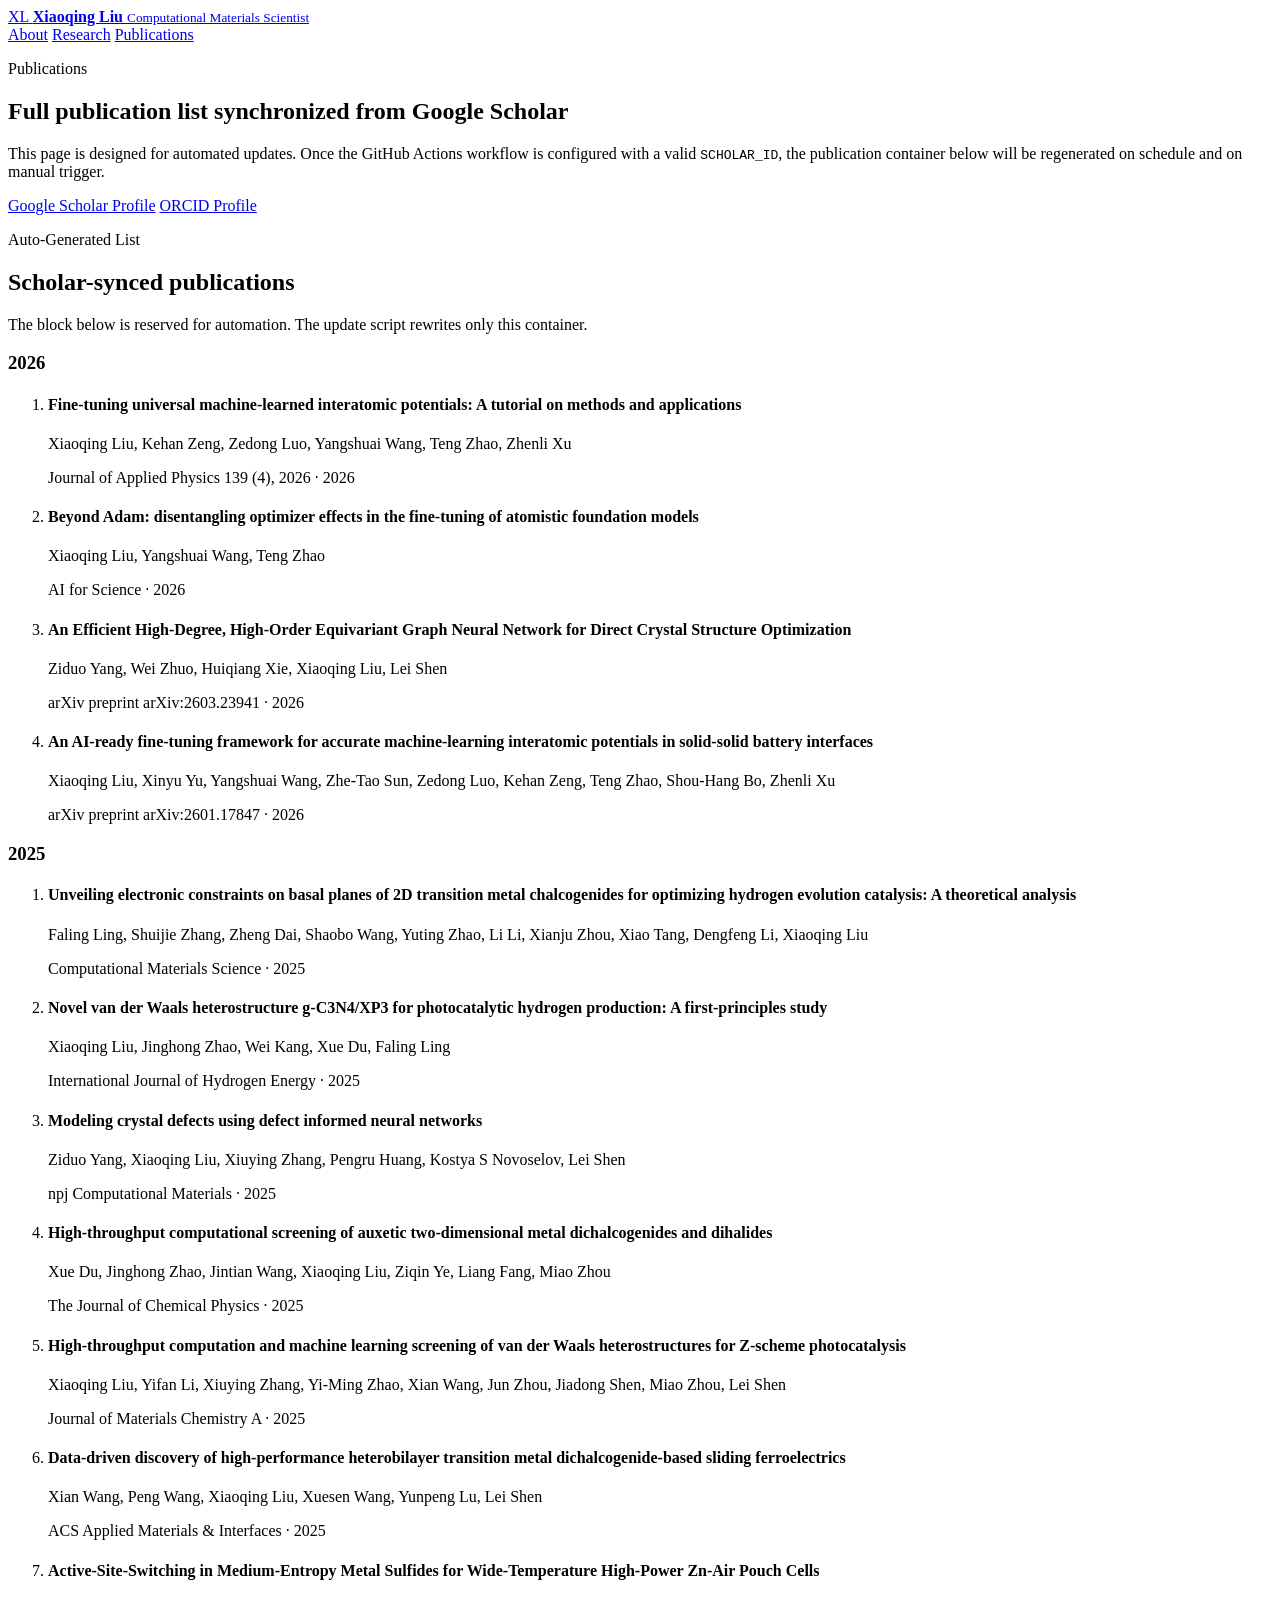
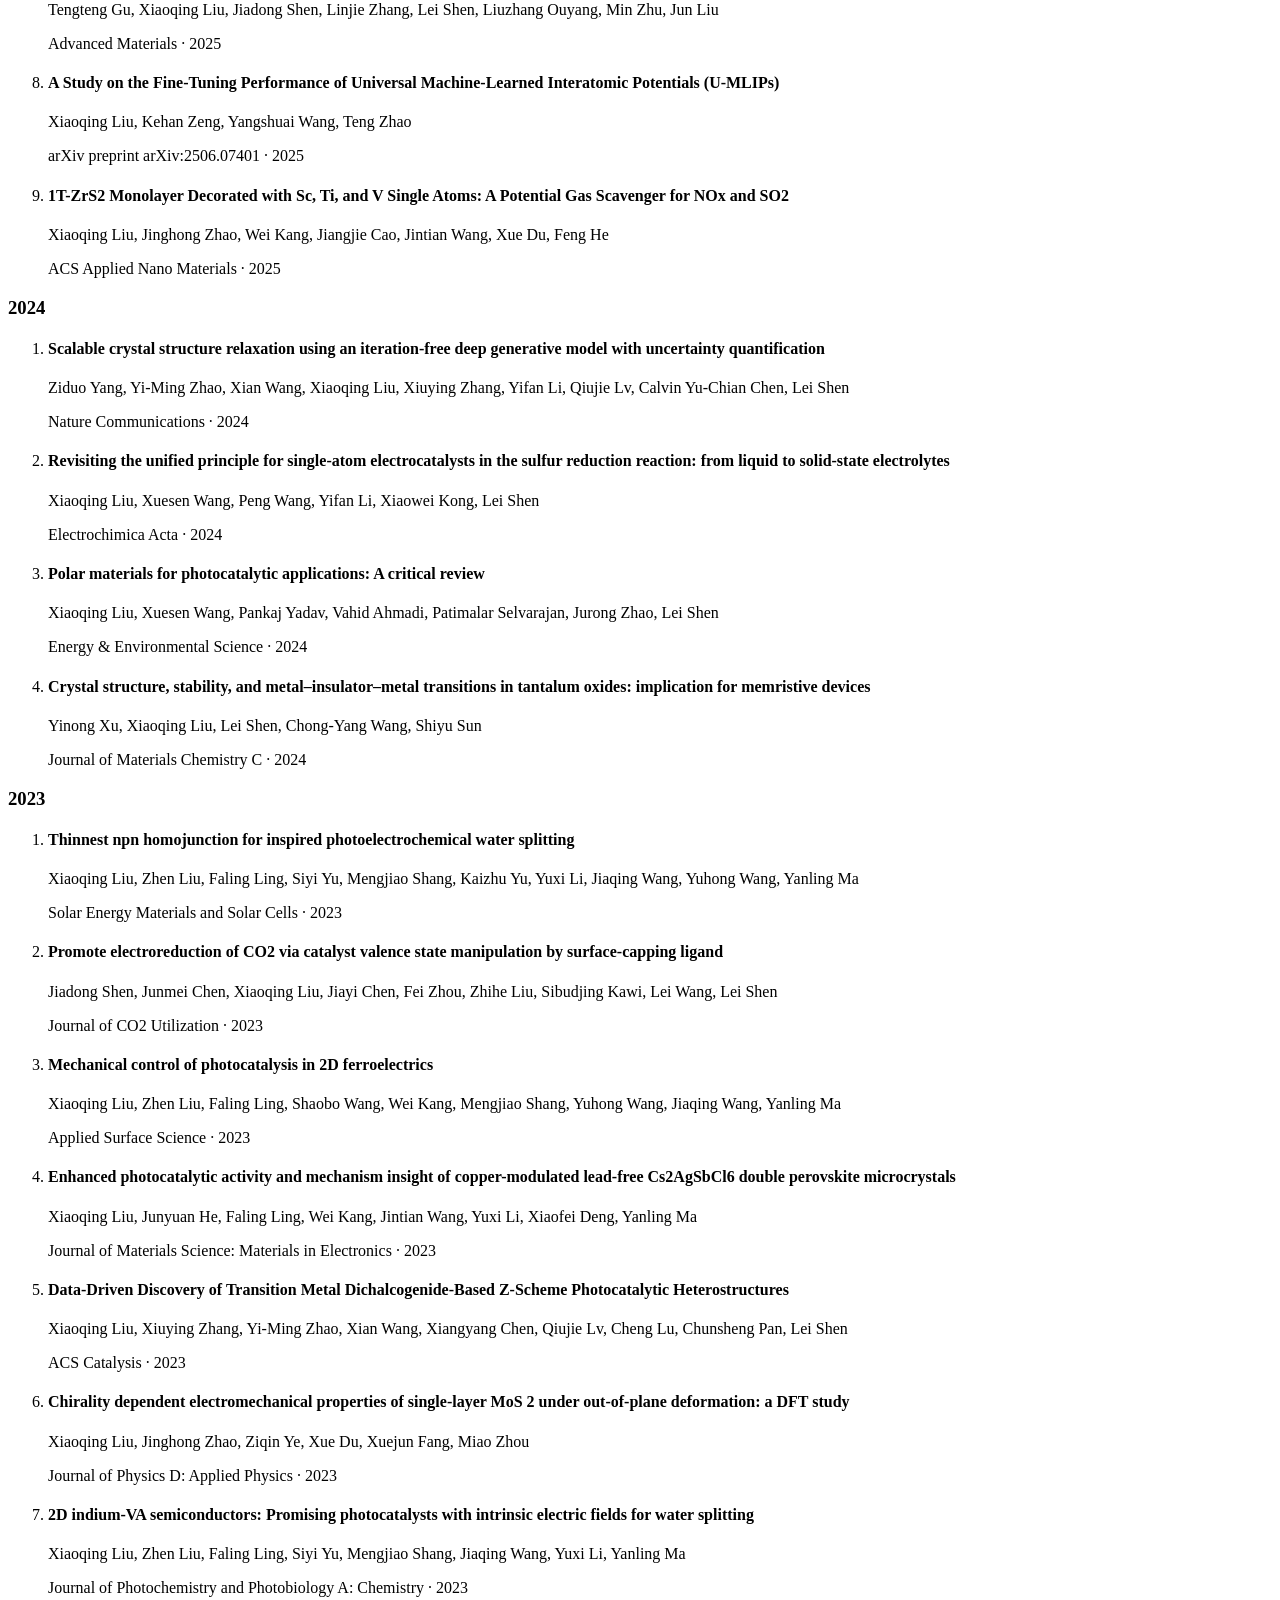
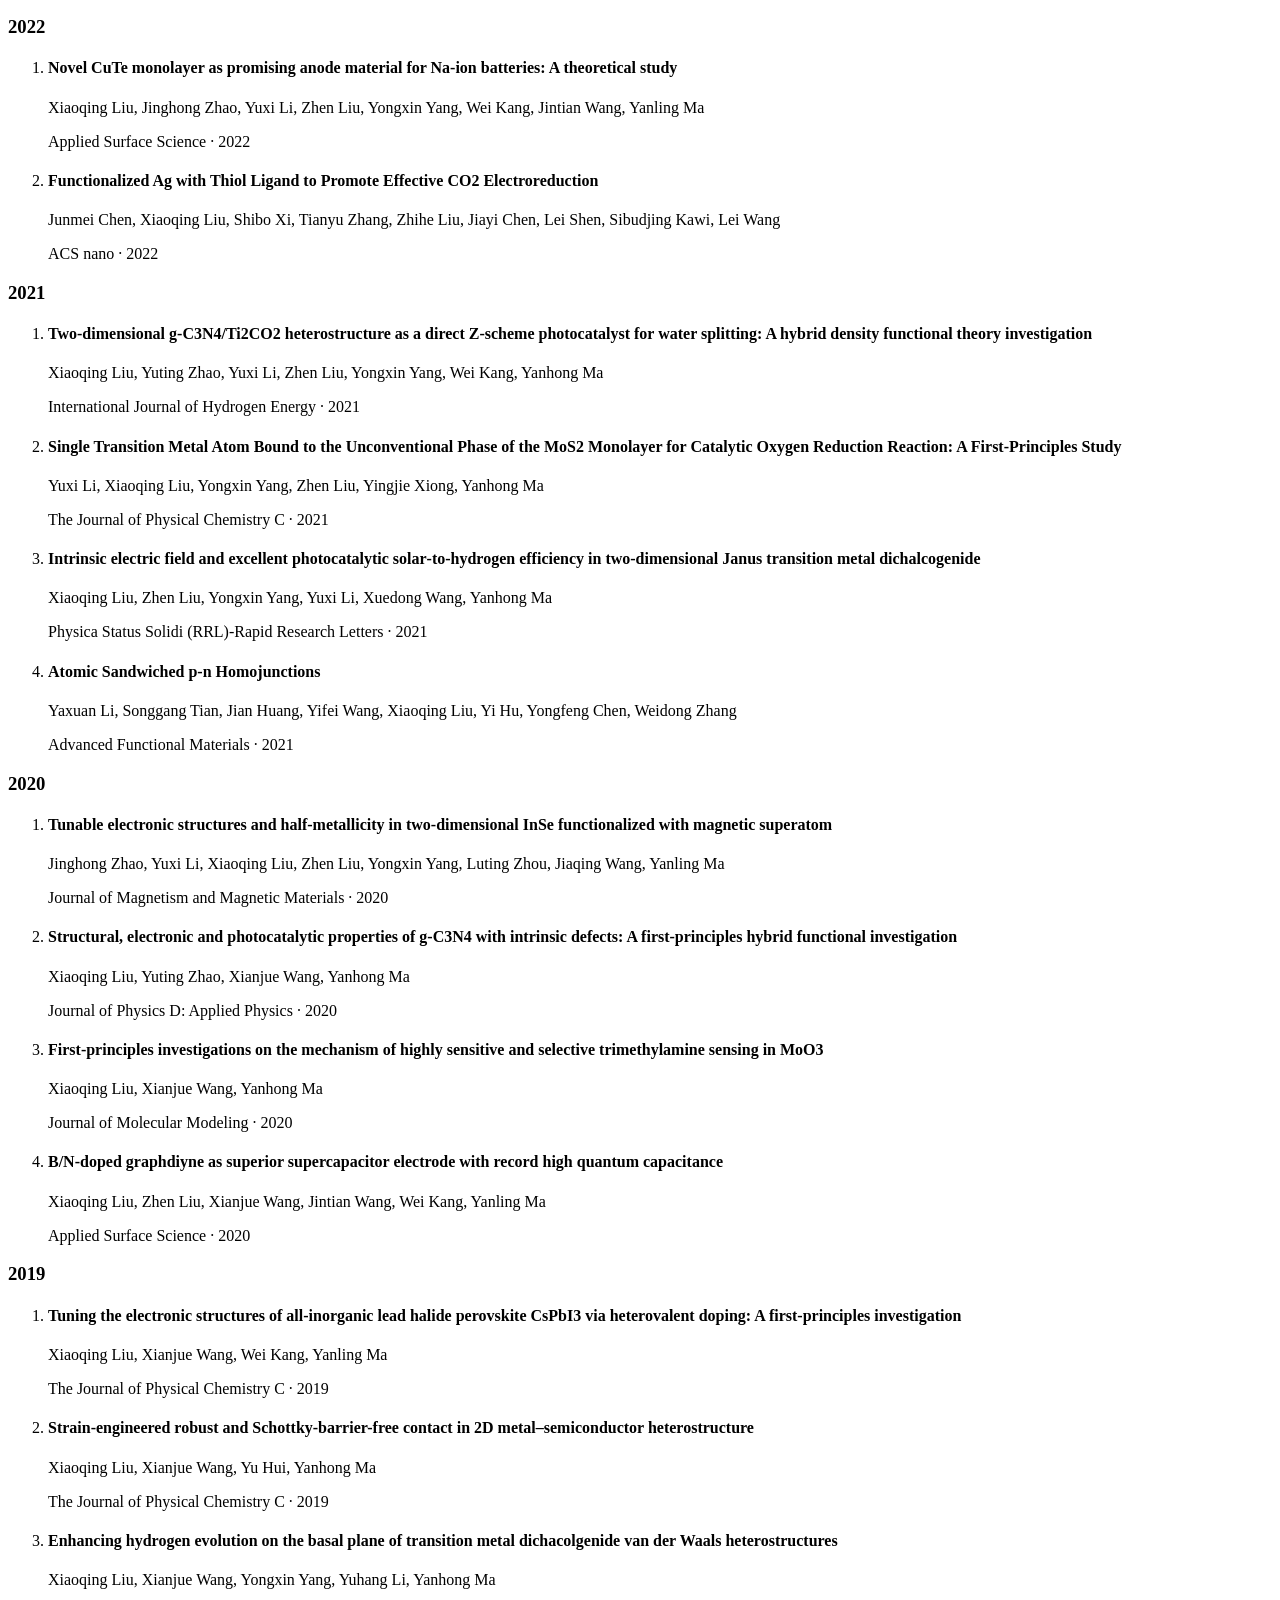
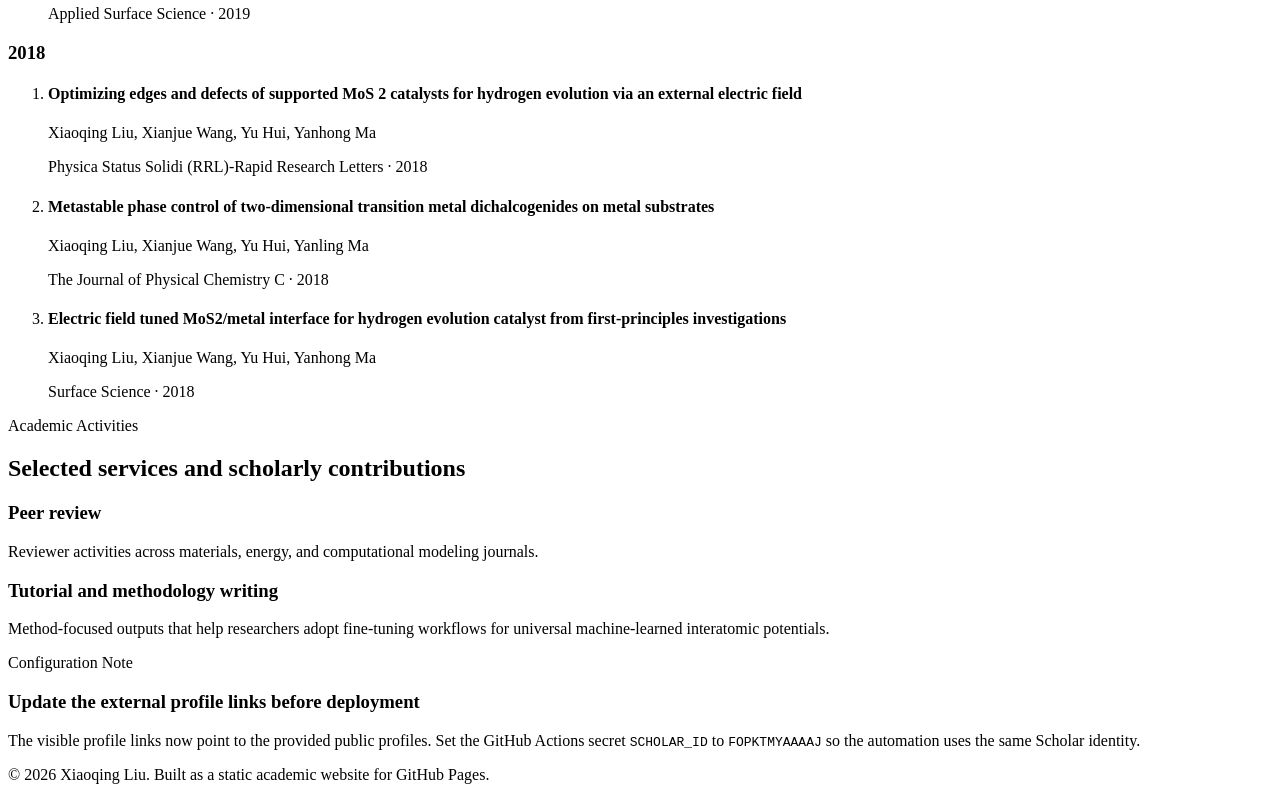
==== publications.html @ 7ea547cd "Add scholar-synced publications page" ====
<!DOCTYPE html>
<html lang="en">
<head>
    <meta charset="UTF-8">
    <meta name="viewport" content="width=device-width, initial-scale=1.0">
    <meta name="description" content="Publications and academic activities of Xiaoqing Liu, synchronized from Google Scholar through GitHub Actions.">
    <title>Publications | Xiaoqing Liu</title>
    <link rel="preconnect" href="https://fonts.googleapis.com">
    <link rel="preconnect" href="https://fonts.gstatic.com" crossorigin>
    <link href="https://fonts.googleapis.com/css2?family=Manrope:wght@400;500;600;700;800&family=Newsreader:opsz,wght@6..72,500;6..72,700&display=swap" rel="stylesheet">
    <link rel="stylesheet" href="style.css">
</head>
<body>
    <div class="site-shell">
        <header class="page-header">
            <a class="brand" href="index.html">
                <span class="brand-mark">XL</span>
                <span class="brand-copy">
                    <strong>Xiaoqing Liu</strong>
                    <small>Computational Materials Scientist</small>
                </span>
            </a>
            <nav class="site-nav" aria-label="Primary">
                <a href="index.html">About</a>
                <a href="research.html">Research</a>
                <a aria-current="page" href="publications.html">Publications</a>
            </nav>
        </header>

        <main>
            <section class="page-intro">
                <p class="eyebrow">Publications</p>
                <h1>Full publication list synchronized from Google Scholar</h1>
                <p>This page is designed for automated updates. Once the GitHub Actions workflow is configured with a valid <code>SCHOLAR_ID</code>, the publication container below will be regenerated on schedule and on manual trigger.</p>
            </section>

            <section class="link-panel">
                <a class="button button-secondary" href="https://scholar.google.com/citations?user=FOPKTMYAAAAJ&hl=zh-CN&inst=3212728378801010220" target="_blank" rel="noopener noreferrer">Google Scholar Profile</a>
                <a class="button button-secondary" href="https://orcid.org/0009-0009-7844-7869" target="_blank" rel="noopener noreferrer">ORCID Profile</a>
            </section>

            <section class="section-block">
                <div class="section-heading">
                    <p class="eyebrow">Auto-Generated List</p>
                    <h2>Scholar-synced publications</h2>
                    <p class="inline-note">The block below is reserved for automation. The update script rewrites only this container.</p>
                </div>

                <div id="latest-pubs" class="publication-groups">
                    <!-- AUTO-GENERATED:START -->
                    <section class="publication-year-group">
                        <h3 class="publication-year">2026</h3>
                        <ol class="publication-list">
                            <li class="publication-item">
                                <h4 class="publication-title">Fine-tuning universal machine-learned interatomic potentials: A tutorial on methods and applications</h4>
                                <p class="publication-authors">Xiaoqing Liu, Kehan Zeng, Zedong Luo, Yangshuai Wang, Teng Zhao, Zhenli Xu</p>
                                <p class="publication-meta">Journal of Applied Physics 139 (4), 2026 · 2026</p>
                            </li>
                            <li class="publication-item">
                                <h4 class="publication-title">Beyond Adam: disentangling optimizer effects in the fine-tuning of atomistic foundation models</h4>
                                <p class="publication-authors">Xiaoqing Liu, Yangshuai Wang, Teng Zhao</p>
                                <p class="publication-meta">AI for Science · 2026</p>
                            </li>
                            <li class="publication-item">
                                <h4 class="publication-title">An Efficient High-Degree, High-Order Equivariant Graph Neural Network for Direct Crystal Structure Optimization</h4>
                                <p class="publication-authors">Ziduo Yang, Wei Zhuo, Huiqiang Xie, Xiaoqing Liu, Lei Shen</p>
                                <p class="publication-meta">arXiv preprint arXiv:2603.23941 · 2026</p>
                            </li>
                            <li class="publication-item">
                                <h4 class="publication-title">An AI-ready fine-tuning framework for accurate machine-learning interatomic potentials in solid-solid battery interfaces</h4>
                                <p class="publication-authors">Xiaoqing Liu, Xinyu Yu, Yangshuai Wang, Zhe-Tao Sun, Zedong Luo, Kehan Zeng, Teng Zhao, Shou-Hang Bo, Zhenli Xu</p>
                                <p class="publication-meta">arXiv preprint arXiv:2601.17847 · 2026</p>
                            </li>
                        </ol>
                    </section>
                    <section class="publication-year-group">
                        <h3 class="publication-year">2025</h3>
                        <ol class="publication-list">
                            <li class="publication-item">
                                <h4 class="publication-title">Unveiling electronic constraints on basal planes of 2D transition metal chalcogenides for optimizing hydrogen evolution catalysis: A theoretical analysis</h4>
                                <p class="publication-authors">Faling Ling, Shuijie Zhang, Zheng Dai, Shaobo Wang, Yuting Zhao, Li Li, Xianju Zhou, Xiao Tang, Dengfeng Li, Xiaoqing Liu</p>
                                <p class="publication-meta">Computational Materials Science · 2025</p>
                            </li>
                            <li class="publication-item">
                                <h4 class="publication-title">Novel van der Waals heterostructure g-C3N4/XP3 for photocatalytic hydrogen production: A first-principles study</h4>
                                <p class="publication-authors">Xiaoqing Liu, Jinghong Zhao, Wei Kang, Xue Du, Faling Ling</p>
                                <p class="publication-meta">International Journal of Hydrogen Energy · 2025</p>
                            </li>
                            <li class="publication-item">
                                <h4 class="publication-title">Modeling crystal defects using defect informed neural networks</h4>
                                <p class="publication-authors">Ziduo Yang, Xiaoqing Liu, Xiuying Zhang, Pengru Huang, Kostya S Novoselov, Lei Shen</p>
                                <p class="publication-meta">npj Computational Materials · 2025</p>
                            </li>
                            <li class="publication-item">
                                <h4 class="publication-title">High-throughput computational screening of auxetic two-dimensional metal dichalcogenides and dihalides</h4>
                                <p class="publication-authors">Xue Du, Jinghong Zhao, Jintian Wang, Xiaoqing Liu, Ziqin Ye, Liang Fang, Miao Zhou</p>
                                <p class="publication-meta">The Journal of Chemical Physics · 2025</p>
                            </li>
                            <li class="publication-item">
                                <h4 class="publication-title">High-throughput computation and machine learning screening of van der Waals heterostructures for Z-scheme photocatalysis</h4>
                                <p class="publication-authors">Xiaoqing Liu, Yifan Li, Xiuying Zhang, Yi-Ming Zhao, Xian Wang, Jun Zhou, Jiadong Shen, Miao Zhou, Lei Shen</p>
                                <p class="publication-meta">Journal of Materials Chemistry A · 2025</p>
                            </li>
                            <li class="publication-item">
                                <h4 class="publication-title">Data-driven discovery of high-performance heterobilayer transition metal dichalcogenide-based sliding ferroelectrics</h4>
                                <p class="publication-authors">Xian Wang, Peng Wang, Xiaoqing Liu, Xuesen Wang, Yunpeng Lu, Lei Shen</p>
                                <p class="publication-meta">ACS Applied Materials &amp; Interfaces · 2025</p>
                            </li>
                            <li class="publication-item">
                                <h4 class="publication-title">Active‐Site‐Switching in Medium‐Entropy Metal Sulfides for Wide‐Temperature High‐Power Zn‐Air Pouch Cells</h4>
                                <p class="publication-authors">Tengteng Gu, Xiaoqing Liu, Jiadong Shen, Linjie Zhang, Lei Shen, Liuzhang Ouyang, Min Zhu, Jun Liu</p>
                                <p class="publication-meta">Advanced Materials · 2025</p>
                            </li>
                            <li class="publication-item">
                                <h4 class="publication-title">A Study on the Fine-Tuning Performance of Universal Machine-Learned Interatomic Potentials (U-MLIPs)</h4>
                                <p class="publication-authors">Xiaoqing Liu, Kehan Zeng, Yangshuai Wang, Teng Zhao</p>
                                <p class="publication-meta">arXiv preprint arXiv:2506.07401 · 2025</p>
                            </li>
                            <li class="publication-item">
                                <h4 class="publication-title">1T-ZrS2 Monolayer Decorated with Sc, Ti, and V Single Atoms: A Potential Gas Scavenger for NOx and SO2</h4>
                                <p class="publication-authors">Xiaoqing Liu, Jinghong Zhao, Wei Kang, Jiangjie Cao, Jintian Wang, Xue Du, Feng He</p>
                                <p class="publication-meta">ACS Applied Nano Materials · 2025</p>
                            </li>
                        </ol>
                    </section>
                    <section class="publication-year-group">
                        <h3 class="publication-year">2024</h3>
                        <ol class="publication-list">
                            <li class="publication-item">
                                <h4 class="publication-title">Scalable crystal structure relaxation using an iteration-free deep generative model with uncertainty quantification</h4>
                                <p class="publication-authors">Ziduo Yang, Yi-Ming Zhao, Xian Wang, Xiaoqing Liu, Xiuying Zhang, Yifan Li, Qiujie Lv, Calvin Yu-Chian Chen, Lei Shen</p>
                                <p class="publication-meta">Nature Communications · 2024</p>
                            </li>
                            <li class="publication-item">
                                <h4 class="publication-title">Revisiting the unified principle for single-atom electrocatalysts in the sulfur reduction reaction: from liquid to solid-state electrolytes</h4>
                                <p class="publication-authors">Xiaoqing Liu, Xuesen Wang, Peng Wang, Yifan Li, Xiaowei Kong, Lei Shen</p>
                                <p class="publication-meta">Electrochimica Acta · 2024</p>
                            </li>
                            <li class="publication-item">
                                <h4 class="publication-title">Polar materials for photocatalytic applications: A critical review</h4>
                                <p class="publication-authors">Xiaoqing Liu, Xuesen Wang, Pankaj Yadav, Vahid Ahmadi, Patimalar Selvarajan, Jurong Zhao, Lei Shen</p>
                                <p class="publication-meta">Energy &amp; Environmental Science · 2024</p>
                            </li>
                            <li class="publication-item">
                                <h4 class="publication-title">Crystal structure, stability, and metal–insulator–metal transitions in tantalum oxides: implication for memristive devices</h4>
                                <p class="publication-authors">Yinong Xu, Xiaoqing Liu, Lei Shen, Chong-Yang Wang, Shiyu Sun</p>
                                <p class="publication-meta">Journal of Materials Chemistry C · 2024</p>
                            </li>
                        </ol>
                    </section>
                    <section class="publication-year-group">
                        <h3 class="publication-year">2023</h3>
                        <ol class="publication-list">
                            <li class="publication-item">
                                <h4 class="publication-title">Thinnest npn homojunction for inspired photoelectrochemical water splitting</h4>
                                <p class="publication-authors">Xiaoqing Liu, Zhen Liu, Faling Ling, Siyi Yu, Mengjiao Shang, Kaizhu Yu, Yuxi Li, Jiaqing Wang, Yuhong Wang, Yanling Ma</p>
                                <p class="publication-meta">Solar Energy Materials and Solar Cells · 2023</p>
                            </li>
                            <li class="publication-item">
                                <h4 class="publication-title">Promote electroreduction of CO2 via catalyst valence state manipulation by surface-capping ligand</h4>
                                <p class="publication-authors">Jiadong Shen, Junmei Chen, Xiaoqing Liu, Jiayi Chen, Fei Zhou, Zhihe Liu, Sibudjing Kawi, Lei Wang, Lei Shen</p>
                                <p class="publication-meta">Journal of CO2 Utilization · 2023</p>
                            </li>
                            <li class="publication-item">
                                <h4 class="publication-title">Mechanical control of photocatalysis in 2D ferroelectrics</h4>
                                <p class="publication-authors">Xiaoqing Liu, Zhen Liu, Faling Ling, Shaobo Wang, Wei Kang, Mengjiao Shang, Yuhong Wang, Jiaqing Wang, Yanling Ma</p>
                                <p class="publication-meta">Applied Surface Science · 2023</p>
                            </li>
                            <li class="publication-item">
                                <h4 class="publication-title">Enhanced photocatalytic activity and mechanism insight of copper-modulated lead-free Cs2AgSbCl6 double perovskite microcrystals</h4>
                                <p class="publication-authors">Xiaoqing Liu, Junyuan He, Faling Ling, Wei Kang, Jintian Wang, Yuxi Li, Xiaofei Deng, Yanling Ma</p>
                                <p class="publication-meta">Journal of Materials Science: Materials in Electronics · 2023</p>
                            </li>
                            <li class="publication-item">
                                <h4 class="publication-title">Data-Driven Discovery of Transition Metal Dichalcogenide-Based Z-Scheme Photocatalytic Heterostructures</h4>
                                <p class="publication-authors">Xiaoqing Liu, Xiuying Zhang, Yi-Ming Zhao, Xian Wang, Xiangyang Chen, Qiujie Lv, Cheng Lu, Chunsheng Pan, Lei Shen</p>
                                <p class="publication-meta">ACS Catalysis · 2023</p>
                            </li>
                            <li class="publication-item">
                                <h4 class="publication-title">Chirality dependent electromechanical properties of single-layer MoS 2 under out-of-plane deformation: a DFT study</h4>
                                <p class="publication-authors">Xiaoqing Liu, Jinghong Zhao, Ziqin Ye, Xue Du, Xuejun Fang, Miao Zhou</p>
                                <p class="publication-meta">Journal of Physics D: Applied Physics · 2023</p>
                            </li>
                            <li class="publication-item">
                                <h4 class="publication-title">2D indium-VA semiconductors: Promising photocatalysts with intrinsic electric fields for water splitting</h4>
                                <p class="publication-authors">Xiaoqing Liu, Zhen Liu, Faling Ling, Siyi Yu, Mengjiao Shang, Jiaqing Wang, Yuxi Li, Yanling Ma</p>
                                <p class="publication-meta">Journal of Photochemistry and Photobiology A: Chemistry · 2023</p>
                            </li>
                        </ol>
                    </section>
                    <section class="publication-year-group">
                        <h3 class="publication-year">2022</h3>
                        <ol class="publication-list">
                            <li class="publication-item">
                                <h4 class="publication-title">Novel CuTe monolayer as promising anode material for Na-ion batteries: A theoretical study</h4>
                                <p class="publication-authors">Xiaoqing Liu, Jinghong Zhao, Yuxi Li, Zhen Liu, Yongxin Yang, Wei Kang, Jintian Wang, Yanling Ma</p>
                                <p class="publication-meta">Applied Surface Science · 2022</p>
                            </li>
                            <li class="publication-item">
                                <h4 class="publication-title">Functionalized Ag with Thiol Ligand to Promote Effective CO2 Electroreduction</h4>
                                <p class="publication-authors">Junmei Chen, Xiaoqing Liu, Shibo Xi, Tianyu Zhang, Zhihe Liu, Jiayi Chen, Lei Shen, Sibudjing Kawi, Lei Wang</p>
                                <p class="publication-meta">ACS nano · 2022</p>
                            </li>
                        </ol>
                    </section>
                    <section class="publication-year-group">
                        <h3 class="publication-year">2021</h3>
                        <ol class="publication-list">
                            <li class="publication-item">
                                <h4 class="publication-title">Two-dimensional g-C3N4/Ti2CO2 heterostructure as a direct Z-scheme photocatalyst for water splitting: A hybrid density functional theory investigation</h4>
                                <p class="publication-authors">Xiaoqing Liu, Yuting Zhao, Yuxi Li, Zhen Liu, Yongxin Yang, Wei Kang, Yanhong Ma</p>
                                <p class="publication-meta">International Journal of Hydrogen Energy · 2021</p>
                            </li>
                            <li class="publication-item">
                                <h4 class="publication-title">Single Transition Metal Atom Bound to the Unconventional Phase of the MoS2 Monolayer for Catalytic Oxygen Reduction Reaction: A First-Principles Study</h4>
                                <p class="publication-authors">Yuxi Li, Xiaoqing Liu, Yongxin Yang, Zhen Liu, Yingjie Xiong, Yanhong Ma</p>
                                <p class="publication-meta">The Journal of Physical Chemistry C · 2021</p>
                            </li>
                            <li class="publication-item">
                                <h4 class="publication-title">Intrinsic electric field and excellent photocatalytic solar‐to‐hydrogen efficiency in two‐dimensional Janus transition metal dichalcogenide</h4>
                                <p class="publication-authors">Xiaoqing Liu, Zhen Liu, Yongxin Yang, Yuxi Li, Xuedong Wang, Yanhong Ma</p>
                                <p class="publication-meta">Physica Status Solidi (RRL)-Rapid Research Letters · 2021</p>
                            </li>
                            <li class="publication-item">
                                <h4 class="publication-title">Atomic Sandwiched p‐n Homojunctions</h4>
                                <p class="publication-authors">Yaxuan Li, Songgang Tian, Jian Huang, Yifei Wang, Xiaoqing Liu, Yi Hu, Yongfeng Chen, Weidong Zhang</p>
                                <p class="publication-meta">Advanced Functional Materials · 2021</p>
                            </li>
                        </ol>
                    </section>
                    <section class="publication-year-group">
                        <h3 class="publication-year">2020</h3>
                        <ol class="publication-list">
                            <li class="publication-item">
                                <h4 class="publication-title">Tunable electronic structures and half-metallicity in two-dimensional InSe functionalized with magnetic superatom</h4>
                                <p class="publication-authors">Jinghong Zhao, Yuxi Li, Xiaoqing Liu, Zhen Liu, Yongxin Yang, Luting Zhou, Jiaqing Wang, Yanling Ma</p>
                                <p class="publication-meta">Journal of Magnetism and Magnetic Materials · 2020</p>
                            </li>
                            <li class="publication-item">
                                <h4 class="publication-title">Structural, electronic and photocatalytic properties of g-C3N4 with intrinsic defects: A first-principles hybrid functional investigation</h4>
                                <p class="publication-authors">Xiaoqing Liu, Yuting Zhao, Xianjue Wang, Yanhong Ma</p>
                                <p class="publication-meta">Journal of Physics D: Applied Physics · 2020</p>
                            </li>
                            <li class="publication-item">
                                <h4 class="publication-title">First-principles investigations on the mechanism of highly sensitive and selective trimethylamine sensing in MoO3</h4>
                                <p class="publication-authors">Xiaoqing Liu, Xianjue Wang, Yanhong Ma</p>
                                <p class="publication-meta">Journal of Molecular Modeling · 2020</p>
                            </li>
                            <li class="publication-item">
                                <h4 class="publication-title">B/N-doped graphdiyne as superior supercapacitor electrode with record high quantum capacitance</h4>
                                <p class="publication-authors">Xiaoqing Liu, Zhen Liu, Xianjue Wang, Jintian Wang, Wei Kang, Yanling Ma</p>
                                <p class="publication-meta">Applied Surface Science · 2020</p>
                            </li>
                        </ol>
                    </section>
                    <section class="publication-year-group">
                        <h3 class="publication-year">2019</h3>
                        <ol class="publication-list">
                            <li class="publication-item">
                                <h4 class="publication-title">Tuning the electronic structures of all-inorganic lead halide perovskite CsPbI3 via heterovalent doping: A first-principles investigation</h4>
                                <p class="publication-authors">Xiaoqing Liu, Xianjue Wang, Wei Kang, Yanling Ma</p>
                                <p class="publication-meta">The Journal of Physical Chemistry C · 2019</p>
                            </li>
                            <li class="publication-item">
                                <h4 class="publication-title">Strain-engineered robust and Schottky-barrier-free contact in 2D metal–semiconductor heterostructure</h4>
                                <p class="publication-authors">Xiaoqing Liu, Xianjue Wang, Yu Hui, Yanhong Ma</p>
                                <p class="publication-meta">The Journal of Physical Chemistry C · 2019</p>
                            </li>
                            <li class="publication-item">
                                <h4 class="publication-title">Enhancing hydrogen evolution on the basal plane of transition metal dichacolgenide van der Waals heterostructures</h4>
                                <p class="publication-authors">Xiaoqing Liu, Xianjue Wang, Yongxin Yang, Yuhang Li, Yanhong Ma</p>
                                <p class="publication-meta">Applied Surface Science · 2019</p>
                            </li>
                        </ol>
                    </section>
                    <section class="publication-year-group">
                        <h3 class="publication-year">2018</h3>
                        <ol class="publication-list">
                            <li class="publication-item">
                                <h4 class="publication-title">Optimizing edges and defects of supported MoS 2 catalysts for hydrogen evolution via an external electric field</h4>
                                <p class="publication-authors">Xiaoqing Liu, Xianjue Wang, Yu Hui, Yanhong Ma</p>
                                <p class="publication-meta">Physica Status Solidi (RRL)-Rapid Research Letters · 2018</p>
                            </li>
                            <li class="publication-item">
                                <h4 class="publication-title">Metastable phase control of two-dimensional transition metal dichalcogenides on metal substrates</h4>
                                <p class="publication-authors">Xiaoqing Liu, Xianjue Wang, Yu Hui, Yanling Ma</p>
                                <p class="publication-meta">The Journal of Physical Chemistry C · 2018</p>
                            </li>
                            <li class="publication-item">
                                <h4 class="publication-title">Electric field tuned MoS2/metal interface for hydrogen evolution catalyst from first-principles investigations</h4>
                                <p class="publication-authors">Xiaoqing Liu, Xianjue Wang, Yu Hui, Yanhong Ma</p>
                                <p class="publication-meta">Surface Science · 2018</p>
                            </li>
                        </ol>
                    </section>
                    <!-- AUTO-GENERATED:END -->
                </div>
            </section>

            <section class="section-block section-split">
                <div>
                    <p class="eyebrow">Academic Activities</p>
                    <h2>Selected services and scholarly contributions</h2>
                    <div class="service-list">
                        <article class="service-item">
                            <h3>Peer review</h3>
                            <p>Reviewer activities across materials, energy, and computational modeling journals.</p>
                        </article>
                        <article class="service-item">
                            <h3>Tutorial and methodology writing</h3>
                            <p>Method-focused outputs that help researchers adopt fine-tuning workflows for universal machine-learned interatomic potentials.</p>
                        </article>
                    </div>
                </div>
                <div class="spotlight-card">
                    <p class="eyebrow">Configuration Note</p>
                    <h3>Update the external profile links before deployment</h3>
                    <p>The visible profile links now point to the provided public profiles. Set the GitHub Actions secret <code>SCHOLAR_ID</code> to <code>FOPKTMYAAAAJ</code> so the automation uses the same Scholar identity.</p>
                </div>
            </section>
        </main>

        <footer class="page-footer">
            <p>&copy; 2026 Xiaoqing Liu. Built as a static academic website for GitHub Pages.</p>
        </footer>
    </div>
</body>
</html>
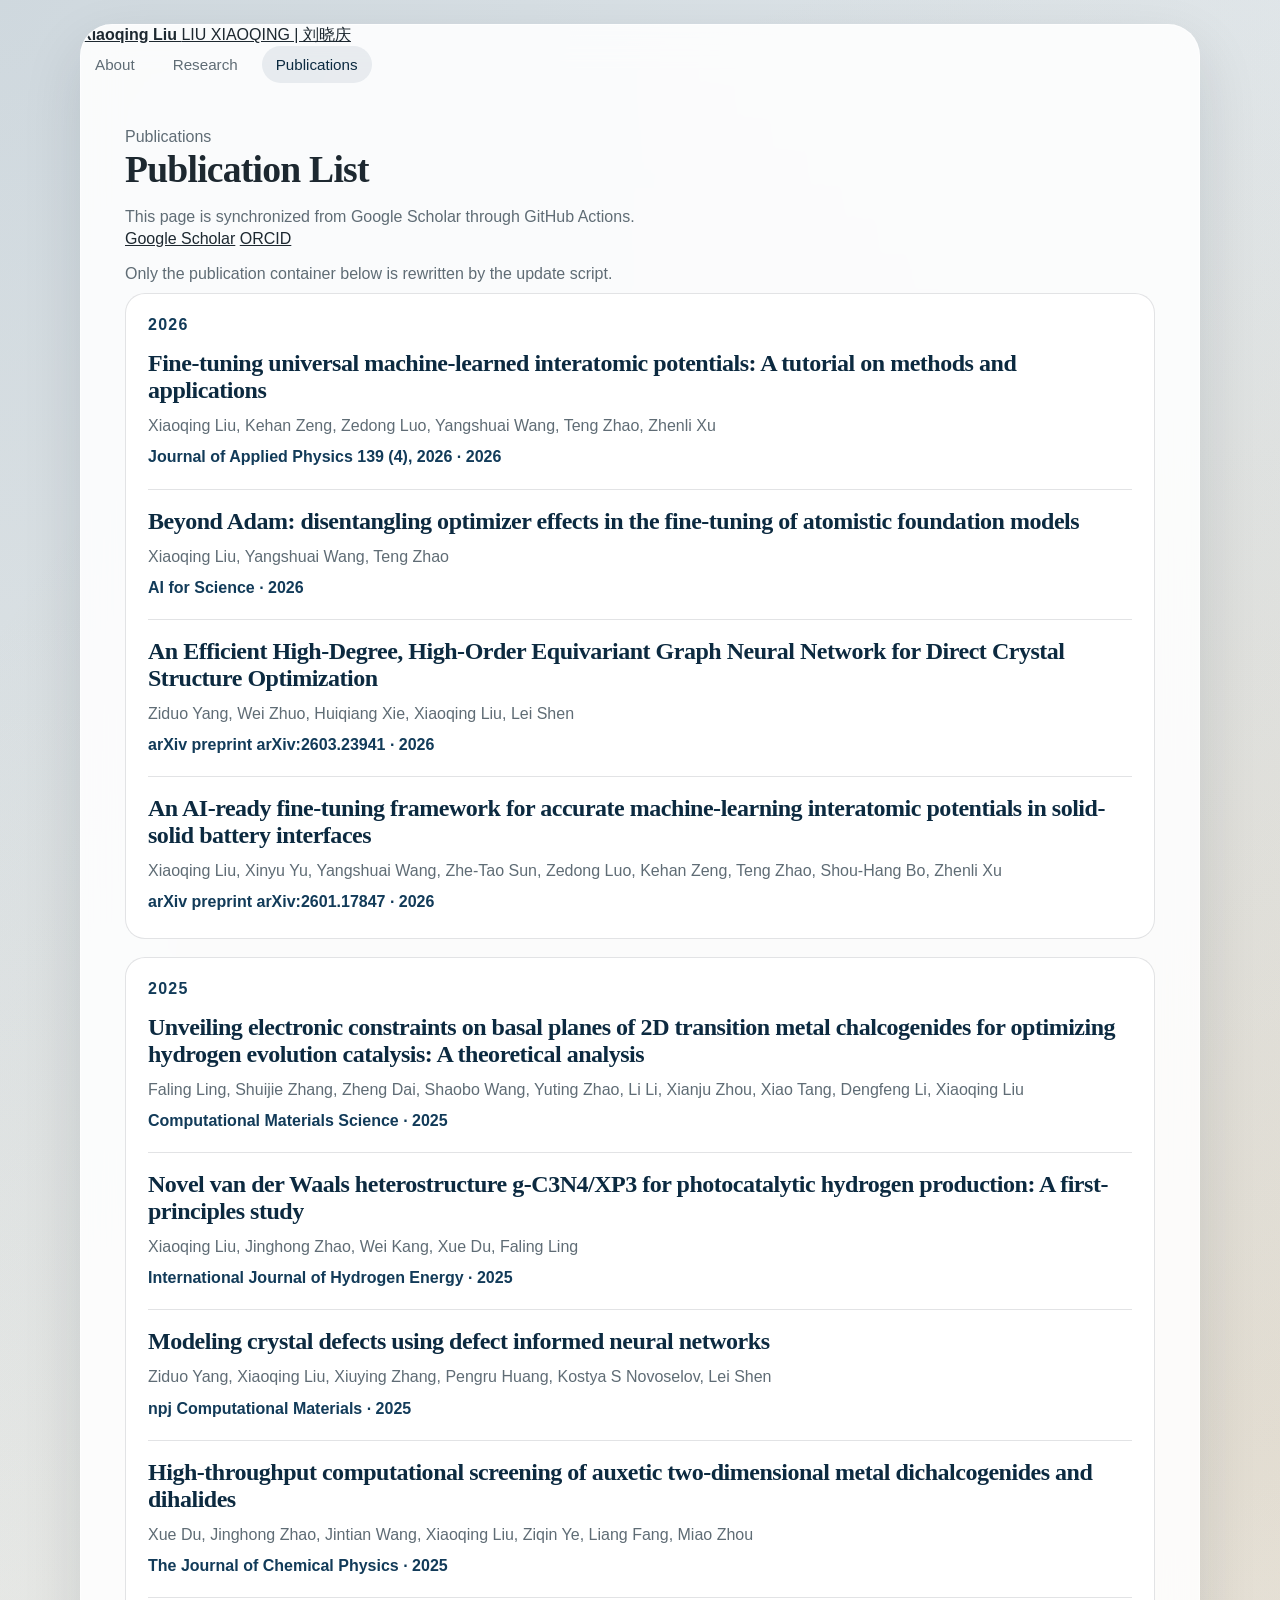
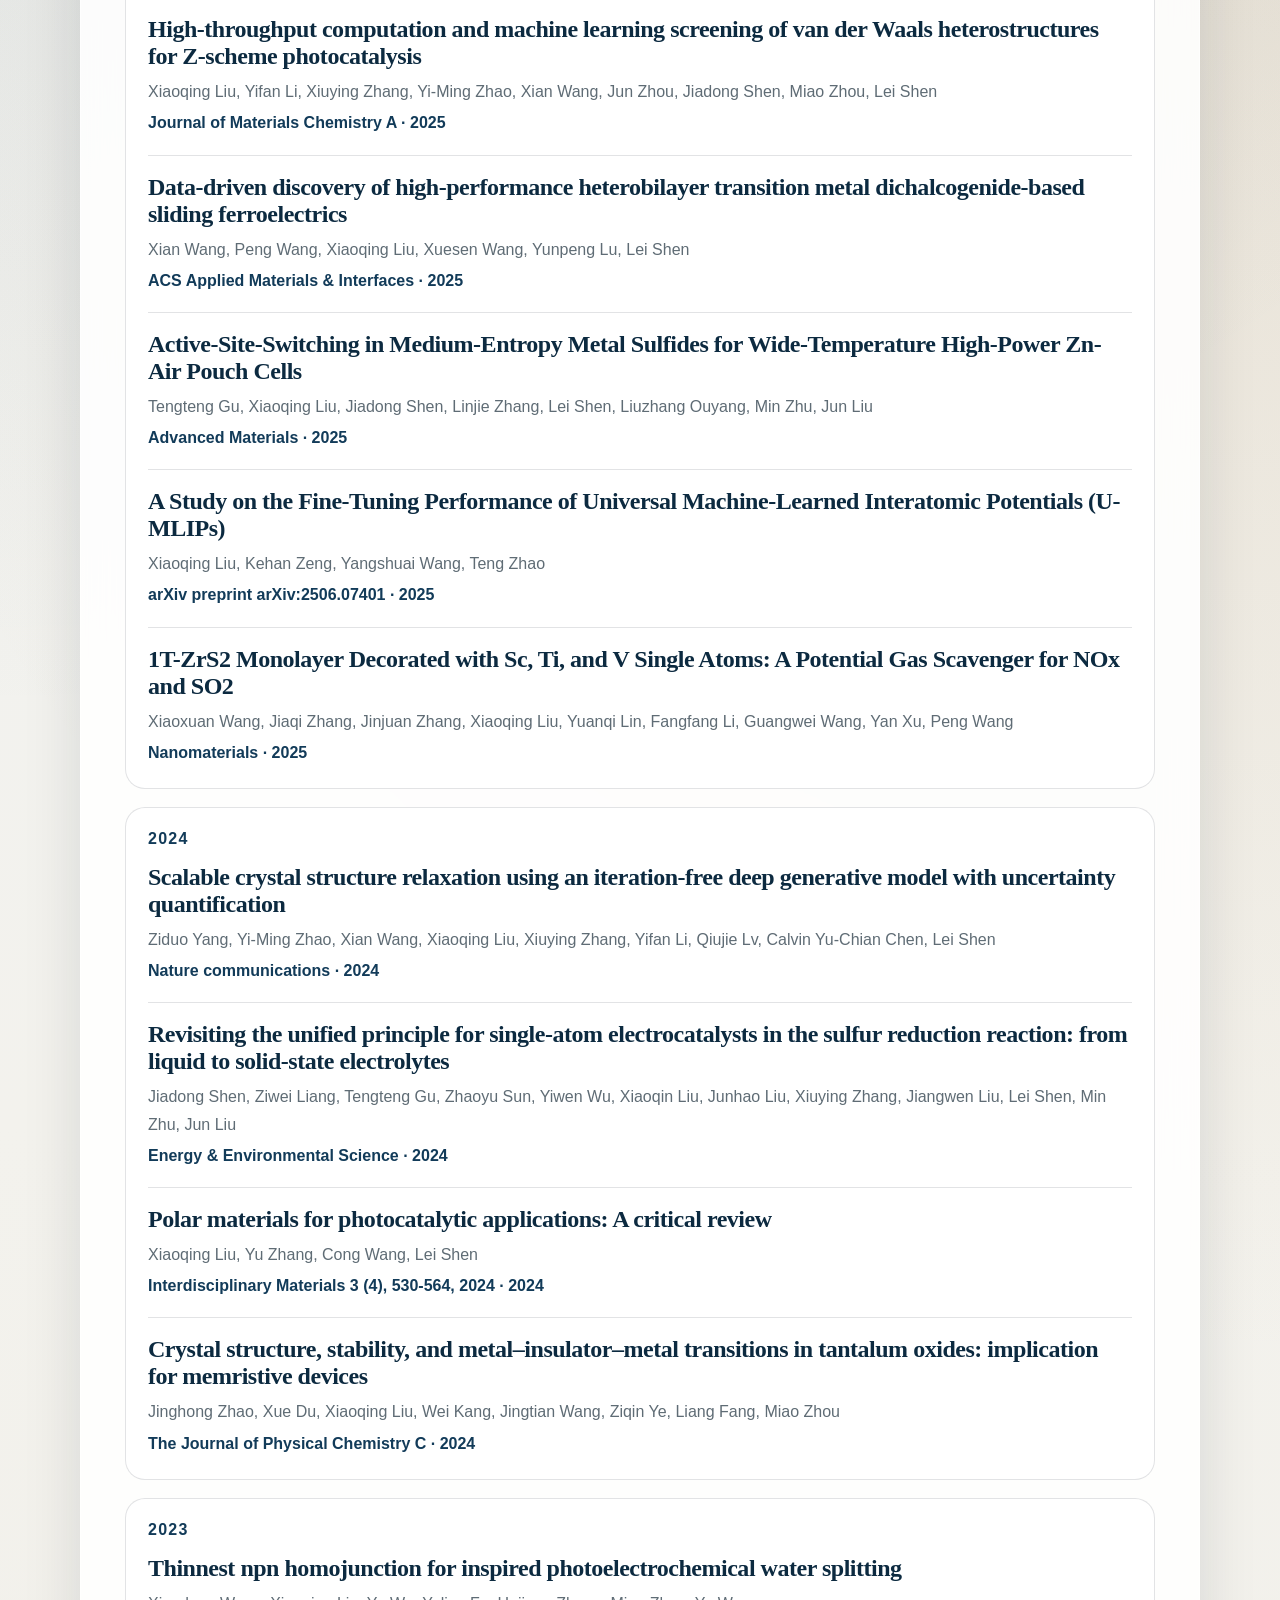
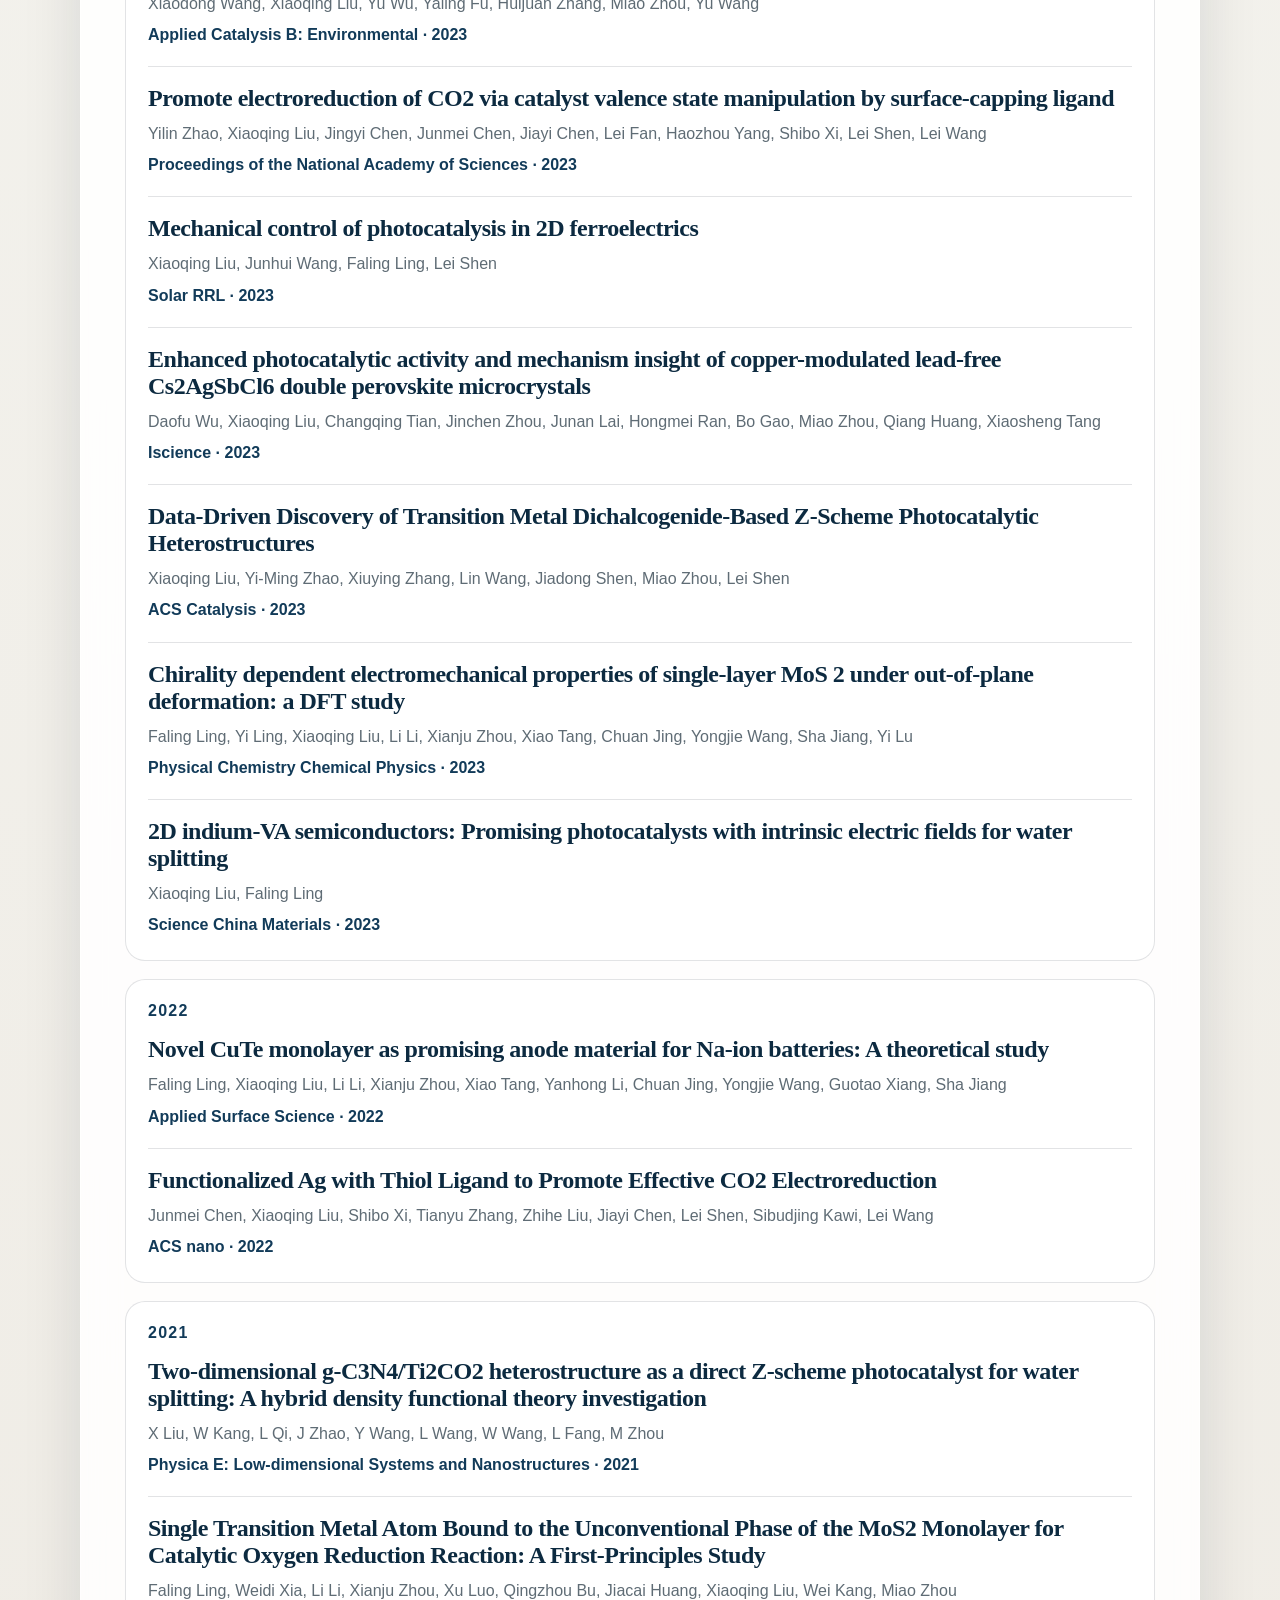
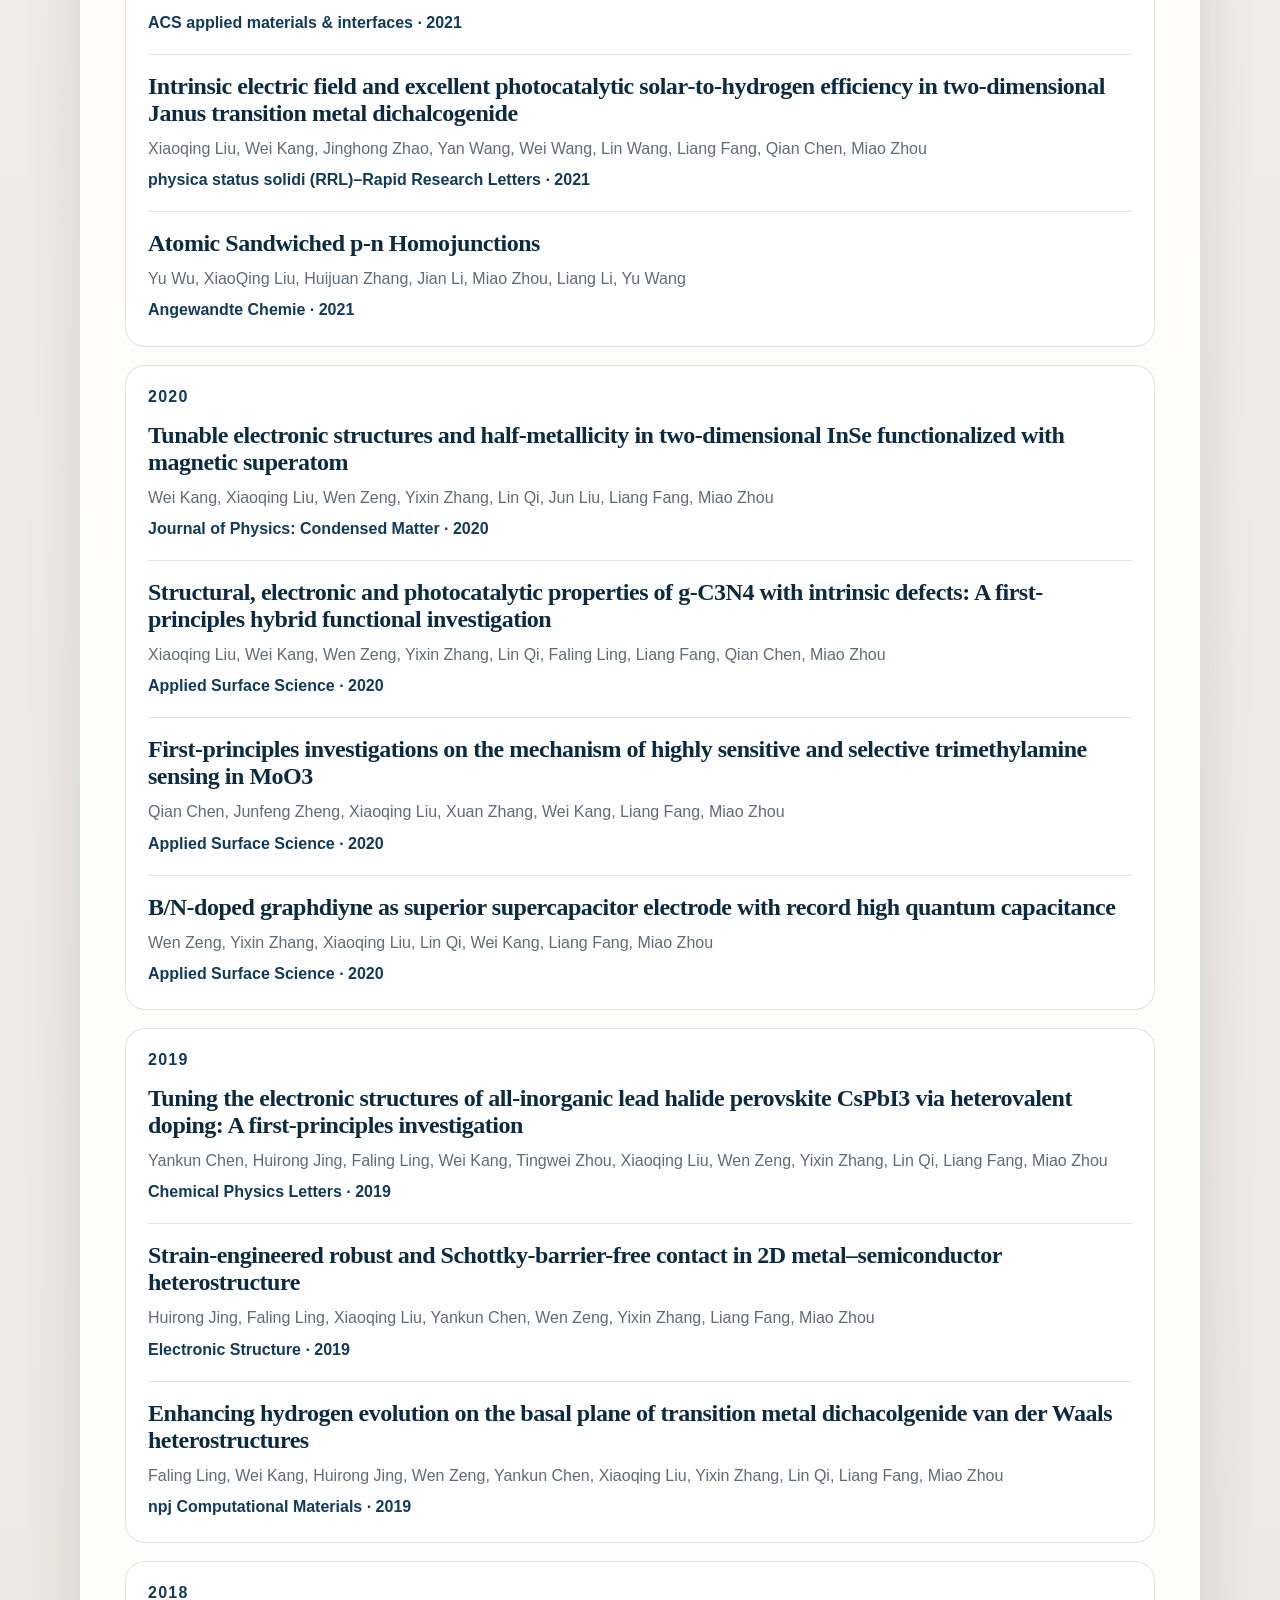
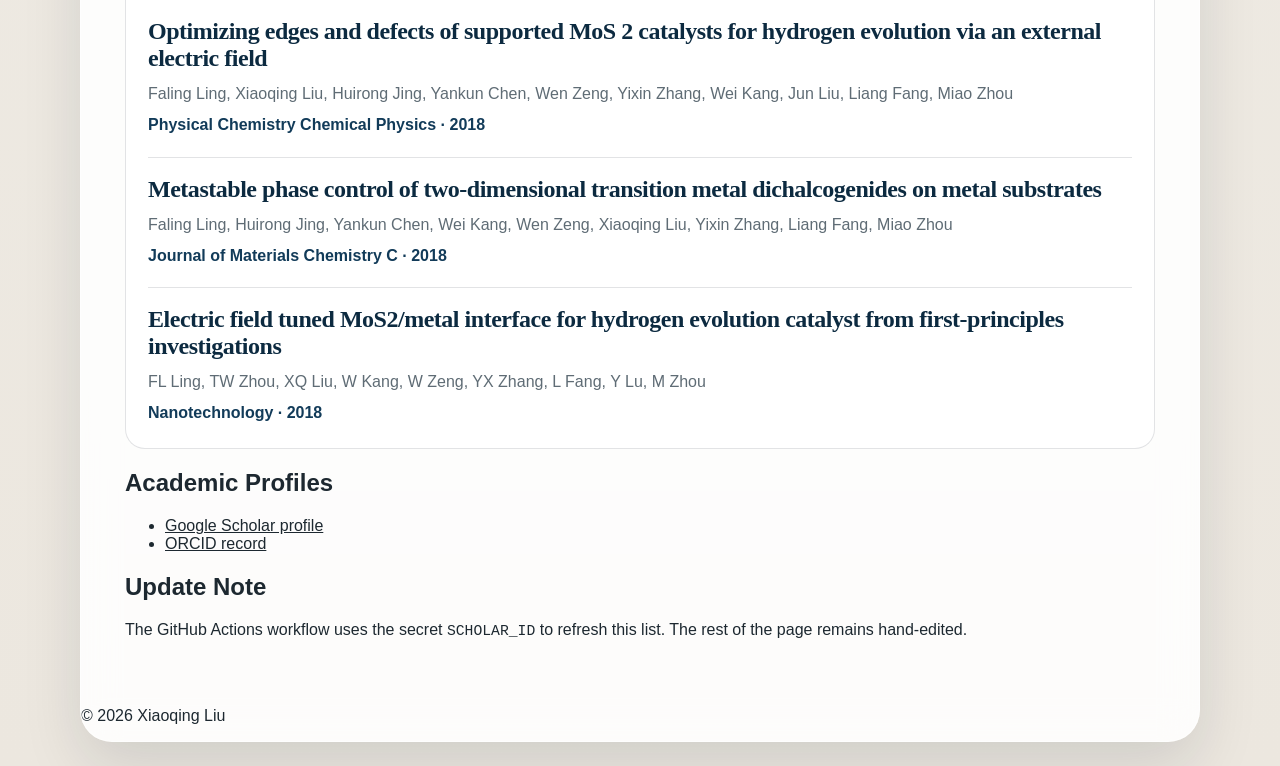
==== commit 70f7c733: "Refine publications page to a cleaner academic design" ====
--- a/publications.html
+++ b/publications.html
@@ -3,49 +3,42 @@
 <head>
     <meta charset="UTF-8">
     <meta name="viewport" content="width=device-width, initial-scale=1.0">
-    <meta name="description" content="Publications and academic activities of Xiaoqing Liu, synchronized from Google Scholar through GitHub Actions.">
+    <meta name="description" content="Publications and academic profile of Xiaoqing Liu, synchronized from Google Scholar.">
     <title>Publications | Xiaoqing Liu</title>
     <link rel="preconnect" href="https://fonts.googleapis.com">
     <link rel="preconnect" href="https://fonts.gstatic.com" crossorigin>
-    <link href="https://fonts.googleapis.com/css2?family=Manrope:wght@400;500;600;700;800&family=Newsreader:opsz,wght@6..72,500;6..72,700&display=swap" rel="stylesheet">
+    <link href="https://fonts.googleapis.com/css2?family=Source+Sans+3:wght@400;500;600;700&family=Source+Serif+4:opsz,wght@8..60,400;8..60,600;8..60,700&display=swap" rel="stylesheet">
     <link rel="stylesheet" href="style.css">
 </head>
 <body>
     <div class="site-shell">
-        <header class="page-header">
-            <a class="brand" href="index.html">
-                <span class="brand-mark">XL</span>
-                <span class="brand-copy">
+        <header class="site-header">
+            <div class="site-header-inner">
+                <a class="site-title" href="index.html">
                     <strong>Xiaoqing Liu</strong>
-                    <small>Computational Materials Scientist</small>
-                </span>
-            </a>
-            <nav class="site-nav" aria-label="Primary">
-                <a href="index.html">About</a>
-                <a href="research.html">Research</a>
-                <a aria-current="page" href="publications.html">Publications</a>
-            </nav>
+                    <span>LIU XIAOQING | 刘晓庆</span>
+                </a>
+                <nav class="site-nav" aria-label="Primary">
+                    <a href="index.html">About</a>
+                    <a href="research.html">Research</a>
+                    <a aria-current="page" href="publications.html">Publications</a>
+                </nav>
+            </div>
         </header>
 
-        <main>
+        <main class="site-main">
             <section class="page-intro">
-                <p class="eyebrow">Publications</p>
-                <h1>Full publication list synchronized from Google Scholar</h1>
-                <p>This page is designed for automated updates. Once the GitHub Actions workflow is configured with a valid <code>SCHOLAR_ID</code>, the publication container below will be regenerated on schedule and on manual trigger.</p>
+                <p class="page-kicker">Publications</p>
+                <h1>Publication List</h1>
+                <p class="page-subtitle">This page is synchronized from Google Scholar through GitHub Actions.</p>
+                <div class="link-row">
+                    <a class="button-link" href="https://scholar.google.com/citations?user=FOPKTMYAAAAJ&hl=zh-CN&inst=3212728378801010220" target="_blank" rel="noopener noreferrer">Google Scholar</a>
+                    <a class="button-link" href="https://orcid.org/0009-0009-7844-7869" target="_blank" rel="noopener noreferrer">ORCID</a>
+                </div>
+                <p class="note">Only the publication container below is rewritten by the update script.</p>
             </section>
 
-            <section class="link-panel">
-                <a class="button button-secondary" href="https://scholar.google.com/citations?user=FOPKTMYAAAAJ&hl=zh-CN&inst=3212728378801010220" target="_blank" rel="noopener noreferrer">Google Scholar Profile</a>
-                <a class="button button-secondary" href="https://orcid.org/0009-0009-7844-7869" target="_blank" rel="noopener noreferrer">ORCID Profile</a>
-            </section>
-
-            <section class="section-block">
-                <div class="section-heading">
-                    <p class="eyebrow">Auto-Generated List</p>
-                    <h2>Scholar-synced publications</h2>
-                    <p class="inline-note">The block below is reserved for automation. The update script rewrites only this container.</p>
-                </div>
-
+            <section class="content-section">
                 <div id="latest-pubs" class="publication-groups">
                     <!-- AUTO-GENERATED:START -->
                     <section class="publication-year-group">
@@ -118,8 +111,8 @@
                             </li>
                             <li class="publication-item">
                                 <h4 class="publication-title">1T-ZrS2 Monolayer Decorated with Sc, Ti, and V Single Atoms: A Potential Gas Scavenger for NOx and SO2</h4>
-                                <p class="publication-authors">Xiaoqing Liu, Jinghong Zhao, Wei Kang, Jiangjie Cao, Jintian Wang, Xue Du, Feng He</p>
-                                <p class="publication-meta">ACS Applied Nano Materials · 2025</p>
+                                <p class="publication-authors">Xiaoxuan Wang, Jiaqi Zhang, Jinjuan Zhang, Xiaoqing Liu, Yuanqi Lin, Fangfang Li, Guangwei Wang, Yan Xu, Peng Wang</p>
+                                <p class="publication-meta">Nanomaterials · 2025</p>
                             </li>
                         </ol>
                     </section>
@@ -129,22 +122,22 @@
                             <li class="publication-item">
                                 <h4 class="publication-title">Scalable crystal structure relaxation using an iteration-free deep generative model with uncertainty quantification</h4>
                                 <p class="publication-authors">Ziduo Yang, Yi-Ming Zhao, Xian Wang, Xiaoqing Liu, Xiuying Zhang, Yifan Li, Qiujie Lv, Calvin Yu-Chian Chen, Lei Shen</p>
-                                <p class="publication-meta">Nature Communications · 2024</p>
+                                <p class="publication-meta">Nature communications · 2024</p>
                             </li>
                             <li class="publication-item">
                                 <h4 class="publication-title">Revisiting the unified principle for single-atom electrocatalysts in the sulfur reduction reaction: from liquid to solid-state electrolytes</h4>
-                                <p class="publication-authors">Xiaoqing Liu, Xuesen Wang, Peng Wang, Yifan Li, Xiaowei Kong, Lei Shen</p>
-                                <p class="publication-meta">Electrochimica Acta · 2024</p>
+                                <p class="publication-authors">Jiadong Shen, Ziwei Liang, Tengteng Gu, Zhaoyu Sun, Yiwen Wu, Xiaoqin Liu, Junhao Liu, Xiuying Zhang, Jiangwen Liu, Lei Shen, Min Zhu, Jun Liu</p>
+                                <p class="publication-meta">Energy &amp; Environmental Science · 2024</p>
                             </li>
                             <li class="publication-item">
                                 <h4 class="publication-title">Polar materials for photocatalytic applications: A critical review</h4>
-                                <p class="publication-authors">Xiaoqing Liu, Xuesen Wang, Pankaj Yadav, Vahid Ahmadi, Patimalar Selvarajan, Jurong Zhao, Lei Shen</p>
-                                <p class="publication-meta">Energy &amp; Environmental Science · 2024</p>
+                                <p class="publication-authors">Xiaoqing Liu, Yu Zhang, Cong Wang, Lei Shen</p>
+                                <p class="publication-meta">Interdisciplinary Materials 3 (4), 530-564, 2024 · 2024</p>
                             </li>
                             <li class="publication-item">
                                 <h4 class="publication-title">Crystal structure, stability, and metal–insulator–metal transitions in tantalum oxides: implication for memristive devices</h4>
-                                <p class="publication-authors">Yinong Xu, Xiaoqing Liu, Lei Shen, Chong-Yang Wang, Shiyu Sun</p>
-                                <p class="publication-meta">Journal of Materials Chemistry C · 2024</p>
+                                <p class="publication-authors">Jinghong Zhao, Xue Du, Xiaoqing Liu, Wei Kang, Jingtian Wang, Ziqin Ye, Liang Fang, Miao Zhou</p>
+                                <p class="publication-meta">The Journal of Physical Chemistry C · 2024</p>
                             </li>
                         </ol>
                     </section>
@@ -153,38 +146,38 @@
                         <ol class="publication-list">
                             <li class="publication-item">
                                 <h4 class="publication-title">Thinnest npn homojunction for inspired photoelectrochemical water splitting</h4>
-                                <p class="publication-authors">Xiaoqing Liu, Zhen Liu, Faling Ling, Siyi Yu, Mengjiao Shang, Kaizhu Yu, Yuxi Li, Jiaqing Wang, Yuhong Wang, Yanling Ma</p>
-                                <p class="publication-meta">Solar Energy Materials and Solar Cells · 2023</p>
+                                <p class="publication-authors">Xiaodong Wang, Xiaoqing Liu, Yu Wu, Yaling Fu, Huijuan Zhang, Miao Zhou, Yu Wang</p>
+                                <p class="publication-meta">Applied Catalysis B: Environmental · 2023</p>
                             </li>
                             <li class="publication-item">
                                 <h4 class="publication-title">Promote electroreduction of CO2 via catalyst valence state manipulation by surface-capping ligand</h4>
-                                <p class="publication-authors">Jiadong Shen, Junmei Chen, Xiaoqing Liu, Jiayi Chen, Fei Zhou, Zhihe Liu, Sibudjing Kawi, Lei Wang, Lei Shen</p>
-                                <p class="publication-meta">Journal of CO2 Utilization · 2023</p>
+                                <p class="publication-authors">Yilin Zhao, Xiaoqing Liu, Jingyi Chen, Junmei Chen, Jiayi Chen, Lei Fan, Haozhou Yang, Shibo Xi, Lei Shen, Lei Wang</p>
+                                <p class="publication-meta">Proceedings of the National Academy of Sciences · 2023</p>
                             </li>
                             <li class="publication-item">
                                 <h4 class="publication-title">Mechanical control of photocatalysis in 2D ferroelectrics</h4>
-                                <p class="publication-authors">Xiaoqing Liu, Zhen Liu, Faling Ling, Shaobo Wang, Wei Kang, Mengjiao Shang, Yuhong Wang, Jiaqing Wang, Yanling Ma</p>
-                                <p class="publication-meta">Applied Surface Science · 2023</p>
+                                <p class="publication-authors">Xiaoqing Liu, Junhui Wang, Faling Ling, Lei Shen</p>
+                                <p class="publication-meta">Solar RRL · 2023</p>
                             </li>
                             <li class="publication-item">
                                 <h4 class="publication-title">Enhanced photocatalytic activity and mechanism insight of copper-modulated lead-free Cs2AgSbCl6 double perovskite microcrystals</h4>
-                                <p class="publication-authors">Xiaoqing Liu, Junyuan He, Faling Ling, Wei Kang, Jintian Wang, Yuxi Li, Xiaofei Deng, Yanling Ma</p>
-                                <p class="publication-meta">Journal of Materials Science: Materials in Electronics · 2023</p>
+                                <p class="publication-authors">Daofu Wu, Xiaoqing Liu, Changqing Tian, Jinchen Zhou, Junan Lai, Hongmei Ran, Bo Gao, Miao Zhou, Qiang Huang, Xiaosheng Tang</p>
+                                <p class="publication-meta">Iscience · 2023</p>
                             </li>
                             <li class="publication-item">
                                 <h4 class="publication-title">Data-Driven Discovery of Transition Metal Dichalcogenide-Based Z-Scheme Photocatalytic Heterostructures</h4>
-                                <p class="publication-authors">Xiaoqing Liu, Xiuying Zhang, Yi-Ming Zhao, Xian Wang, Xiangyang Chen, Qiujie Lv, Cheng Lu, Chunsheng Pan, Lei Shen</p>
+                                <p class="publication-authors">Xiaoqing Liu, Yi-Ming Zhao, Xiuying Zhang, Lin Wang, Jiadong Shen, Miao Zhou, Lei Shen</p>
                                 <p class="publication-meta">ACS Catalysis · 2023</p>
                             </li>
                             <li class="publication-item">
                                 <h4 class="publication-title">Chirality dependent electromechanical properties of single-layer MoS 2 under out-of-plane deformation: a DFT study</h4>
-                                <p class="publication-authors">Xiaoqing Liu, Jinghong Zhao, Ziqin Ye, Xue Du, Xuejun Fang, Miao Zhou</p>
-                                <p class="publication-meta">Journal of Physics D: Applied Physics · 2023</p>
+                                <p class="publication-authors">Faling Ling, Yi Ling, Xiaoqing Liu, Li Li, Xianju Zhou, Xiao Tang, Chuan Jing, Yongjie Wang, Sha Jiang, Yi Lu</p>
+                                <p class="publication-meta">Physical Chemistry Chemical Physics · 2023</p>
                             </li>
                             <li class="publication-item">
                                 <h4 class="publication-title">2D indium-VA semiconductors: Promising photocatalysts with intrinsic electric fields for water splitting</h4>
-                                <p class="publication-authors">Xiaoqing Liu, Zhen Liu, Faling Ling, Siyi Yu, Mengjiao Shang, Jiaqing Wang, Yuxi Li, Yanling Ma</p>
-                                <p class="publication-meta">Journal of Photochemistry and Photobiology A: Chemistry · 2023</p>
+                                <p class="publication-authors">Xiaoqing Liu, Faling Ling</p>
+                                <p class="publication-meta">Science China Materials · 2023</p>
                             </li>
                         </ol>
                     </section>
@@ -193,7 +186,7 @@
                         <ol class="publication-list">
                             <li class="publication-item">
                                 <h4 class="publication-title">Novel CuTe monolayer as promising anode material for Na-ion batteries: A theoretical study</h4>
-                                <p class="publication-authors">Xiaoqing Liu, Jinghong Zhao, Yuxi Li, Zhen Liu, Yongxin Yang, Wei Kang, Jintian Wang, Yanling Ma</p>
+                                <p class="publication-authors">Faling Ling, Xiaoqing Liu, Li Li, Xianju Zhou, Xiao Tang, Yanhong Li, Chuan Jing, Yongjie Wang, Guotao Xiang, Sha Jiang</p>
                                 <p class="publication-meta">Applied Surface Science · 2022</p>
                             </li>
                             <li class="publication-item">
@@ -208,23 +201,23 @@
                         <ol class="publication-list">
                             <li class="publication-item">
                                 <h4 class="publication-title">Two-dimensional g-C3N4/Ti2CO2 heterostructure as a direct Z-scheme photocatalyst for water splitting: A hybrid density functional theory investigation</h4>
-                                <p class="publication-authors">Xiaoqing Liu, Yuting Zhao, Yuxi Li, Zhen Liu, Yongxin Yang, Wei Kang, Yanhong Ma</p>
-                                <p class="publication-meta">International Journal of Hydrogen Energy · 2021</p>
+                                <p class="publication-authors">X Liu, W Kang, L Qi, J Zhao, Y Wang, L Wang, W Wang, L Fang, M Zhou</p>
+                                <p class="publication-meta">Physica E: Low-dimensional Systems and Nanostructures · 2021</p>
                             </li>
                             <li class="publication-item">
                                 <h4 class="publication-title">Single Transition Metal Atom Bound to the Unconventional Phase of the MoS2 Monolayer for Catalytic Oxygen Reduction Reaction: A First-Principles Study</h4>
-                                <p class="publication-authors">Yuxi Li, Xiaoqing Liu, Yongxin Yang, Zhen Liu, Yingjie Xiong, Yanhong Ma</p>
-                                <p class="publication-meta">The Journal of Physical Chemistry C · 2021</p>
+                                <p class="publication-authors">Faling Ling, Weidi Xia, Li Li, Xianju Zhou, Xu Luo, Qingzhou Bu, Jiacai Huang, Xiaoqing Liu, Wei Kang, Miao Zhou</p>
+                                <p class="publication-meta">ACS applied materials &amp; interfaces · 2021</p>
                             </li>
                             <li class="publication-item">
                                 <h4 class="publication-title">Intrinsic electric field and excellent photocatalytic solar‐to‐hydrogen efficiency in two‐dimensional Janus transition metal dichalcogenide</h4>
-                                <p class="publication-authors">Xiaoqing Liu, Zhen Liu, Yongxin Yang, Yuxi Li, Xuedong Wang, Yanhong Ma</p>
-                                <p class="publication-meta">Physica Status Solidi (RRL)-Rapid Research Letters · 2021</p>
+                                <p class="publication-authors">Xiaoqing Liu, Wei Kang, Jinghong Zhao, Yan Wang, Wei Wang, Lin Wang, Liang Fang, Qian Chen, Miao Zhou</p>
+                                <p class="publication-meta">physica status solidi (RRL)–Rapid Research Letters · 2021</p>
                             </li>
                             <li class="publication-item">
                                 <h4 class="publication-title">Atomic Sandwiched p‐n Homojunctions</h4>
-                                <p class="publication-authors">Yaxuan Li, Songgang Tian, Jian Huang, Yifei Wang, Xiaoqing Liu, Yi Hu, Yongfeng Chen, Weidong Zhang</p>
-                                <p class="publication-meta">Advanced Functional Materials · 2021</p>
+                                <p class="publication-authors">Yu Wu, XiaoQing Liu, Huijuan Zhang, Jian Li, Miao Zhou, Liang Li, Yu Wang</p>
+                                <p class="publication-meta">Angewandte Chemie · 2021</p>
                             </li>
                         </ol>
                     </section>
@@ -233,22 +226,22 @@
                         <ol class="publication-list">
                             <li class="publication-item">
                                 <h4 class="publication-title">Tunable electronic structures and half-metallicity in two-dimensional InSe functionalized with magnetic superatom</h4>
-                                <p class="publication-authors">Jinghong Zhao, Yuxi Li, Xiaoqing Liu, Zhen Liu, Yongxin Yang, Luting Zhou, Jiaqing Wang, Yanling Ma</p>
-                                <p class="publication-meta">Journal of Magnetism and Magnetic Materials · 2020</p>
+                                <p class="publication-authors">Wei Kang, Xiaoqing Liu, Wen Zeng, Yixin Zhang, Lin Qi, Jun Liu, Liang Fang, Miao Zhou</p>
+                                <p class="publication-meta">Journal of Physics: Condensed Matter · 2020</p>
                             </li>
                             <li class="publication-item">
                                 <h4 class="publication-title">Structural, electronic and photocatalytic properties of g-C3N4 with intrinsic defects: A first-principles hybrid functional investigation</h4>
-                                <p class="publication-authors">Xiaoqing Liu, Yuting Zhao, Xianjue Wang, Yanhong Ma</p>
-                                <p class="publication-meta">Journal of Physics D: Applied Physics · 2020</p>
+                                <p class="publication-authors">Xiaoqing Liu, Wei Kang, Wen Zeng, Yixin Zhang, Lin Qi, Faling Ling, Liang Fang, Qian Chen, Miao Zhou</p>
+                                <p class="publication-meta">Applied Surface Science · 2020</p>
                             </li>
                             <li class="publication-item">
                                 <h4 class="publication-title">First-principles investigations on the mechanism of highly sensitive and selective trimethylamine sensing in MoO3</h4>
-                                <p class="publication-authors">Xiaoqing Liu, Xianjue Wang, Yanhong Ma</p>
-                                <p class="publication-meta">Journal of Molecular Modeling · 2020</p>
+                                <p class="publication-authors">Qian Chen, Junfeng Zheng, Xiaoqing Liu, Xuan Zhang, Wei Kang, Liang Fang, Miao Zhou</p>
+                                <p class="publication-meta">Applied Surface Science · 2020</p>
                             </li>
                             <li class="publication-item">
                                 <h4 class="publication-title">B/N-doped graphdiyne as superior supercapacitor electrode with record high quantum capacitance</h4>
-                                <p class="publication-authors">Xiaoqing Liu, Zhen Liu, Xianjue Wang, Jintian Wang, Wei Kang, Yanling Ma</p>
+                                <p class="publication-authors">Wen Zeng, Yixin Zhang, Xiaoqing Liu, Lin Qi, Wei Kang, Liang Fang, Miao Zhou</p>
                                 <p class="publication-meta">Applied Surface Science · 2020</p>
                             </li>
                         </ol>
@@ -258,18 +251,18 @@
                         <ol class="publication-list">
                             <li class="publication-item">
                                 <h4 class="publication-title">Tuning the electronic structures of all-inorganic lead halide perovskite CsPbI3 via heterovalent doping: A first-principles investigation</h4>
-                                <p class="publication-authors">Xiaoqing Liu, Xianjue Wang, Wei Kang, Yanling Ma</p>
-                                <p class="publication-meta">The Journal of Physical Chemistry C · 2019</p>
+                                <p class="publication-authors">Yankun Chen, Huirong Jing, Faling Ling, Wei Kang, Tingwei Zhou, Xiaoqing Liu, Wen Zeng, Yixin Zhang, Lin Qi, Liang Fang, Miao Zhou</p>
+                                <p class="publication-meta">Chemical Physics Letters · 2019</p>
                             </li>
                             <li class="publication-item">
                                 <h4 class="publication-title">Strain-engineered robust and Schottky-barrier-free contact in 2D metal–semiconductor heterostructure</h4>
-                                <p class="publication-authors">Xiaoqing Liu, Xianjue Wang, Yu Hui, Yanhong Ma</p>
-                                <p class="publication-meta">The Journal of Physical Chemistry C · 2019</p>
+                                <p class="publication-authors">Huirong Jing, Faling Ling, Xiaoqing Liu, Yankun Chen, Wen Zeng, Yixin Zhang, Liang Fang, Miao Zhou</p>
+                                <p class="publication-meta">Electronic Structure · 2019</p>
                             </li>
                             <li class="publication-item">
                                 <h4 class="publication-title">Enhancing hydrogen evolution on the basal plane of transition metal dichacolgenide van der Waals heterostructures</h4>
-                                <p class="publication-authors">Xiaoqing Liu, Xianjue Wang, Yongxin Yang, Yuhang Li, Yanhong Ma</p>
-                                <p class="publication-meta">Applied Surface Science · 2019</p>
+                                <p class="publication-authors">Faling Ling, Wei Kang, Huirong Jing, Wen Zeng, Yankun Chen, Xiaoqing Liu, Yixin Zhang, Lin Qi, Liang Fang, Miao Zhou</p>
+                                <p class="publication-meta">npj Computational Materials · 2019</p>
                             </li>
                         </ol>
                     </section>
@@ -278,18 +271,18 @@
                         <ol class="publication-list">
                             <li class="publication-item">
                                 <h4 class="publication-title">Optimizing edges and defects of supported MoS 2 catalysts for hydrogen evolution via an external electric field</h4>
-                                <p class="publication-authors">Xiaoqing Liu, Xianjue Wang, Yu Hui, Yanhong Ma</p>
-                                <p class="publication-meta">Physica Status Solidi (RRL)-Rapid Research Letters · 2018</p>
+                                <p class="publication-authors">Faling Ling, Xiaoqing Liu, Huirong Jing, Yankun Chen, Wen Zeng, Yixin Zhang, Wei Kang, Jun Liu, Liang Fang, Miao Zhou</p>
+                                <p class="publication-meta">Physical Chemistry Chemical Physics · 2018</p>
                             </li>
                             <li class="publication-item">
                                 <h4 class="publication-title">Metastable phase control of two-dimensional transition metal dichalcogenides on metal substrates</h4>
-                                <p class="publication-authors">Xiaoqing Liu, Xianjue Wang, Yu Hui, Yanling Ma</p>
-                                <p class="publication-meta">The Journal of Physical Chemistry C · 2018</p>
+                                <p class="publication-authors">Faling Ling, Huirong Jing, Yankun Chen, Wei Kang, Wen Zeng, Xiaoqing Liu, Yixin Zhang, Liang Fang, Miao Zhou</p>
+                                <p class="publication-meta">Journal of Materials Chemistry C · 2018</p>
                             </li>
                             <li class="publication-item">
                                 <h4 class="publication-title">Electric field tuned MoS2/metal interface for hydrogen evolution catalyst from first-principles investigations</h4>
-                                <p class="publication-authors">Xiaoqing Liu, Xianjue Wang, Yu Hui, Yanhong Ma</p>
-                                <p class="publication-meta">Surface Science · 2018</p>
+                                <p class="publication-authors">FL Ling, TW Zhou, XQ Liu, W Kang, W Zeng, YX Zhang, L Fang, Y Lu, M Zhou</p>
+                                <p class="publication-meta">Nanotechnology · 2018</p>
                             </li>
                         </ol>
                     </section>
@@ -297,31 +290,23 @@
                 </div>
             </section>
 
-            <section class="section-block section-split">
+            <section class="content-section two-column">
                 <div>
-                    <p class="eyebrow">Academic Activities</p>
-                    <h2>Selected services and scholarly contributions</h2>
-                    <div class="service-list">
-                        <article class="service-item">
-                            <h3>Peer review</h3>
-                            <p>Reviewer activities across materials, energy, and computational modeling journals.</p>
-                        </article>
-                        <article class="service-item">
-                            <h3>Tutorial and methodology writing</h3>
-                            <p>Method-focused outputs that help researchers adopt fine-tuning workflows for universal machine-learned interatomic potentials.</p>
-                        </article>
-                    </div>
+                    <h2>Academic Profiles</h2>
+                    <ul class="plain-list">
+                        <li><a href="https://scholar.google.com/citations?user=FOPKTMYAAAAJ&hl=zh-CN&inst=3212728378801010220" target="_blank" rel="noopener noreferrer">Google Scholar profile</a></li>
+                        <li><a href="https://orcid.org/0009-0009-7844-7869" target="_blank" rel="noopener noreferrer">ORCID record</a></li>
+                    </ul>
                 </div>
-                <div class="spotlight-card">
-                    <p class="eyebrow">Configuration Note</p>
-                    <h3>Update the external profile links before deployment</h3>
-                    <p>The visible profile links now point to the provided public profiles. Set the GitHub Actions secret <code>SCHOLAR_ID</code> to <code>FOPKTMYAAAAJ</code> so the automation uses the same Scholar identity.</p>
+                <div>
+                    <h2>Update Note</h2>
+                    <p class="note">The GitHub Actions workflow uses the secret <code>SCHOLAR_ID</code> to refresh this list. The rest of the page remains hand-edited.</p>
                 </div>
             </section>
         </main>
 
-        <footer class="page-footer">
-            <p>&copy; 2026 Xiaoqing Liu. Built as a static academic website for GitHub Pages.</p>
+        <footer class="site-footer">
+            <p>&copy; 2026 Xiaoqing Liu</p>
         </footer>
     </div>
 </body>
--- a/style.css
+++ b/style.css
@@ -0,0 +1,517 @@
+:root {
+    --bg: #f3f2ed;
+    --surface: rgba(255, 255, 255, 0.88);
+    --surface-strong: #ffffff;
+    --ink: #1d2830;
+    --muted: #5f6c75;
+    --line: rgba(18, 31, 40, 0.12);
+    --brand: #123b59;
+    --brand-deep: #0c2a40;
+    --accent: #b78643;
+    --accent-soft: rgba(183, 134, 67, 0.12);
+    --shadow: 0 24px 60px rgba(12, 26, 38, 0.12);
+    --radius-xl: 28px;
+    --radius-lg: 20px;
+    --radius-md: 14px;
+    --content-width: 1120px;
+}
+
+* {
+    box-sizing: border-box;
+}
+
+html {
+    scroll-behavior: smooth;
+}
+
+body {
+    margin: 0;
+    min-height: 100vh;
+    font-family: "Manrope", "Segoe UI", sans-serif;
+    color: var(--ink);
+    background:
+        radial-gradient(circle at top left, rgba(18, 59, 89, 0.14), transparent 32%),
+        radial-gradient(circle at right 20%, rgba(183, 134, 67, 0.16), transparent 26%),
+        linear-gradient(180deg, #eef2f4 0%, var(--bg) 38%, #ece7df 100%);
+}
+
+a {
+    color: inherit;
+}
+
+code {
+    font-family: "Cascadia Code", "Consolas", monospace;
+    font-size: 0.92em;
+}
+
+.site-shell {
+    width: min(calc(100% - 32px), var(--content-width));
+    margin: 24px auto;
+    border: 1px solid rgba(255, 255, 255, 0.58);
+    border-radius: 32px;
+    background: var(--surface);
+    backdrop-filter: blur(18px);
+    box-shadow: var(--shadow);
+    overflow: hidden;
+}
+
+.page-header,
+.page-footer,
+main {
+    padding-left: clamp(22px, 4vw, 44px);
+    padding-right: clamp(22px, 4vw, 44px);
+}
+
+.page-header {
+    display: flex;
+    align-items: center;
+    justify-content: space-between;
+    gap: 20px;
+    padding-top: 24px;
+    padding-bottom: 18px;
+}
+
+.brand {
+    display: inline-flex;
+    align-items: center;
+    gap: 14px;
+    text-decoration: none;
+}
+
+.brand-mark {
+    display: grid;
+    place-items: center;
+    width: 48px;
+    height: 48px;
+    border-radius: 16px;
+    background: linear-gradient(145deg, var(--brand), var(--brand-deep));
+    color: #ffffff;
+    font-weight: 800;
+    letter-spacing: 0.08em;
+}
+
+.brand-copy {
+    display: flex;
+    flex-direction: column;
+    gap: 2px;
+}
+
+.brand-copy strong {
+    font-size: 1rem;
+    font-weight: 800;
+}
+
+.brand-copy small {
+    color: var(--muted);
+    font-size: 0.85rem;
+}
+
+.site-nav {
+    display: flex;
+    flex-wrap: wrap;
+    gap: 10px;
+}
+
+.site-nav a {
+    padding: 10px 14px;
+    border-radius: 999px;
+    text-decoration: none;
+    font-size: 0.95rem;
+    color: var(--muted);
+    transition: background-color 160ms ease, color 160ms ease, transform 160ms ease;
+}
+
+.site-nav a:hover,
+.site-nav a[aria-current="page"] {
+    background: rgba(18, 59, 89, 0.08);
+    color: var(--brand-deep);
+}
+
+main {
+    padding-bottom: 36px;
+}
+
+.hero-grid,
+.section-split {
+    display: grid;
+    grid-template-columns: minmax(0, 1.45fr) minmax(280px, 0.95fr);
+    gap: 24px;
+}
+
+.hero-grid {
+    padding-top: 28px;
+    padding-bottom: 24px;
+}
+
+.hero-copy-panel,
+.meta-card,
+.info-card,
+.theme-card,
+.spotlight-card,
+.service-item,
+.publication-year-group,
+.link-panel {
+    border: 1px solid var(--line);
+    background: var(--surface-strong);
+    border-radius: var(--radius-lg);
+}
+
+.hero-copy-panel {
+    padding: clamp(28px, 5vw, 46px);
+    background:
+        linear-gradient(135deg, rgba(18, 59, 89, 0.97), rgba(16, 39, 56, 0.96)),
+        linear-gradient(180deg, rgba(255, 255, 255, 0.06), rgba(255, 255, 255, 0));
+    color: #f7fafc;
+}
+
+.hero-copy-panel .eyebrow,
+.hero-copy-panel .inline-note {
+    color: rgba(247, 250, 252, 0.78);
+}
+
+.eyebrow {
+    margin: 0 0 10px;
+    color: var(--accent);
+    letter-spacing: 0.14em;
+    text-transform: uppercase;
+    font-size: 0.78rem;
+    font-weight: 800;
+}
+
+.hero-title,
+.page-intro h1,
+.section-heading h2,
+.meta-card h2,
+.spotlight-card h3,
+.theme-card h2,
+.service-item h3,
+.publication-title {
+    margin: 0;
+    font-family: "Newsreader", Georgia, serif;
+    font-weight: 700;
+    letter-spacing: -0.02em;
+}
+
+.hero-title {
+    font-size: clamp(2.7rem, 5vw, 4.7rem);
+    line-height: 0.96;
+    margin-bottom: 18px;
+}
+
+.hero-title-cn {
+    display: inline-block;
+    margin-left: 8px;
+    color: rgba(247, 250, 252, 0.74);
+    font-size: 0.5em;
+    font-weight: 500;
+}
+
+.hero-lead {
+    margin: 0 0 14px;
+    font-size: 1.08rem;
+    font-weight: 700;
+}
+
+.hero-copy,
+.page-intro p,
+.section-heading p,
+.theme-card p,
+.info-card p,
+.spotlight-card p,
+.service-item p,
+.publication-authors,
+.publication-meta,
+.publication-empty p,
+.meta-list dd,
+.inline-note {
+    margin: 0;
+    color: var(--muted);
+    line-height: 1.7;
+}
+
+.hero-copy-panel .hero-copy,
+.hero-copy-panel .hero-lead {
+    color: #f7fafc;
+}
+
+.hero-copy {
+    max-width: 62ch;
+}
+
+.cta-row {
+    display: flex;
+    flex-wrap: wrap;
+    gap: 12px;
+    margin-top: 24px;
+    margin-bottom: 14px;
+}
+
+.button {
+    display: inline-flex;
+    align-items: center;
+    justify-content: center;
+    min-height: 44px;
+    padding: 10px 18px;
+    border-radius: 999px;
+    text-decoration: none;
+    font-weight: 700;
+    transition: transform 160ms ease, background-color 160ms ease, color 160ms ease, border-color 160ms ease;
+}
+
+.button:hover {
+    transform: translateY(-1px);
+}
+
+.button-primary {
+    background: #ffffff;
+    color: var(--brand-deep);
+}
+
+.button-secondary {
+    border: 1px solid rgba(18, 59, 89, 0.16);
+    background: rgba(18, 59, 89, 0.04);
+    color: var(--brand-deep);
+}
+
+.meta-card,
+.spotlight-card {
+    padding: 26px;
+}
+
+.meta-card h2,
+.section-heading h2,
+.page-intro h1,
+.spotlight-card h3 {
+    font-size: clamp(1.7rem, 3vw, 2.35rem);
+    line-height: 1.08;
+}
+
+.meta-list {
+    display: grid;
+    gap: 16px;
+    margin: 24px 0 0;
+}
+
+.meta-list div {
+    padding-top: 14px;
+    border-top: 1px solid var(--line);
+}
+
+.meta-list dt {
+    margin-bottom: 4px;
+    color: var(--brand);
+    font-size: 0.86rem;
+    font-weight: 800;
+    text-transform: uppercase;
+    letter-spacing: 0.08em;
+}
+
+.section-block,
+.page-intro {
+    padding-top: 28px;
+}
+
+.section-heading {
+    margin-bottom: 20px;
+}
+
+.section-heading p,
+.page-intro p {
+    max-width: 72ch;
+    margin-top: 12px;
+}
+
+.card-grid,
+.service-list {
+    display: grid;
+    gap: 18px;
+}
+
+.card-grid {
+    grid-template-columns: repeat(3, minmax(0, 1fr));
+}
+
+.info-card,
+.service-item {
+    padding: 22px;
+}
+
+.info-card h3,
+.service-item h3 {
+    margin: 0 0 10px;
+    font-size: 1.25rem;
+    color: var(--brand-deep);
+}
+
+.tag-list {
+    display: flex;
+    flex-wrap: wrap;
+    gap: 10px;
+    margin-top: 18px;
+}
+
+.tag {
+    padding: 9px 14px;
+    border: 1px solid rgba(18, 59, 89, 0.1);
+    border-radius: 999px;
+    background: rgba(18, 59, 89, 0.05);
+    font-size: 0.92rem;
+    color: var(--brand-deep);
+}
+
+.page-intro {
+    padding-bottom: 6px;
+}
+
+.theme-grid {
+    display: grid;
+    gap: 18px;
+    grid-template-columns: repeat(2, minmax(0, 1fr));
+}
+
+.theme-card {
+    padding: 26px;
+}
+
+.theme-number {
+    margin: 0 0 14px;
+    color: var(--accent);
+    font-size: 0.82rem;
+    font-weight: 800;
+    letter-spacing: 0.18em;
+}
+
+.theme-card h2 {
+    margin-bottom: 12px;
+    font-size: 2rem;
+    line-height: 1.1;
+}
+
+.theme-meta {
+    margin-top: 14px;
+    padding-top: 14px;
+    border-top: 1px solid var(--line);
+}
+
+.link-panel {
+    display: flex;
+    flex-wrap: wrap;
+    gap: 12px;
+    padding: 18px;
+}
+
+.publication-groups {
+    display: grid;
+    gap: 18px;
+}
+
+.publication-year-group {
+    padding: 22px;
+}
+
+.publication-year {
+    margin: 0 0 16px;
+    color: var(--brand);
+    font-size: 1rem;
+    font-weight: 800;
+    letter-spacing: 0.08em;
+    text-transform: uppercase;
+}
+
+.publication-list {
+    display: grid;
+    gap: 18px;
+    margin: 0;
+    padding: 0;
+    list-style: none;
+}
+
+.publication-item {
+    padding-top: 18px;
+    border-top: 1px solid var(--line);
+}
+
+.publication-item:first-child {
+    padding-top: 0;
+    border-top: 0;
+}
+
+.publication-title {
+    margin-bottom: 8px;
+    font-size: 1.5rem;
+    color: var(--brand-deep);
+}
+
+.publication-authors {
+    margin-bottom: 4px;
+}
+
+.publication-meta {
+    color: var(--brand);
+    font-weight: 700;
+}
+
+.publication-empty {
+    padding: 24px;
+    border: 1px dashed rgba(18, 59, 89, 0.18);
+    border-radius: var(--radius-md);
+    background: rgba(18, 59, 89, 0.03);
+}
+
+.service-list {
+    margin-top: 18px;
+}
+
+.page-footer {
+    padding-top: 10px;
+    padding-bottom: 28px;
+    border-top: 1px solid rgba(18, 31, 40, 0.08);
+    color: var(--muted);
+    font-size: 0.92rem;
+}
+
+@media (max-width: 980px) {
+    .hero-grid,
+    .section-split,
+    .card-grid,
+    .theme-grid {
+        grid-template-columns: 1fr;
+    }
+}
+
+@media (max-width: 720px) {
+    .site-shell {
+        width: min(calc(100% - 18px), var(--content-width));
+        margin: 10px auto;
+        border-radius: 24px;
+    }
+
+    .page-header {
+        align-items: flex-start;
+        flex-direction: column;
+    }
+
+    .site-nav {
+        width: 100%;
+    }
+
+    .site-nav a {
+        flex: 1 1 auto;
+        text-align: center;
+    }
+
+    .hero-copy-panel,
+    .meta-card,
+    .info-card,
+    .theme-card,
+    .spotlight-card,
+    .service-item,
+    .publication-year-group,
+    .link-panel {
+        padding: 20px;
+    }
+
+    .hero-title {
+        font-size: clamp(2.35rem, 10vw, 3.4rem);
+    }
+}
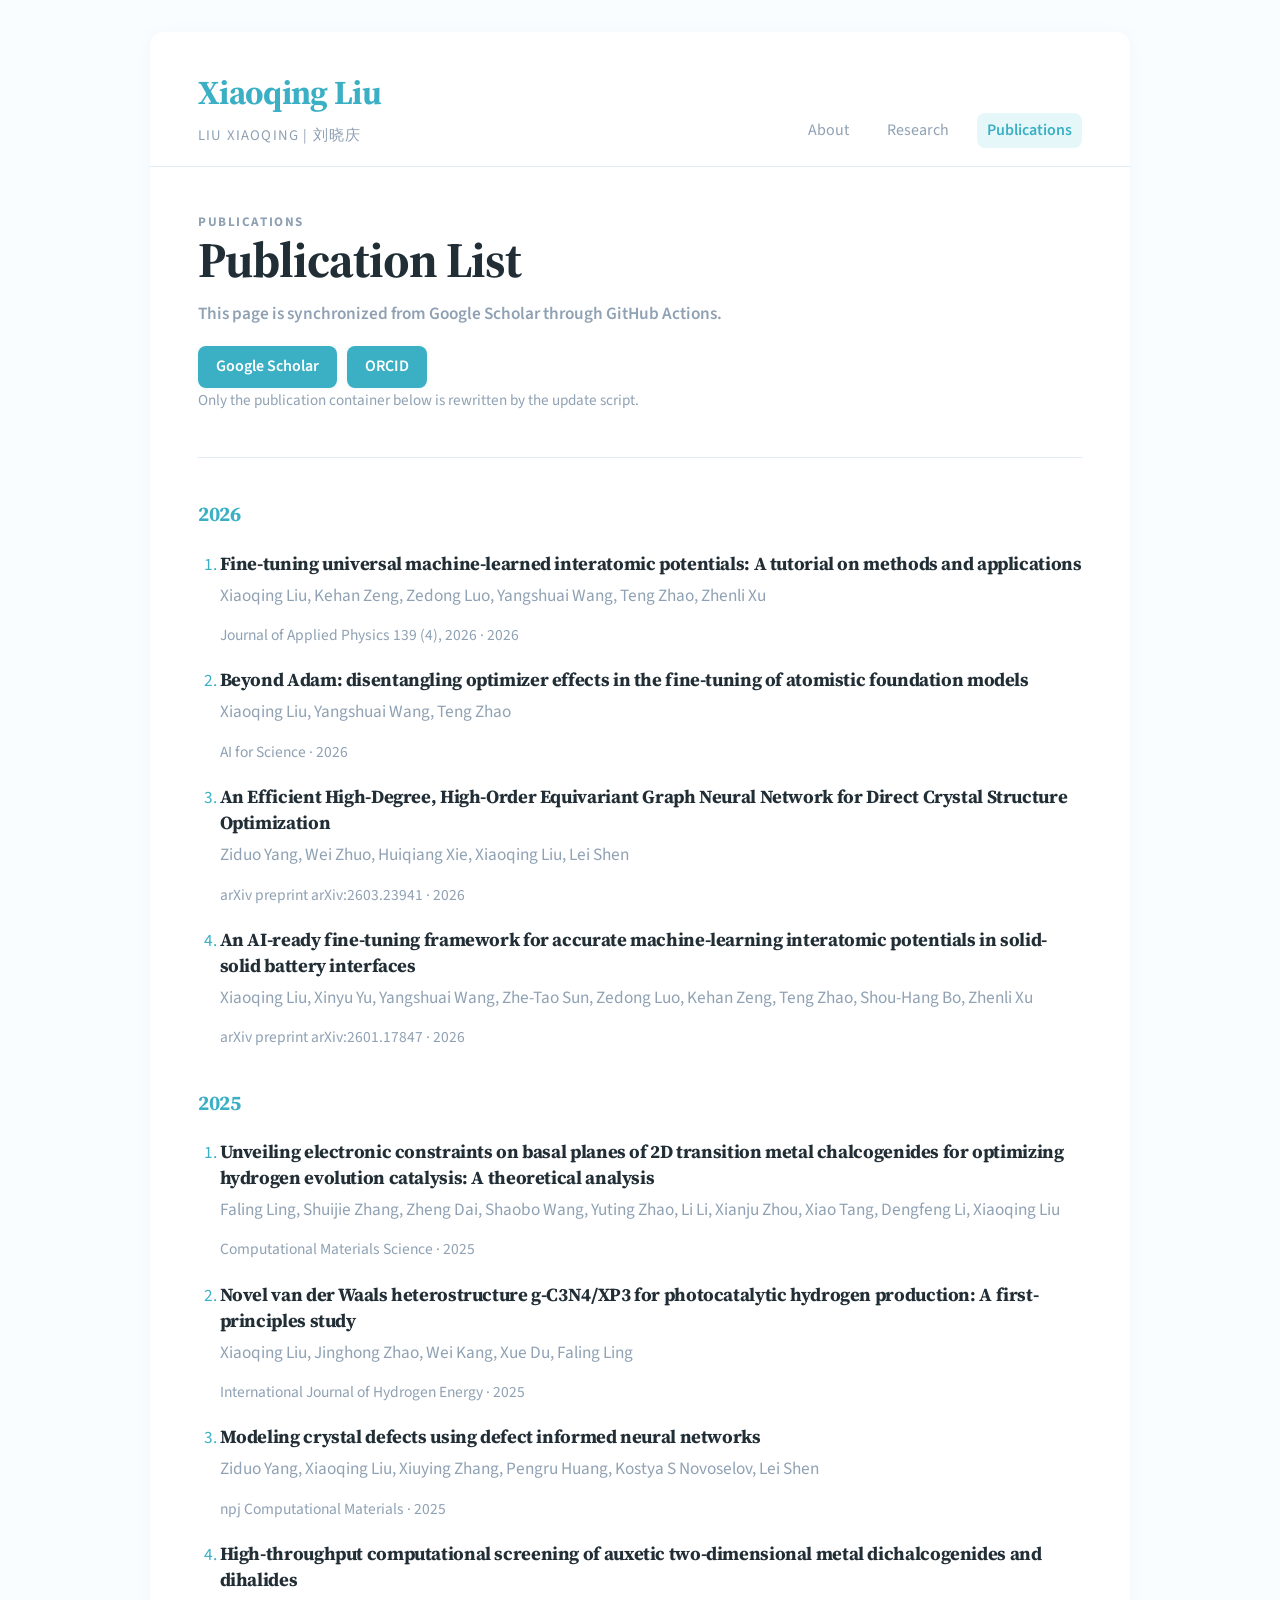
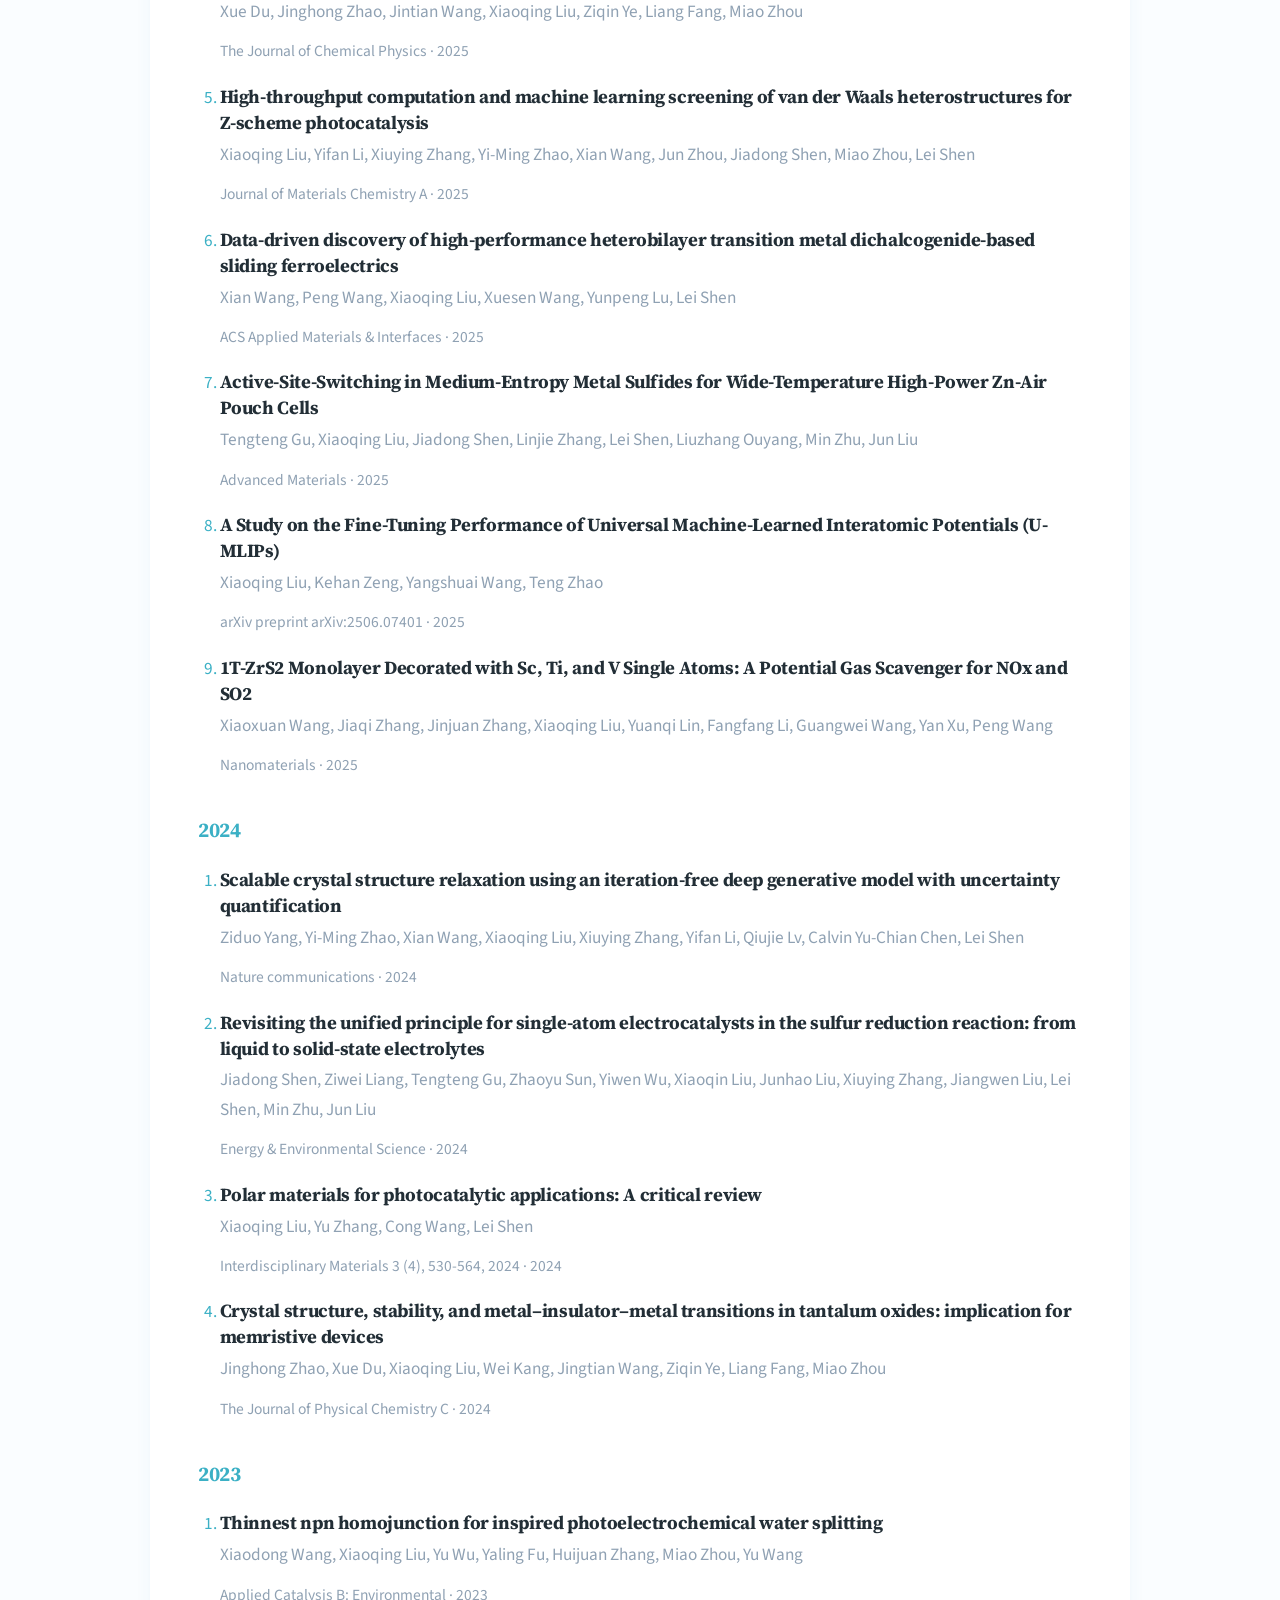
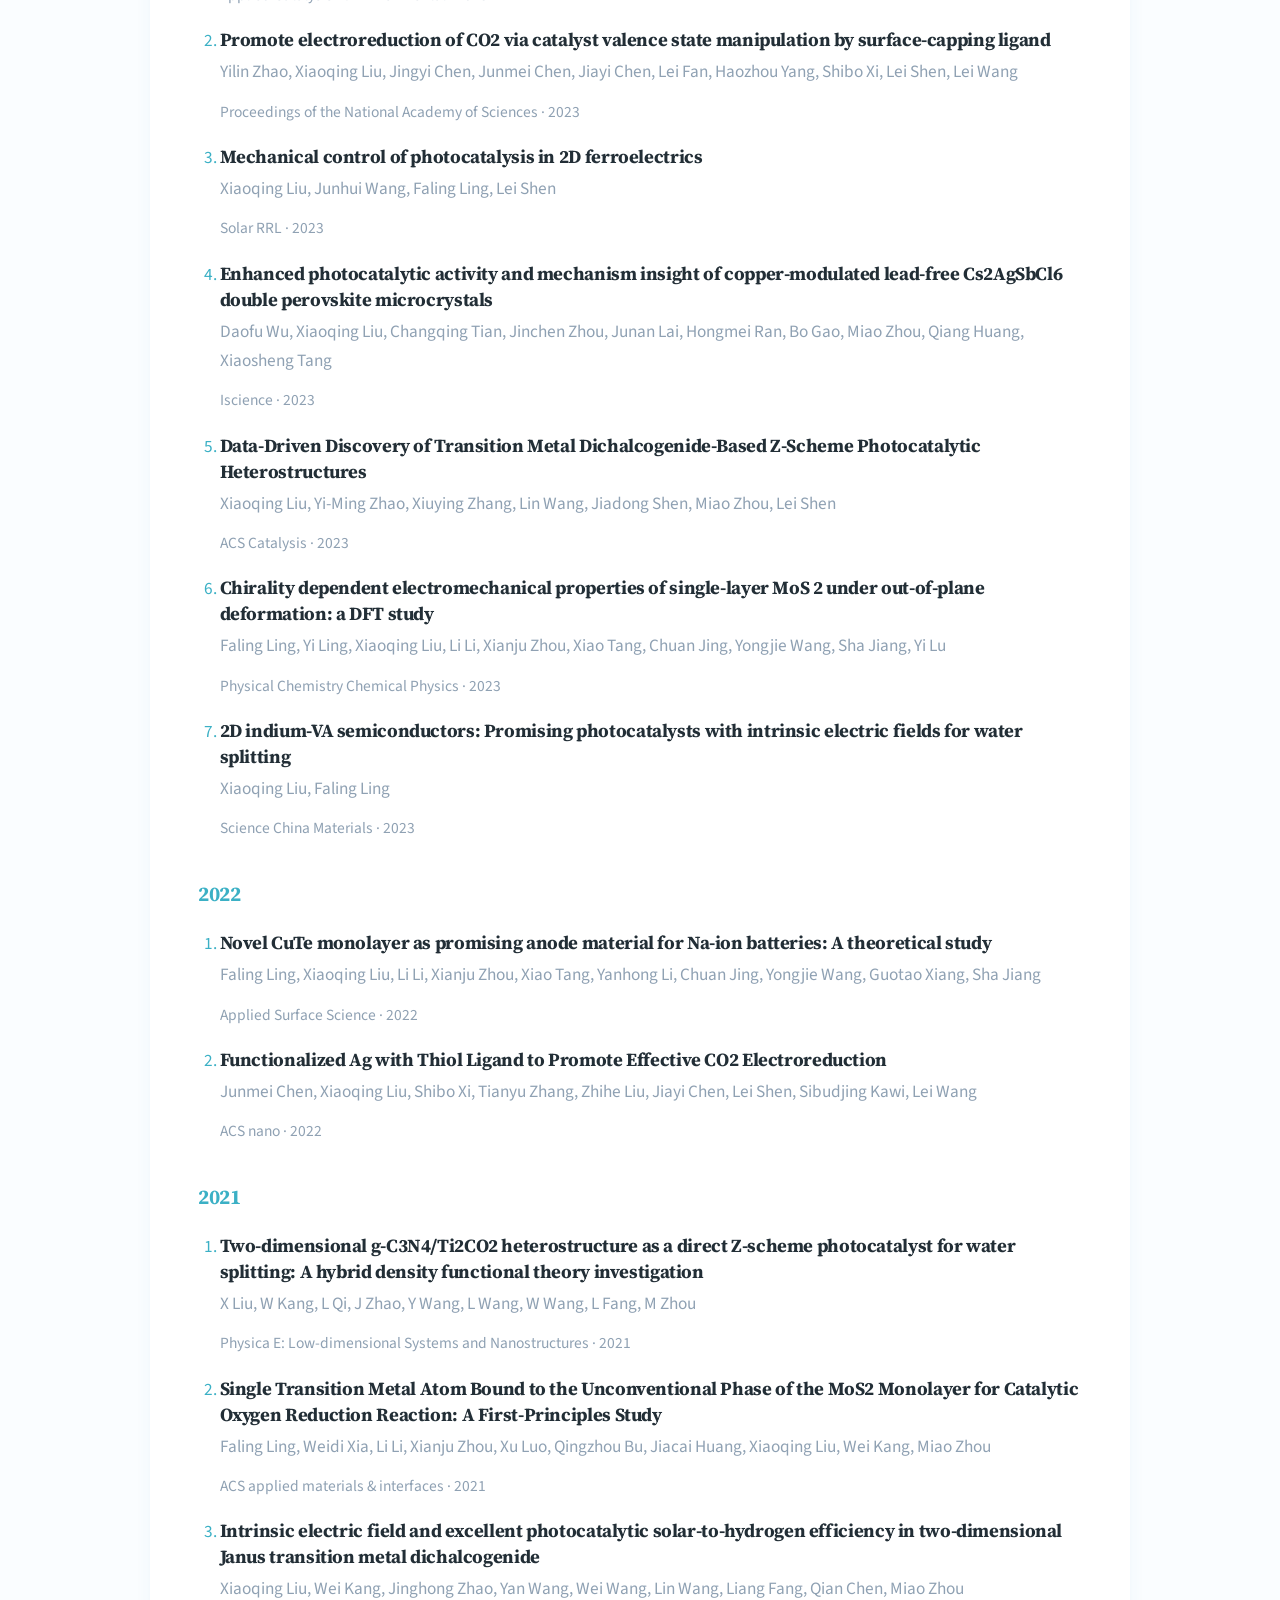
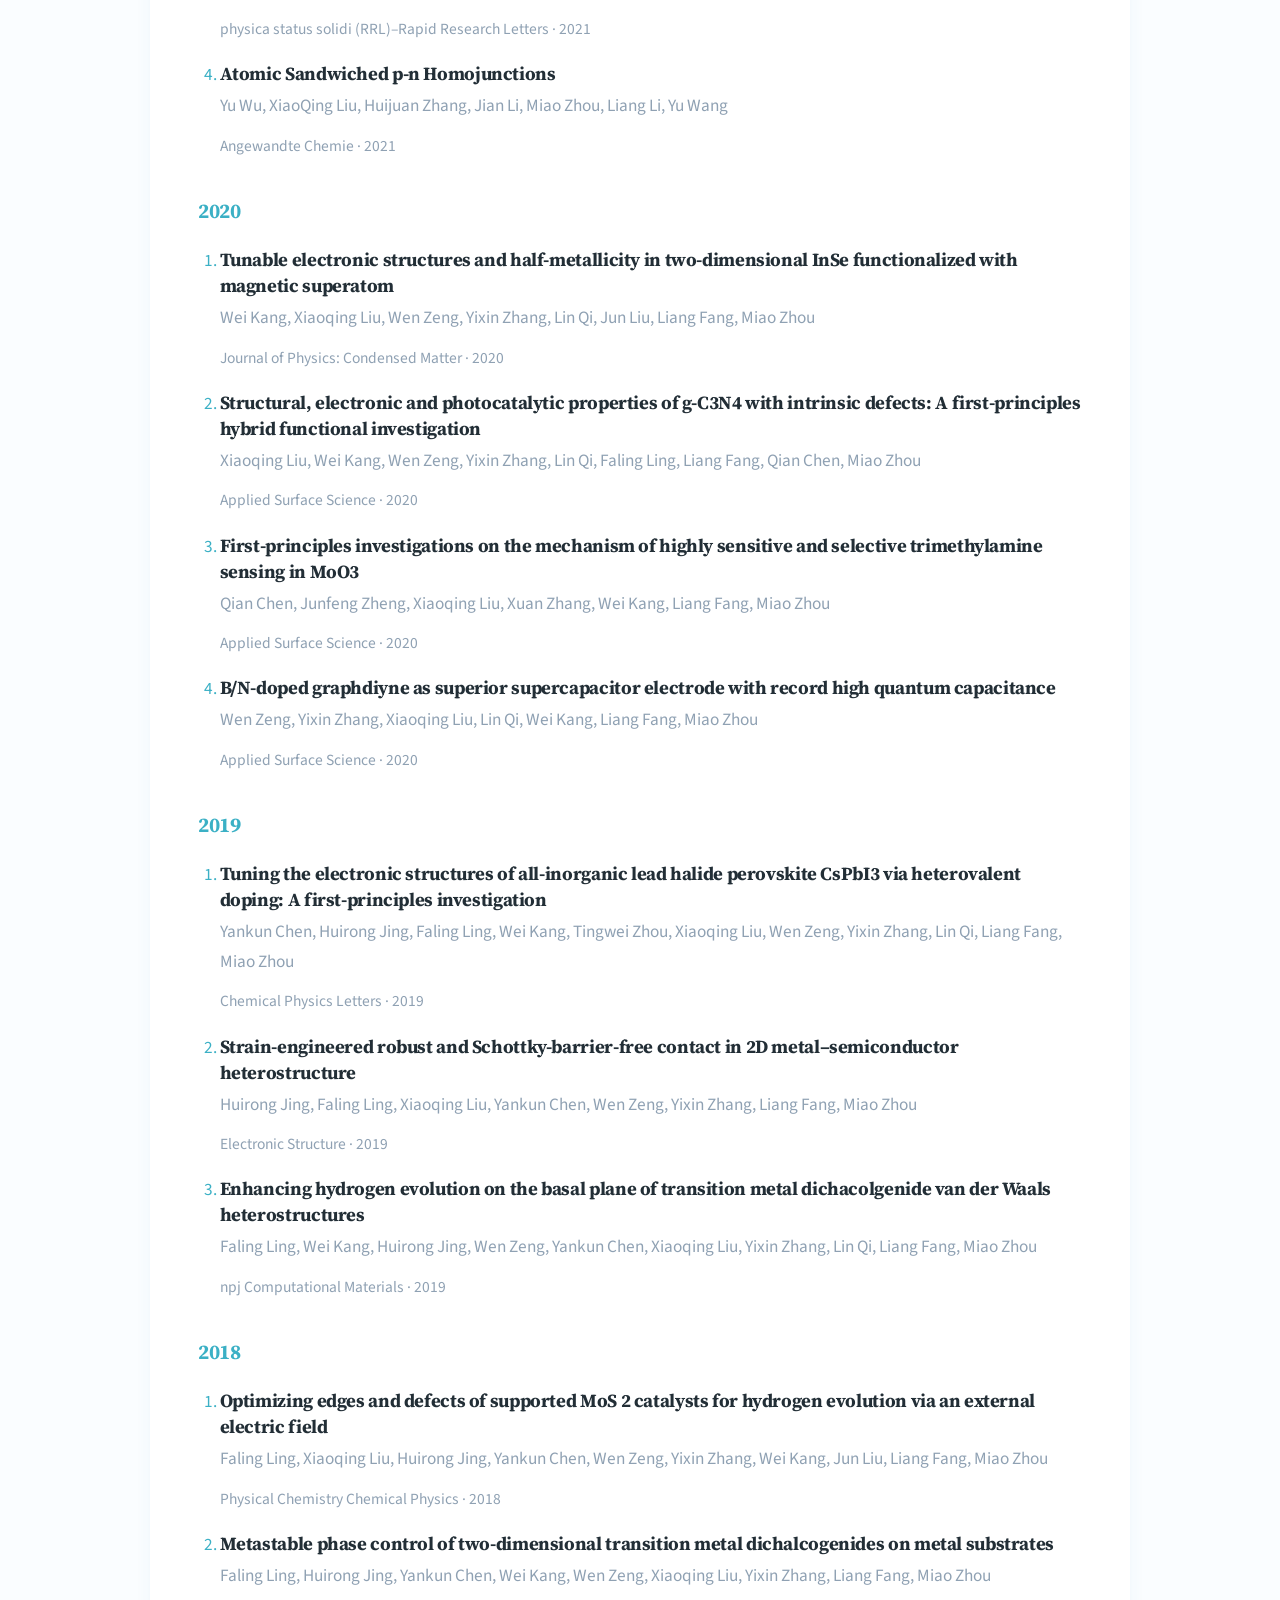
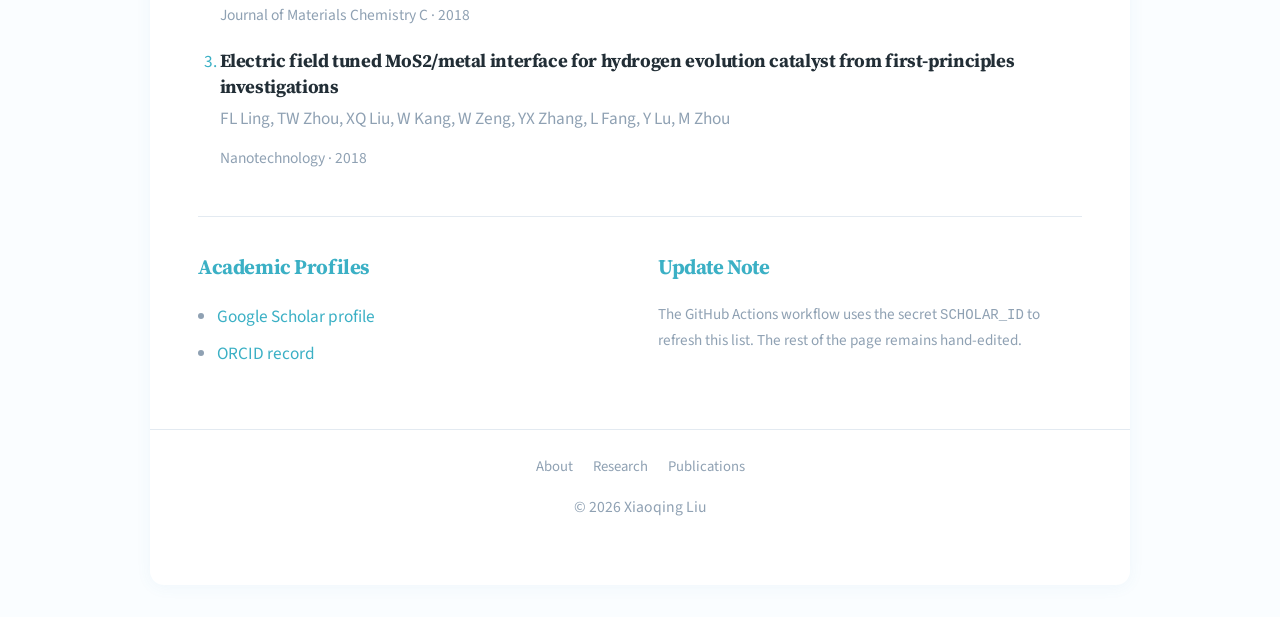
==== commit 3f6ebf4e: "Improve site: accessibility, layout, SEO, and content cleanup - Merge redundant Biography/Bio sectio" ====
--- a/publications.html
+++ b/publications.html
@@ -4,6 +4,12 @@
     <meta charset="UTF-8">
     <meta name="viewport" content="width=device-width, initial-scale=1.0">
     <meta name="description" content="Publications and academic profile of Xiaoqing Liu, synchronized from Google Scholar.">
+    <link rel="icon" href="assets/favicon.svg" type="image/svg+xml">
+    <meta property="og:type" content="website">
+    <meta property="og:title" content="Publications | Xiaoqing Liu">
+    <meta property="og:description" content="Publications and academic profile of Xiaoqing Liu, synchronized from Google Scholar.">
+    <meta property="og:url" content="https://shiqiaol.github.io/publications.html">
+    <meta property="og:image" content="https://shiqiaol.github.io/assets/xiaoqing-liu-portrait.jpg">
     <title>Publications | Xiaoqing Liu</title>
     <link rel="preconnect" href="https://fonts.googleapis.com">
     <link rel="preconnect" href="https://fonts.gstatic.com" crossorigin>
@@ -32,7 +38,7 @@
                 <h1>Publication List</h1>
                 <p class="page-subtitle">This page is synchronized from Google Scholar through GitHub Actions.</p>
                 <div class="link-row">
-                    <a class="button-link" href="https://scholar.google.com/citations?user=FOPKTMYAAAAJ&hl=zh-CN&inst=3212728378801010220" target="_blank" rel="noopener noreferrer">Google Scholar</a>
+                    <a class="button-link" href="https://scholar.google.com/citations?user=FOPKTMYAAAAJ&hl=en&inst=3212728378801010220" target="_blank" rel="noopener noreferrer">Google Scholar</a>
                     <a class="button-link" href="https://orcid.org/0009-0009-7844-7869" target="_blank" rel="noopener noreferrer">ORCID</a>
                 </div>
                 <p class="note">Only the publication container below is rewritten by the update script.</p>
@@ -42,245 +48,245 @@
                 <div id="latest-pubs" class="publication-groups">
                     <!-- AUTO-GENERATED:START -->
                     <section class="publication-year-group">
-                        <h3 class="publication-year">2026</h3>
-                        <ol class="publication-list">
-                            <li class="publication-item">
-                                <h4 class="publication-title">Fine-tuning universal machine-learned interatomic potentials: A tutorial on methods and applications</h4>
+                        <h2 class="publication-year">2026</h2>
+                        <ol class="publication-list">
+                            <li class="publication-item">
+                                <h3 class="publication-title">Fine-tuning universal machine-learned interatomic potentials: A tutorial on methods and applications</h3>
                                 <p class="publication-authors">Xiaoqing Liu, Kehan Zeng, Zedong Luo, Yangshuai Wang, Teng Zhao, Zhenli Xu</p>
                                 <p class="publication-meta">Journal of Applied Physics 139 (4), 2026 · 2026</p>
                             </li>
                             <li class="publication-item">
-                                <h4 class="publication-title">Beyond Adam: disentangling optimizer effects in the fine-tuning of atomistic foundation models</h4>
+                                <h3 class="publication-title">Beyond Adam: disentangling optimizer effects in the fine-tuning of atomistic foundation models</h3>
                                 <p class="publication-authors">Xiaoqing Liu, Yangshuai Wang, Teng Zhao</p>
                                 <p class="publication-meta">AI for Science · 2026</p>
                             </li>
                             <li class="publication-item">
-                                <h4 class="publication-title">An Efficient High-Degree, High-Order Equivariant Graph Neural Network for Direct Crystal Structure Optimization</h4>
+                                <h3 class="publication-title">An Efficient High-Degree, High-Order Equivariant Graph Neural Network for Direct Crystal Structure Optimization</h3>
                                 <p class="publication-authors">Ziduo Yang, Wei Zhuo, Huiqiang Xie, Xiaoqing Liu, Lei Shen</p>
                                 <p class="publication-meta">arXiv preprint arXiv:2603.23941 · 2026</p>
                             </li>
                             <li class="publication-item">
-                                <h4 class="publication-title">An AI-ready fine-tuning framework for accurate machine-learning interatomic potentials in solid-solid battery interfaces</h4>
+                                <h3 class="publication-title">An AI-ready fine-tuning framework for accurate machine-learning interatomic potentials in solid-solid battery interfaces</h3>
                                 <p class="publication-authors">Xiaoqing Liu, Xinyu Yu, Yangshuai Wang, Zhe-Tao Sun, Zedong Luo, Kehan Zeng, Teng Zhao, Shou-Hang Bo, Zhenli Xu</p>
                                 <p class="publication-meta">arXiv preprint arXiv:2601.17847 · 2026</p>
                             </li>
                         </ol>
                     </section>
                     <section class="publication-year-group">
-                        <h3 class="publication-year">2025</h3>
-                        <ol class="publication-list">
-                            <li class="publication-item">
-                                <h4 class="publication-title">Unveiling electronic constraints on basal planes of 2D transition metal chalcogenides for optimizing hydrogen evolution catalysis: A theoretical analysis</h4>
+                        <h2 class="publication-year">2025</h2>
+                        <ol class="publication-list">
+                            <li class="publication-item">
+                                <h3 class="publication-title">Unveiling electronic constraints on basal planes of 2D transition metal chalcogenides for optimizing hydrogen evolution catalysis: A theoretical analysis</h3>
                                 <p class="publication-authors">Faling Ling, Shuijie Zhang, Zheng Dai, Shaobo Wang, Yuting Zhao, Li Li, Xianju Zhou, Xiao Tang, Dengfeng Li, Xiaoqing Liu</p>
                                 <p class="publication-meta">Computational Materials Science · 2025</p>
                             </li>
                             <li class="publication-item">
-                                <h4 class="publication-title">Novel van der Waals heterostructure g-C3N4/XP3 for photocatalytic hydrogen production: A first-principles study</h4>
+                                <h3 class="publication-title">Novel van der Waals heterostructure g-C3N4/XP3 for photocatalytic hydrogen production: A first-principles study</h3>
                                 <p class="publication-authors">Xiaoqing Liu, Jinghong Zhao, Wei Kang, Xue Du, Faling Ling</p>
                                 <p class="publication-meta">International Journal of Hydrogen Energy · 2025</p>
                             </li>
                             <li class="publication-item">
-                                <h4 class="publication-title">Modeling crystal defects using defect informed neural networks</h4>
+                                <h3 class="publication-title">Modeling crystal defects using defect informed neural networks</h3>
                                 <p class="publication-authors">Ziduo Yang, Xiaoqing Liu, Xiuying Zhang, Pengru Huang, Kostya S Novoselov, Lei Shen</p>
                                 <p class="publication-meta">npj Computational Materials · 2025</p>
                             </li>
                             <li class="publication-item">
-                                <h4 class="publication-title">High-throughput computational screening of auxetic two-dimensional metal dichalcogenides and dihalides</h4>
+                                <h3 class="publication-title">High-throughput computational screening of auxetic two-dimensional metal dichalcogenides and dihalides</h3>
                                 <p class="publication-authors">Xue Du, Jinghong Zhao, Jintian Wang, Xiaoqing Liu, Ziqin Ye, Liang Fang, Miao Zhou</p>
                                 <p class="publication-meta">The Journal of Chemical Physics · 2025</p>
                             </li>
                             <li class="publication-item">
-                                <h4 class="publication-title">High-throughput computation and machine learning screening of van der Waals heterostructures for Z-scheme photocatalysis</h4>
+                                <h3 class="publication-title">High-throughput computation and machine learning screening of van der Waals heterostructures for Z-scheme photocatalysis</h3>
                                 <p class="publication-authors">Xiaoqing Liu, Yifan Li, Xiuying Zhang, Yi-Ming Zhao, Xian Wang, Jun Zhou, Jiadong Shen, Miao Zhou, Lei Shen</p>
                                 <p class="publication-meta">Journal of Materials Chemistry A · 2025</p>
                             </li>
                             <li class="publication-item">
-                                <h4 class="publication-title">Data-driven discovery of high-performance heterobilayer transition metal dichalcogenide-based sliding ferroelectrics</h4>
+                                <h3 class="publication-title">Data-driven discovery of high-performance heterobilayer transition metal dichalcogenide-based sliding ferroelectrics</h3>
                                 <p class="publication-authors">Xian Wang, Peng Wang, Xiaoqing Liu, Xuesen Wang, Yunpeng Lu, Lei Shen</p>
                                 <p class="publication-meta">ACS Applied Materials &amp; Interfaces · 2025</p>
                             </li>
                             <li class="publication-item">
-                                <h4 class="publication-title">Active‐Site‐Switching in Medium‐Entropy Metal Sulfides for Wide‐Temperature High‐Power Zn‐Air Pouch Cells</h4>
+                                <h3 class="publication-title">Active‐Site‐Switching in Medium‐Entropy Metal Sulfides for Wide‐Temperature High‐Power Zn‐Air Pouch Cells</h3>
                                 <p class="publication-authors">Tengteng Gu, Xiaoqing Liu, Jiadong Shen, Linjie Zhang, Lei Shen, Liuzhang Ouyang, Min Zhu, Jun Liu</p>
                                 <p class="publication-meta">Advanced Materials · 2025</p>
                             </li>
                             <li class="publication-item">
-                                <h4 class="publication-title">A Study on the Fine-Tuning Performance of Universal Machine-Learned Interatomic Potentials (U-MLIPs)</h4>
+                                <h3 class="publication-title">A Study on the Fine-Tuning Performance of Universal Machine-Learned Interatomic Potentials (U-MLIPs)</h3>
                                 <p class="publication-authors">Xiaoqing Liu, Kehan Zeng, Yangshuai Wang, Teng Zhao</p>
                                 <p class="publication-meta">arXiv preprint arXiv:2506.07401 · 2025</p>
                             </li>
                             <li class="publication-item">
-                                <h4 class="publication-title">1T-ZrS2 Monolayer Decorated with Sc, Ti, and V Single Atoms: A Potential Gas Scavenger for NOx and SO2</h4>
+                                <h3 class="publication-title">1T-ZrS2 Monolayer Decorated with Sc, Ti, and V Single Atoms: A Potential Gas Scavenger for NOx and SO2</h3>
                                 <p class="publication-authors">Xiaoxuan Wang, Jiaqi Zhang, Jinjuan Zhang, Xiaoqing Liu, Yuanqi Lin, Fangfang Li, Guangwei Wang, Yan Xu, Peng Wang</p>
                                 <p class="publication-meta">Nanomaterials · 2025</p>
                             </li>
                         </ol>
                     </section>
                     <section class="publication-year-group">
-                        <h3 class="publication-year">2024</h3>
-                        <ol class="publication-list">
-                            <li class="publication-item">
-                                <h4 class="publication-title">Scalable crystal structure relaxation using an iteration-free deep generative model with uncertainty quantification</h4>
+                        <h2 class="publication-year">2024</h2>
+                        <ol class="publication-list">
+                            <li class="publication-item">
+                                <h3 class="publication-title">Scalable crystal structure relaxation using an iteration-free deep generative model with uncertainty quantification</h3>
                                 <p class="publication-authors">Ziduo Yang, Yi-Ming Zhao, Xian Wang, Xiaoqing Liu, Xiuying Zhang, Yifan Li, Qiujie Lv, Calvin Yu-Chian Chen, Lei Shen</p>
                                 <p class="publication-meta">Nature communications · 2024</p>
                             </li>
                             <li class="publication-item">
-                                <h4 class="publication-title">Revisiting the unified principle for single-atom electrocatalysts in the sulfur reduction reaction: from liquid to solid-state electrolytes</h4>
+                                <h3 class="publication-title">Revisiting the unified principle for single-atom electrocatalysts in the sulfur reduction reaction: from liquid to solid-state electrolytes</h3>
                                 <p class="publication-authors">Jiadong Shen, Ziwei Liang, Tengteng Gu, Zhaoyu Sun, Yiwen Wu, Xiaoqin Liu, Junhao Liu, Xiuying Zhang, Jiangwen Liu, Lei Shen, Min Zhu, Jun Liu</p>
                                 <p class="publication-meta">Energy &amp; Environmental Science · 2024</p>
                             </li>
                             <li class="publication-item">
-                                <h4 class="publication-title">Polar materials for photocatalytic applications: A critical review</h4>
+                                <h3 class="publication-title">Polar materials for photocatalytic applications: A critical review</h3>
                                 <p class="publication-authors">Xiaoqing Liu, Yu Zhang, Cong Wang, Lei Shen</p>
                                 <p class="publication-meta">Interdisciplinary Materials 3 (4), 530-564, 2024 · 2024</p>
                             </li>
                             <li class="publication-item">
-                                <h4 class="publication-title">Crystal structure, stability, and metal–insulator–metal transitions in tantalum oxides: implication for memristive devices</h4>
+                                <h3 class="publication-title">Crystal structure, stability, and metal–insulator–metal transitions in tantalum oxides: implication for memristive devices</h3>
                                 <p class="publication-authors">Jinghong Zhao, Xue Du, Xiaoqing Liu, Wei Kang, Jingtian Wang, Ziqin Ye, Liang Fang, Miao Zhou</p>
                                 <p class="publication-meta">The Journal of Physical Chemistry C · 2024</p>
                             </li>
                         </ol>
                     </section>
                     <section class="publication-year-group">
-                        <h3 class="publication-year">2023</h3>
-                        <ol class="publication-list">
-                            <li class="publication-item">
-                                <h4 class="publication-title">Thinnest npn homojunction for inspired photoelectrochemical water splitting</h4>
+                        <h2 class="publication-year">2023</h2>
+                        <ol class="publication-list">
+                            <li class="publication-item">
+                                <h3 class="publication-title">Thinnest npn homojunction for inspired photoelectrochemical water splitting</h3>
                                 <p class="publication-authors">Xiaodong Wang, Xiaoqing Liu, Yu Wu, Yaling Fu, Huijuan Zhang, Miao Zhou, Yu Wang</p>
                                 <p class="publication-meta">Applied Catalysis B: Environmental · 2023</p>
                             </li>
                             <li class="publication-item">
-                                <h4 class="publication-title">Promote electroreduction of CO2 via catalyst valence state manipulation by surface-capping ligand</h4>
+                                <h3 class="publication-title">Promote electroreduction of CO2 via catalyst valence state manipulation by surface-capping ligand</h3>
                                 <p class="publication-authors">Yilin Zhao, Xiaoqing Liu, Jingyi Chen, Junmei Chen, Jiayi Chen, Lei Fan, Haozhou Yang, Shibo Xi, Lei Shen, Lei Wang</p>
                                 <p class="publication-meta">Proceedings of the National Academy of Sciences · 2023</p>
                             </li>
                             <li class="publication-item">
-                                <h4 class="publication-title">Mechanical control of photocatalysis in 2D ferroelectrics</h4>
+                                <h3 class="publication-title">Mechanical control of photocatalysis in 2D ferroelectrics</h3>
                                 <p class="publication-authors">Xiaoqing Liu, Junhui Wang, Faling Ling, Lei Shen</p>
                                 <p class="publication-meta">Solar RRL · 2023</p>
                             </li>
                             <li class="publication-item">
-                                <h4 class="publication-title">Enhanced photocatalytic activity and mechanism insight of copper-modulated lead-free Cs2AgSbCl6 double perovskite microcrystals</h4>
+                                <h3 class="publication-title">Enhanced photocatalytic activity and mechanism insight of copper-modulated lead-free Cs2AgSbCl6 double perovskite microcrystals</h3>
                                 <p class="publication-authors">Daofu Wu, Xiaoqing Liu, Changqing Tian, Jinchen Zhou, Junan Lai, Hongmei Ran, Bo Gao, Miao Zhou, Qiang Huang, Xiaosheng Tang</p>
                                 <p class="publication-meta">Iscience · 2023</p>
                             </li>
                             <li class="publication-item">
-                                <h4 class="publication-title">Data-Driven Discovery of Transition Metal Dichalcogenide-Based Z-Scheme Photocatalytic Heterostructures</h4>
+                                <h3 class="publication-title">Data-Driven Discovery of Transition Metal Dichalcogenide-Based Z-Scheme Photocatalytic Heterostructures</h3>
                                 <p class="publication-authors">Xiaoqing Liu, Yi-Ming Zhao, Xiuying Zhang, Lin Wang, Jiadong Shen, Miao Zhou, Lei Shen</p>
                                 <p class="publication-meta">ACS Catalysis · 2023</p>
                             </li>
                             <li class="publication-item">
-                                <h4 class="publication-title">Chirality dependent electromechanical properties of single-layer MoS 2 under out-of-plane deformation: a DFT study</h4>
+                                <h3 class="publication-title">Chirality dependent electromechanical properties of single-layer MoS 2 under out-of-plane deformation: a DFT study</h3>
                                 <p class="publication-authors">Faling Ling, Yi Ling, Xiaoqing Liu, Li Li, Xianju Zhou, Xiao Tang, Chuan Jing, Yongjie Wang, Sha Jiang, Yi Lu</p>
                                 <p class="publication-meta">Physical Chemistry Chemical Physics · 2023</p>
                             </li>
                             <li class="publication-item">
-                                <h4 class="publication-title">2D indium-VA semiconductors: Promising photocatalysts with intrinsic electric fields for water splitting</h4>
+                                <h3 class="publication-title">2D indium-VA semiconductors: Promising photocatalysts with intrinsic electric fields for water splitting</h3>
                                 <p class="publication-authors">Xiaoqing Liu, Faling Ling</p>
                                 <p class="publication-meta">Science China Materials · 2023</p>
                             </li>
                         </ol>
                     </section>
                     <section class="publication-year-group">
-                        <h3 class="publication-year">2022</h3>
-                        <ol class="publication-list">
-                            <li class="publication-item">
-                                <h4 class="publication-title">Novel CuTe monolayer as promising anode material for Na-ion batteries: A theoretical study</h4>
+                        <h2 class="publication-year">2022</h2>
+                        <ol class="publication-list">
+                            <li class="publication-item">
+                                <h3 class="publication-title">Novel CuTe monolayer as promising anode material for Na-ion batteries: A theoretical study</h3>
                                 <p class="publication-authors">Faling Ling, Xiaoqing Liu, Li Li, Xianju Zhou, Xiao Tang, Yanhong Li, Chuan Jing, Yongjie Wang, Guotao Xiang, Sha Jiang</p>
                                 <p class="publication-meta">Applied Surface Science · 2022</p>
                             </li>
                             <li class="publication-item">
-                                <h4 class="publication-title">Functionalized Ag with Thiol Ligand to Promote Effective CO2 Electroreduction</h4>
+                                <h3 class="publication-title">Functionalized Ag with Thiol Ligand to Promote Effective CO2 Electroreduction</h3>
                                 <p class="publication-authors">Junmei Chen, Xiaoqing Liu, Shibo Xi, Tianyu Zhang, Zhihe Liu, Jiayi Chen, Lei Shen, Sibudjing Kawi, Lei Wang</p>
                                 <p class="publication-meta">ACS nano · 2022</p>
                             </li>
                         </ol>
                     </section>
                     <section class="publication-year-group">
-                        <h3 class="publication-year">2021</h3>
-                        <ol class="publication-list">
-                            <li class="publication-item">
-                                <h4 class="publication-title">Two-dimensional g-C3N4/Ti2CO2 heterostructure as a direct Z-scheme photocatalyst for water splitting: A hybrid density functional theory investigation</h4>
+                        <h2 class="publication-year">2021</h2>
+                        <ol class="publication-list">
+                            <li class="publication-item">
+                                <h3 class="publication-title">Two-dimensional g-C3N4/Ti2CO2 heterostructure as a direct Z-scheme photocatalyst for water splitting: A hybrid density functional theory investigation</h3>
                                 <p class="publication-authors">X Liu, W Kang, L Qi, J Zhao, Y Wang, L Wang, W Wang, L Fang, M Zhou</p>
                                 <p class="publication-meta">Physica E: Low-dimensional Systems and Nanostructures · 2021</p>
                             </li>
                             <li class="publication-item">
-                                <h4 class="publication-title">Single Transition Metal Atom Bound to the Unconventional Phase of the MoS2 Monolayer for Catalytic Oxygen Reduction Reaction: A First-Principles Study</h4>
+                                <h3 class="publication-title">Single Transition Metal Atom Bound to the Unconventional Phase of the MoS2 Monolayer for Catalytic Oxygen Reduction Reaction: A First-Principles Study</h3>
                                 <p class="publication-authors">Faling Ling, Weidi Xia, Li Li, Xianju Zhou, Xu Luo, Qingzhou Bu, Jiacai Huang, Xiaoqing Liu, Wei Kang, Miao Zhou</p>
                                 <p class="publication-meta">ACS applied materials &amp; interfaces · 2021</p>
                             </li>
                             <li class="publication-item">
-                                <h4 class="publication-title">Intrinsic electric field and excellent photocatalytic solar‐to‐hydrogen efficiency in two‐dimensional Janus transition metal dichalcogenide</h4>
+                                <h3 class="publication-title">Intrinsic electric field and excellent photocatalytic solar‐to‐hydrogen efficiency in two‐dimensional Janus transition metal dichalcogenide</h3>
                                 <p class="publication-authors">Xiaoqing Liu, Wei Kang, Jinghong Zhao, Yan Wang, Wei Wang, Lin Wang, Liang Fang, Qian Chen, Miao Zhou</p>
                                 <p class="publication-meta">physica status solidi (RRL)–Rapid Research Letters · 2021</p>
                             </li>
                             <li class="publication-item">
-                                <h4 class="publication-title">Atomic Sandwiched p‐n Homojunctions</h4>
+                                <h3 class="publication-title">Atomic Sandwiched p‐n Homojunctions</h3>
                                 <p class="publication-authors">Yu Wu, XiaoQing Liu, Huijuan Zhang, Jian Li, Miao Zhou, Liang Li, Yu Wang</p>
                                 <p class="publication-meta">Angewandte Chemie · 2021</p>
                             </li>
                         </ol>
                     </section>
                     <section class="publication-year-group">
-                        <h3 class="publication-year">2020</h3>
-                        <ol class="publication-list">
-                            <li class="publication-item">
-                                <h4 class="publication-title">Tunable electronic structures and half-metallicity in two-dimensional InSe functionalized with magnetic superatom</h4>
+                        <h2 class="publication-year">2020</h2>
+                        <ol class="publication-list">
+                            <li class="publication-item">
+                                <h3 class="publication-title">Tunable electronic structures and half-metallicity in two-dimensional InSe functionalized with magnetic superatom</h3>
                                 <p class="publication-authors">Wei Kang, Xiaoqing Liu, Wen Zeng, Yixin Zhang, Lin Qi, Jun Liu, Liang Fang, Miao Zhou</p>
                                 <p class="publication-meta">Journal of Physics: Condensed Matter · 2020</p>
                             </li>
                             <li class="publication-item">
-                                <h4 class="publication-title">Structural, electronic and photocatalytic properties of g-C3N4 with intrinsic defects: A first-principles hybrid functional investigation</h4>
+                                <h3 class="publication-title">Structural, electronic and photocatalytic properties of g-C3N4 with intrinsic defects: A first-principles hybrid functional investigation</h3>
                                 <p class="publication-authors">Xiaoqing Liu, Wei Kang, Wen Zeng, Yixin Zhang, Lin Qi, Faling Ling, Liang Fang, Qian Chen, Miao Zhou</p>
                                 <p class="publication-meta">Applied Surface Science · 2020</p>
                             </li>
                             <li class="publication-item">
-                                <h4 class="publication-title">First-principles investigations on the mechanism of highly sensitive and selective trimethylamine sensing in MoO3</h4>
+                                <h3 class="publication-title">First-principles investigations on the mechanism of highly sensitive and selective trimethylamine sensing in MoO3</h3>
                                 <p class="publication-authors">Qian Chen, Junfeng Zheng, Xiaoqing Liu, Xuan Zhang, Wei Kang, Liang Fang, Miao Zhou</p>
                                 <p class="publication-meta">Applied Surface Science · 2020</p>
                             </li>
                             <li class="publication-item">
-                                <h4 class="publication-title">B/N-doped graphdiyne as superior supercapacitor electrode with record high quantum capacitance</h4>
+                                <h3 class="publication-title">B/N-doped graphdiyne as superior supercapacitor electrode with record high quantum capacitance</h3>
                                 <p class="publication-authors">Wen Zeng, Yixin Zhang, Xiaoqing Liu, Lin Qi, Wei Kang, Liang Fang, Miao Zhou</p>
                                 <p class="publication-meta">Applied Surface Science · 2020</p>
                             </li>
                         </ol>
                     </section>
                     <section class="publication-year-group">
-                        <h3 class="publication-year">2019</h3>
-                        <ol class="publication-list">
-                            <li class="publication-item">
-                                <h4 class="publication-title">Tuning the electronic structures of all-inorganic lead halide perovskite CsPbI3 via heterovalent doping: A first-principles investigation</h4>
+                        <h2 class="publication-year">2019</h2>
+                        <ol class="publication-list">
+                            <li class="publication-item">
+                                <h3 class="publication-title">Tuning the electronic structures of all-inorganic lead halide perovskite CsPbI3 via heterovalent doping: A first-principles investigation</h3>
                                 <p class="publication-authors">Yankun Chen, Huirong Jing, Faling Ling, Wei Kang, Tingwei Zhou, Xiaoqing Liu, Wen Zeng, Yixin Zhang, Lin Qi, Liang Fang, Miao Zhou</p>
                                 <p class="publication-meta">Chemical Physics Letters · 2019</p>
                             </li>
                             <li class="publication-item">
-                                <h4 class="publication-title">Strain-engineered robust and Schottky-barrier-free contact in 2D metal–semiconductor heterostructure</h4>
+                                <h3 class="publication-title">Strain-engineered robust and Schottky-barrier-free contact in 2D metal–semiconductor heterostructure</h3>
                                 <p class="publication-authors">Huirong Jing, Faling Ling, Xiaoqing Liu, Yankun Chen, Wen Zeng, Yixin Zhang, Liang Fang, Miao Zhou</p>
                                 <p class="publication-meta">Electronic Structure · 2019</p>
                             </li>
                             <li class="publication-item">
-                                <h4 class="publication-title">Enhancing hydrogen evolution on the basal plane of transition metal dichacolgenide van der Waals heterostructures</h4>
+                                <h3 class="publication-title">Enhancing hydrogen evolution on the basal plane of transition metal dichacolgenide van der Waals heterostructures</h3>
                                 <p class="publication-authors">Faling Ling, Wei Kang, Huirong Jing, Wen Zeng, Yankun Chen, Xiaoqing Liu, Yixin Zhang, Lin Qi, Liang Fang, Miao Zhou</p>
                                 <p class="publication-meta">npj Computational Materials · 2019</p>
                             </li>
                         </ol>
                     </section>
                     <section class="publication-year-group">
-                        <h3 class="publication-year">2018</h3>
-                        <ol class="publication-list">
-                            <li class="publication-item">
-                                <h4 class="publication-title">Optimizing edges and defects of supported MoS 2 catalysts for hydrogen evolution via an external electric field</h4>
+                        <h2 class="publication-year">2018</h2>
+                        <ol class="publication-list">
+                            <li class="publication-item">
+                                <h3 class="publication-title">Optimizing edges and defects of supported MoS 2 catalysts for hydrogen evolution via an external electric field</h3>
                                 <p class="publication-authors">Faling Ling, Xiaoqing Liu, Huirong Jing, Yankun Chen, Wen Zeng, Yixin Zhang, Wei Kang, Jun Liu, Liang Fang, Miao Zhou</p>
                                 <p class="publication-meta">Physical Chemistry Chemical Physics · 2018</p>
                             </li>
                             <li class="publication-item">
-                                <h4 class="publication-title">Metastable phase control of two-dimensional transition metal dichalcogenides on metal substrates</h4>
+                                <h3 class="publication-title">Metastable phase control of two-dimensional transition metal dichalcogenides on metal substrates</h3>
                                 <p class="publication-authors">Faling Ling, Huirong Jing, Yankun Chen, Wei Kang, Wen Zeng, Xiaoqing Liu, Yixin Zhang, Liang Fang, Miao Zhou</p>
                                 <p class="publication-meta">Journal of Materials Chemistry C · 2018</p>
                             </li>
                             <li class="publication-item">
-                                <h4 class="publication-title">Electric field tuned MoS2/metal interface for hydrogen evolution catalyst from first-principles investigations</h4>
+                                <h3 class="publication-title">Electric field tuned MoS2/metal interface for hydrogen evolution catalyst from first-principles investigations</h3>
                                 <p class="publication-authors">FL Ling, TW Zhou, XQ Liu, W Kang, W Zeng, YX Zhang, L Fang, Y Lu, M Zhou</p>
                                 <p class="publication-meta">Nanotechnology · 2018</p>
                             </li>
@@ -294,7 +300,7 @@
                 <div>
                     <h2>Academic Profiles</h2>
                     <ul class="plain-list">
-                        <li><a href="https://scholar.google.com/citations?user=FOPKTMYAAAAJ&hl=zh-CN&inst=3212728378801010220" target="_blank" rel="noopener noreferrer">Google Scholar profile</a></li>
+                        <li><a href="https://scholar.google.com/citations?user=FOPKTMYAAAAJ&hl=en&inst=3212728378801010220" target="_blank" rel="noopener noreferrer">Google Scholar profile</a></li>
                         <li><a href="https://orcid.org/0009-0009-7844-7869" target="_blank" rel="noopener noreferrer">ORCID record</a></li>
                     </ul>
                 </div>
@@ -306,6 +312,11 @@
         </main>
 
         <footer class="site-footer">
+            <nav class="footer-nav" aria-label="Footer">
+                <a href="index.html">About</a>
+                <a href="research.html">Research</a>
+                <a href="publications.html">Publications</a>
+            </nav>
             <p>&copy; 2026 Xiaoqing Liu</p>
         </footer>
     </div>
--- a/style.css
+++ b/style.css
@@ -1,19 +1,16 @@
 :root {
-    --bg: #f3f2ed;
-    --surface: rgba(255, 255, 255, 0.88);
-    --surface-strong: #ffffff;
-    --ink: #1d2830;
-    --muted: #5f6c75;
-    --line: rgba(18, 31, 40, 0.12);
-    --brand: #123b59;
-    --brand-deep: #0c2a40;
-    --accent: #b78643;
-    --accent-soft: rgba(183, 134, 67, 0.12);
-    --shadow: 0 24px 60px rgba(12, 26, 38, 0.12);
-    --radius-xl: 28px;
-    --radius-lg: 20px;
-    --radius-md: 14px;
-    --content-width: 1120px;
+    --bg: #fafdff;
+    --paper: #ffffff;
+    --paper-soft: #f6fbff;
+    --text: #222e36;
+    --muted: #8fa1b3;
+    --line: #e3eaf1;
+    --accent: #3bb0c5;
+    --accent-soft: #e6f7fa;
+    --max-width: 980px;
+    --radius: 14px;
+    --shadow: 0 2px 16px 0 rgba(60,140,180,0.06);
+    --pad-x: clamp(24px, 4vw, 48px);
 }
 
 * {
@@ -26,17 +23,20 @@
 
 body {
     margin: 0;
-    min-height: 100vh;
-    font-family: "Manrope", "Segoe UI", sans-serif;
-    color: var(--ink);
-    background:
-        radial-gradient(circle at top left, rgba(18, 59, 89, 0.14), transparent 32%),
-        radial-gradient(circle at right 20%, rgba(183, 134, 67, 0.16), transparent 26%),
-        linear-gradient(180deg, #eef2f4 0%, var(--bg) 38%, #ece7df 100%);
+    background: var(--bg);
+    color: var(--text);
+    font-family: "Source Sans 3", "Segoe UI", sans-serif;
+    line-height: 1.7;
+    font-size: 1.08rem;
 }
 
 a {
-    color: inherit;
+    color: var(--accent);
+    text-decoration: none;
+}
+
+a:hover {
+    text-decoration: underline;
 }
 
 code {
@@ -45,473 +45,494 @@
 }
 
 .site-shell {
-    width: min(calc(100% - 32px), var(--content-width));
-    margin: 24px auto;
-    border: 1px solid rgba(255, 255, 255, 0.58);
-    border-radius: 32px;
-    background: var(--surface);
-    backdrop-filter: blur(18px);
+    width: min(calc(100% - 40px), var(--max-width));
+    margin: 0 auto;
+    background: var(--paper);
+    border-radius: var(--radius);
     box-shadow: var(--shadow);
-    overflow: hidden;
-}
-
-.page-header,
-.page-footer,
-main {
-    padding-left: clamp(22px, 4vw, 44px);
-    padding-right: clamp(22px, 4vw, 44px);
-}
-
-.page-header {
+    margin-top: 32px;
+    margin-bottom: 32px;
+    padding-bottom: 8px;
+}
+
+.site-header {
+    padding: 32px 0 18px;
+    border-bottom: 1px solid var(--line);
+    background: transparent;
+    border-top-left-radius: var(--radius);
+    border-top-right-radius: var(--radius);
+}
+
+.site-header-inner {
     display: flex;
-    align-items: center;
+    align-items: flex-end;
     justify-content: space-between;
-    gap: 20px;
-    padding-top: 24px;
-    padding-bottom: 18px;
-}
-
-.brand {
+    gap: 24px;
+    padding-left: var(--pad-x);
+    padding-right: var(--pad-x);
+}
+
+.site-title {
     display: inline-flex;
-    align-items: center;
-    gap: 14px;
-    text-decoration: none;
-}
-
-.brand-mark {
-    display: grid;
-    place-items: center;
-    width: 48px;
-    height: 48px;
-    border-radius: 16px;
-    background: linear-gradient(145deg, var(--brand), var(--brand-deep));
-    color: #ffffff;
-    font-weight: 800;
-    letter-spacing: 0.08em;
-}
-
-.brand-copy {
-    display: flex;
     flex-direction: column;
     gap: 2px;
-}
-
-.brand-copy strong {
-    font-size: 1rem;
-    font-weight: 800;
-}
-
-.brand-copy small {
-    color: var(--muted);
-    font-size: 0.85rem;
+    color: var(--text);
+}
+
+.site-title strong {
+    font-family: "Source Serif 4", Georgia, serif;
+    font-size: 2.1rem;
+    font-weight: 700;
+    letter-spacing: -0.02em;
+    color: var(--accent);
+}
+
+.site-title span {
+    color: var(--muted);
+    font-size: 0.92rem;
+    letter-spacing: 0.08em;
 }
 
 .site-nav {
     display: flex;
     flex-wrap: wrap;
-    gap: 10px;
+    gap: 18px;
 }
 
 .site-nav a {
-    padding: 10px 14px;
-    border-radius: 999px;
+    color: var(--muted);
+    font-size: 1rem;
+    border-radius: 8px;
+    padding: 4px 10px;
+    transition: background 0.18s;
+}
+
+.site-nav a[aria-current="page"] {
+    color: var(--accent);
+    background: var(--accent-soft);
     text-decoration: none;
-    font-size: 0.95rem;
-    color: var(--muted);
-    transition: background-color 160ms ease, color 160ms ease, transform 160ms ease;
-}
-
-.site-nav a:hover,
-.site-nav a[aria-current="page"] {
-    background: rgba(18, 59, 89, 0.08);
-    color: var(--brand-deep);
-}
-
-main {
-    padding-bottom: 36px;
-}
-
-.hero-grid,
-.section-split {
-    display: grid;
-    grid-template-columns: minmax(0, 1.45fr) minmax(280px, 0.95fr);
-    gap: 24px;
-}
-
-.hero-grid {
-    padding-top: 28px;
-    padding-bottom: 24px;
-}
-
-.hero-copy-panel,
-.meta-card,
-.info-card,
-.theme-card,
-.spotlight-card,
-.service-item,
-.publication-year-group,
-.link-panel {
-    border: 1px solid var(--line);
-    background: var(--surface-strong);
-    border-radius: var(--radius-lg);
-}
-
-.hero-copy-panel {
-    padding: clamp(28px, 5vw, 46px);
-    background:
-        linear-gradient(135deg, rgba(18, 59, 89, 0.97), rgba(16, 39, 56, 0.96)),
-        linear-gradient(180deg, rgba(255, 255, 255, 0.06), rgba(255, 255, 255, 0));
-    color: #f7fafc;
-}
-
-.hero-copy-panel .eyebrow,
-.hero-copy-panel .inline-note {
-    color: rgba(247, 250, 252, 0.78);
-}
-
-.eyebrow {
-    margin: 0 0 10px;
-    color: var(--accent);
-    letter-spacing: 0.14em;
-    text-transform: uppercase;
-    font-size: 0.78rem;
-    font-weight: 800;
-}
-
-.hero-title,
+    font-weight: 600;
+}
+
+.site-main {
+    padding: 44px var(--pad-x) 60px;
+}
+
 .page-intro h1,
-.section-heading h2,
-.meta-card h2,
-.spotlight-card h3,
-.theme-card h2,
-.service-item h3,
-.publication-title {
-    margin: 0;
-    font-family: "Newsreader", Georgia, serif;
+.content-section h2,
+.research-entry h2,
+.publication-title,
+.side-panel h2 {
+    margin: 0;
+    font-family: "Source Serif 4", Georgia, serif;
     font-weight: 700;
     letter-spacing: -0.02em;
 }
 
-.hero-title {
-    font-size: clamp(2.7rem, 5vw, 4.7rem);
-    line-height: 0.96;
-    margin-bottom: 18px;
-}
-
-.hero-title-cn {
-    display: inline-block;
-    margin-left: 8px;
-    color: rgba(247, 250, 252, 0.74);
-    font-size: 0.5em;
-    font-weight: 500;
-}
-
-.hero-lead {
-    margin: 0 0 14px;
+.page-intro h1 {
+    font-size: clamp(2.1rem, 4vw, 3.1rem);
+    line-height: 1.12;
+    margin-bottom: 10px;
+}
+
+.page-kicker,
+.entry-number,
+.publication-year,
+.detail-list dt {
+    margin: 0 0 10px;
+    color: var(--muted);
+    font-size: 0.82rem;
+    font-weight: 700;
+    letter-spacing: 0.12em;
+    text-transform: uppercase;
+}
+
+.page-subtitle,
+.lead {
+    color: var(--text);
+}
+
+.page-subtitle {
+    margin: 0 0 10px;
     font-size: 1.08rem;
-    font-weight: 700;
-}
-
-.hero-copy,
+    font-weight: 600;
+}
+
+.lead {
+    margin: 0 0 10px;
+    font-size: 1.18rem;
+}
+
 .page-intro p,
-.section-heading p,
-.theme-card p,
-.info-card p,
-.spotlight-card p,
-.service-item p,
+.content-section p,
+.feature-item p,
+.research-entry p,
 .publication-authors,
 .publication-meta,
-.publication-empty p,
-.meta-list dd,
-.inline-note {
-    margin: 0;
-    color: var(--muted);
-    line-height: 1.7;
-}
-
-.hero-copy-panel .hero-copy,
-.hero-copy-panel .hero-lead {
-    color: #f7fafc;
-}
-
-.hero-copy {
-    max-width: 62ch;
-}
-
-.cta-row {
-    display: flex;
-    flex-wrap: wrap;
-    gap: 12px;
-    margin-top: 24px;
-    margin-bottom: 14px;
-}
-
-.button {
-    display: inline-flex;
-    align-items: center;
-    justify-content: center;
-    min-height: 44px;
-    padding: 10px 18px;
-    border-radius: 999px;
-    text-decoration: none;
+.note,
+.detail-list dd {
+    margin: 0;
+    color: var(--muted);
+}
+
+.page-intro p + p,
+.text-block p + p,
+.content-section p + p {
+    margin-top: 12px;
+}
+
+.home-intro {
+    display: grid;
+    grid-template-columns: minmax(0, 1.55fr) minmax(260px, 320px);
+    gap: 46px;
+    align-items: start;
+}
+
+.hero-aside {
+    display: grid;
+    gap: 18px;
+}
+
+.portrait-panel {
+    padding: 18px;
+    border: 1px solid var(--line);
+    background: linear-gradient(180deg, #f8fcff 0%, #eef6fb 100%);
+    border-radius: calc(var(--radius) + 6px);
+    box-shadow: var(--shadow);
+}
+
+.side-panel {
+    padding: 26px 22px;
+    border: 1px solid var(--line);
+    background: var(--paper-soft);
+    border-radius: var(--radius);
+    box-shadow: var(--shadow);
+}
+
+.profile-figure {
+    margin: 0;
+    aspect-ratio: 4 / 5;
+    border-radius: 24px;
+    background: #ffffff;
+    box-shadow: 0 18px 34px rgba(34, 46, 54, 0.12);
+    overflow: hidden;
+}
+
+.profile-photo {
+    display: block;
+    width: 100%;
+    height: 100%;
+    object-fit: cover;
+    object-position: center 18%;
+    border-radius: 24px;
+}
+
+.portrait-caption {
+    margin-top: 14px;
+}
+
+.portrait-name,
+.portrait-role,
+.portrait-affiliation {
+    margin: 0;
+}
+
+.portrait-name {
+    font-family: "Source Serif 4", Georgia, serif;
+    font-size: 1.3rem;
     font-weight: 700;
-    transition: transform 160ms ease, background-color 160ms ease, color 160ms ease, border-color 160ms ease;
-}
-
-.button:hover {
-    transform: translateY(-1px);
-}
-
-.button-primary {
-    background: #ffffff;
-    color: var(--brand-deep);
-}
-
-.button-secondary {
-    border: 1px solid rgba(18, 59, 89, 0.16);
-    background: rgba(18, 59, 89, 0.04);
-    color: var(--brand-deep);
-}
-
-.meta-card,
-.spotlight-card {
-    padding: 26px;
-}
-
-.meta-card h2,
-.section-heading h2,
-.page-intro h1,
-.spotlight-card h3 {
-    font-size: clamp(1.7rem, 3vw, 2.35rem);
-    line-height: 1.08;
-}
-
-.meta-list {
+    color: var(--text);
+}
+
+.portrait-role {
+    margin-top: 4px;
+    font-size: 0.98rem;
+    font-weight: 600;
+    color: var(--accent);
+}
+
+.portrait-affiliation {
+    margin-top: 4px;
+    font-size: 0.95rem;
+    color: var(--muted);
+}
+
+.contact-panel {
+    padding-top: 22px;
+}
+
+.side-panel h2 {
+    font-size: 1.3rem;
+    margin-bottom: 18px;
+}
+
+.detail-list {
     display: grid;
     gap: 16px;
-    margin: 24px 0 0;
-}
-
-.meta-list div {
+}
+
+.detail-list div {
     padding-top: 14px;
     border-top: 1px solid var(--line);
 }
 
-.meta-list dt {
+.detail-list div:first-child {
+    padding-top: 0;
+    border-top: 0;
+}
+
+.detail-list dt {
     margin-bottom: 4px;
-    color: var(--brand);
-    font-size: 0.86rem;
-    font-weight: 800;
-    text-transform: uppercase;
-    letter-spacing: 0.08em;
-}
-
-.section-block,
-.page-intro {
-    padding-top: 28px;
-}
-
-.section-heading {
-    margin-bottom: 20px;
-}
-
-.section-heading p,
-.page-intro p {
-    max-width: 72ch;
-    margin-top: 12px;
-}
-
-.card-grid,
-.service-list {
-    display: grid;
-    gap: 18px;
-}
-
-.card-grid {
-    grid-template-columns: repeat(3, minmax(0, 1fr));
-}
-
-.info-card,
-.service-item {
-    padding: 22px;
-}
-
-.info-card h3,
-.service-item h3 {
-    margin: 0 0 10px;
-    font-size: 1.25rem;
-    color: var(--brand-deep);
-}
-
-.tag-list {
+}
+
+.link-row {
     display: flex;
     flex-wrap: wrap;
     gap: 10px;
     margin-top: 18px;
 }
 
-.tag {
-    padding: 9px 14px;
-    border: 1px solid rgba(18, 59, 89, 0.1);
-    border-radius: 999px;
-    background: rgba(18, 59, 89, 0.05);
-    font-size: 0.92rem;
-    color: var(--brand-deep);
-}
-
-.page-intro {
-    padding-bottom: 6px;
-}
-
-.theme-grid {
+.button-link {
+    display: inline-flex;
+    align-items: center;
+    justify-content: center;
+    min-height: 38px;
+    padding: 7px 18px;
+    border: none;
+    background: var(--accent);
+    color: #fff;
+    font-size: 1rem;
+    border-radius: 8px;
+    font-weight: 600;
+    box-shadow: 0 1px 6px 0 rgba(60,140,180,0.08);
+    transition: background 0.18s, box-shadow 0.18s;
+}
+
+.button-link:hover {
+    background: #2a8fa3;
+    text-decoration: none;
+    box-shadow: 0 2px 12px 0 rgba(60,140,180,0.13);
+}
+
+.content-section {
+    margin-top: 44px;
+    padding-top: 32px;
+    border-top: 1px solid var(--line);
+}
+
+.content-section h2 {
+    font-size: 1.3rem;
+    margin-bottom: 18px;
+    color: var(--accent);
+}
+
+.text-block {
+    max-width: 72ch;
+}
+
+.timeline-list {
+    max-width: 78ch;
+}
+
+.timeline-item {
+    font-size: 1.05rem;
+}
+
+.timeline-item + .timeline-item {
+    margin-top: 16px;
+}
+
+.timeline-date {
+    color: var(--text);
+    font-weight: 700;
+}
+
+.feature-list {
     display: grid;
     gap: 18px;
+}
+
+.feature-item {
+    padding-bottom: 14px;
+    border-bottom: 1px solid var(--line);
+}
+
+.feature-item:last-child {
+    padding-bottom: 0;
+    border-bottom: 0;
+}
+
+.feature-item h3 {
+    margin: 0 0 6px;
+    font-size: 1.15rem;
+    font-weight: 600;
+    color: var(--text);
+}
+
+.two-column {
+    display: grid;
     grid-template-columns: repeat(2, minmax(0, 1fr));
-}
-
-.theme-card {
-    padding: 26px;
-}
-
-.theme-number {
-    margin: 0 0 14px;
-    color: var(--accent);
-    font-size: 0.82rem;
-    font-weight: 800;
-    letter-spacing: 0.18em;
-}
-
-.theme-card h2 {
-    margin-bottom: 12px;
-    font-size: 2rem;
-    line-height: 1.1;
-}
-
-.theme-meta {
-    margin-top: 14px;
-    padding-top: 14px;
+    gap: 36px;
+}
+
+.plain-list {
+    margin: 0;
+    padding-left: 1.2rem;
+    color: var(--muted);
+}
+
+.plain-list li + li {
+    margin-top: 8px;
+}
+
+.research-list {
+    display: grid;
+    gap: 0;
+}
+
+.research-entry {
+    padding: 32px 0;
     border-top: 1px solid var(--line);
 }
 
-.link-panel {
-    display: flex;
-    flex-wrap: wrap;
-    gap: 12px;
-    padding: 18px;
-}
-
-.publication-groups {
-    display: grid;
-    gap: 18px;
-}
-
-.publication-year-group {
-    padding: 22px;
-}
-
-.publication-year {
-    margin: 0 0 16px;
-    color: var(--brand);
-    font-size: 1rem;
-    font-weight: 800;
-    letter-spacing: 0.08em;
-    text-transform: uppercase;
-}
-
-.publication-list {
-    display: grid;
-    gap: 18px;
-    margin: 0;
-    padding: 0;
-    list-style: none;
-}
-
-.publication-item {
-    padding-top: 18px;
-    border-top: 1px solid var(--line);
-}
-
-.publication-item:first-child {
+.research-entry:first-child {
     padding-top: 0;
     border-top: 0;
 }
 
+.research-entry h2 {
+    margin-bottom: 10px;
+    font-size: 1.6rem;
+    line-height: 1.25;
+    color: var(--accent);
+}
+
+.entry-number {
+    margin-bottom: 8px;
+}
+
+.entry-meta {
+    margin-top: 10px;
+}
+
+.publication-groups {
+    display: grid;
+    gap: 28px;
+}
+
+.publication-year-group {
+    padding-top: 6px;
+}
+
+.publication-year {
+    margin-bottom: 14px;
+    color: var(--accent);
+    font-weight: 600;
+}
+
+.publication-list {
+    margin: 0;
+    padding-left: 1.35rem;
+}
+
+.publication-item {
+    margin: 0;
+}
+
+.publication-item + .publication-item {
+    margin-top: 18px;
+}
+
+.publication-item::marker {
+    color: var(--accent);
+}
+
 .publication-title {
-    margin-bottom: 8px;
-    font-size: 1.5rem;
-    color: var(--brand-deep);
+    margin-bottom: 4px;
+    font-size: 1.16rem;
+    line-height: 1.4;
+    color: var(--text);
+}
+
+.publication-title a {
+    color: var(--text);
+}
+
+.publication-title a:hover {
+    color: var(--accent);
 }
 
 .publication-authors {
-    margin-bottom: 4px;
+    margin-bottom: 2px;
 }
 
 .publication-meta {
-    color: var(--brand);
-    font-weight: 700;
-}
-
-.publication-empty {
-    padding: 24px;
-    border: 1px dashed rgba(18, 59, 89, 0.18);
-    border-radius: var(--radius-md);
-    background: rgba(18, 59, 89, 0.03);
-}
-
-.service-list {
-    margin-top: 18px;
-}
-
-.page-footer {
-    padding-top: 10px;
-    padding-bottom: 28px;
-    border-top: 1px solid rgba(18, 31, 40, 0.08);
+    font-size: 0.97rem;
+}
+
+.note {
+    margin-top: 12px;
+    font-size: 0.95rem;
+}
+
+.site-footer {
+    padding: 24px var(--pad-x) 40px;
+    text-align: center;
+    border-top: 1px solid var(--line);
+    color: var(--muted);
+    font-size: 0.98rem;
+    border-bottom-left-radius: var(--radius);
+    border-bottom-right-radius: var(--radius);
+}
+
+.footer-nav {
+    display: flex;
+    gap: 20px;
+    justify-content: center;
+    margin-bottom: 10px;
+}
+
+.footer-nav a {
     color: var(--muted);
     font-size: 0.92rem;
 }
 
-@media (max-width: 980px) {
-    .hero-grid,
-    .section-split,
-    .card-grid,
-    .theme-grid {
+.footer-nav a:hover {
+    color: var(--accent);
+    text-decoration: none;
+}
+
+@media (max-width: 800px) {
+    .home-intro,
+    .two-column,
+    .site-header-inner {
         grid-template-columns: 1fr;
-    }
-}
-
-@media (max-width: 720px) {
+        display: grid;
+    }
+
+    .site-header-inner {
+        align-items: start;
+    }
+}
+
+@media (max-width: 640px) {
     .site-shell {
-        width: min(calc(100% - 18px), var(--content-width));
-        margin: 10px auto;
-        border-radius: 24px;
-    }
-
-    .page-header {
-        align-items: flex-start;
-        flex-direction: column;
+        width: min(calc(100% - 24px), var(--max-width));
+    }
+
+    .site-header {
+        padding-top: 18px;
     }
 
     .site-nav {
-        width: 100%;
-    }
-
-    .site-nav a {
-        flex: 1 1 auto;
-        text-align: center;
-    }
-
-    .hero-copy-panel,
-    .meta-card,
-    .info-card,
-    .theme-card,
-    .spotlight-card,
-    .service-item,
-    .publication-year-group,
-    .link-panel {
-        padding: 20px;
-    }
-
-    .hero-title {
-        font-size: clamp(2.35rem, 10vw, 3.4rem);
-    }
-}
+        gap: 12px;
+    }
+
+    .site-title strong {
+        font-size: 1.6rem;
+    }
+
+    .site-main {
+        padding-top: 28px;
+    }
+}
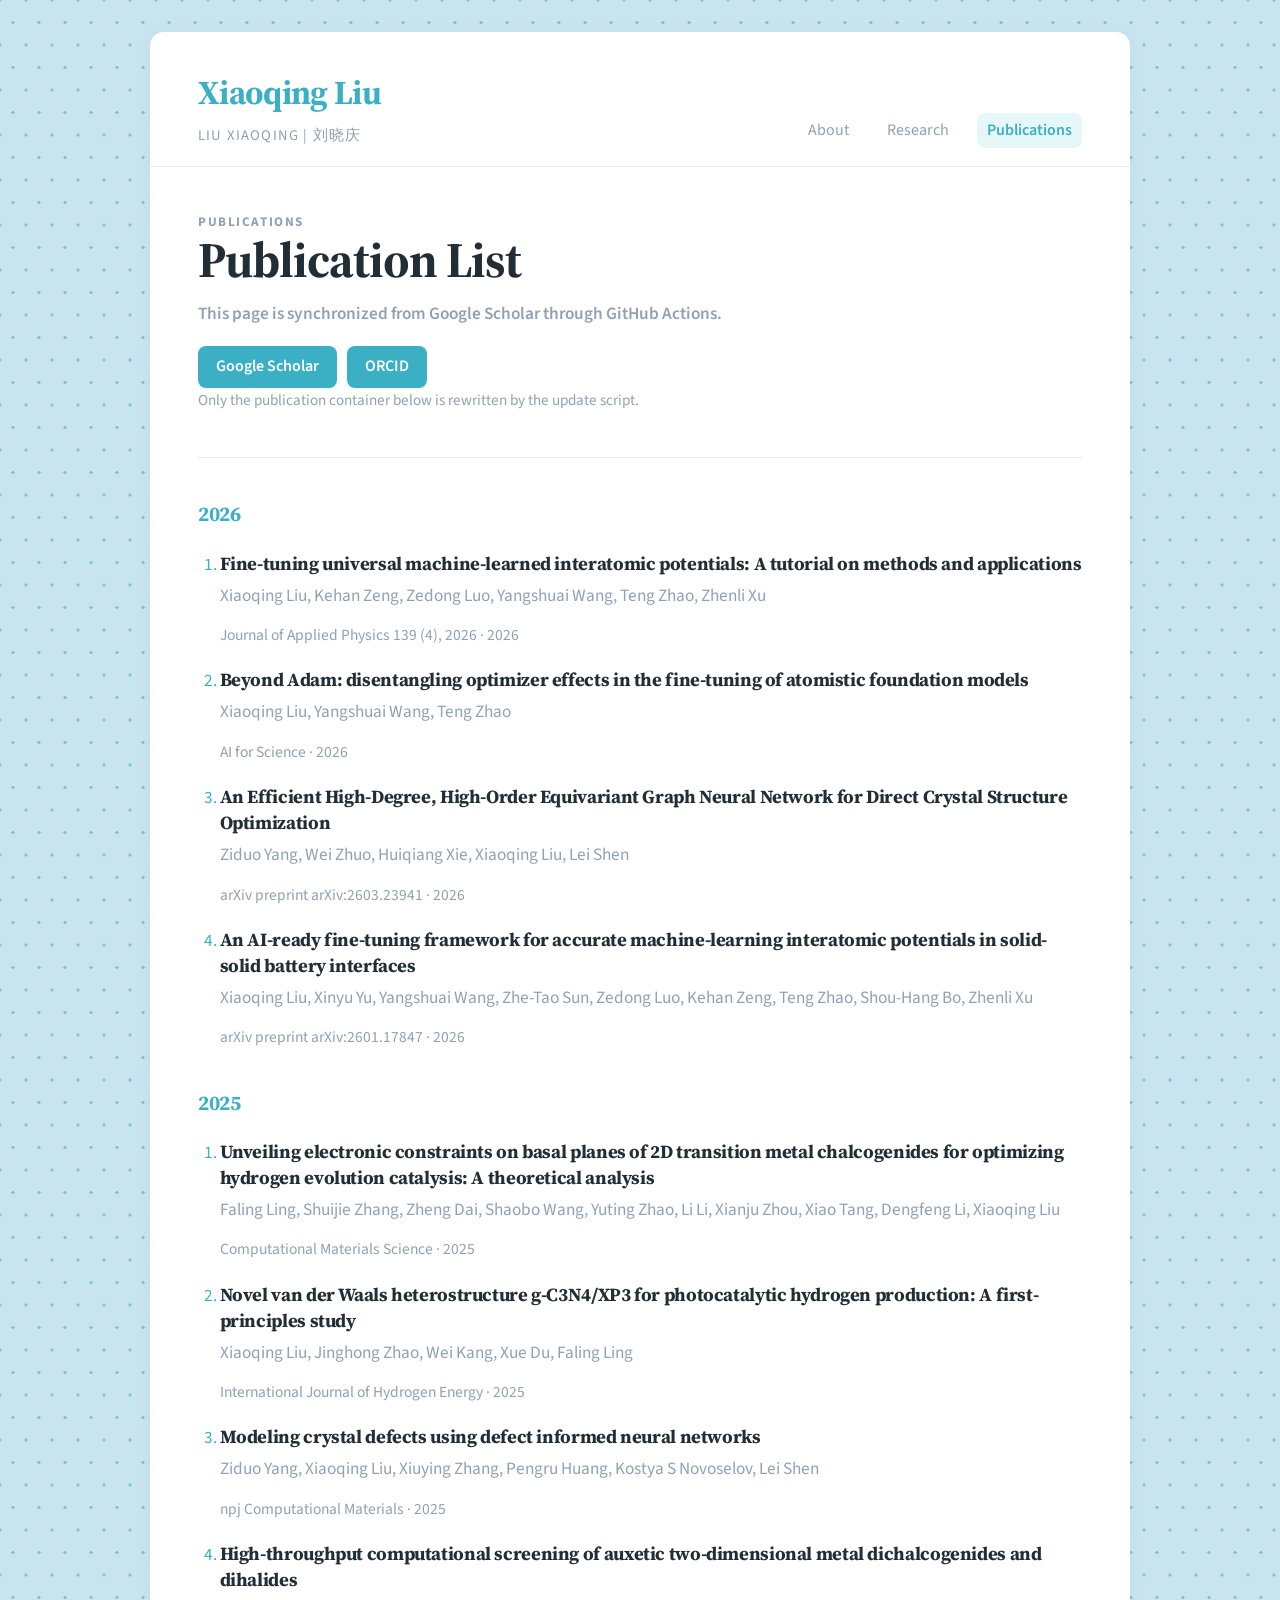
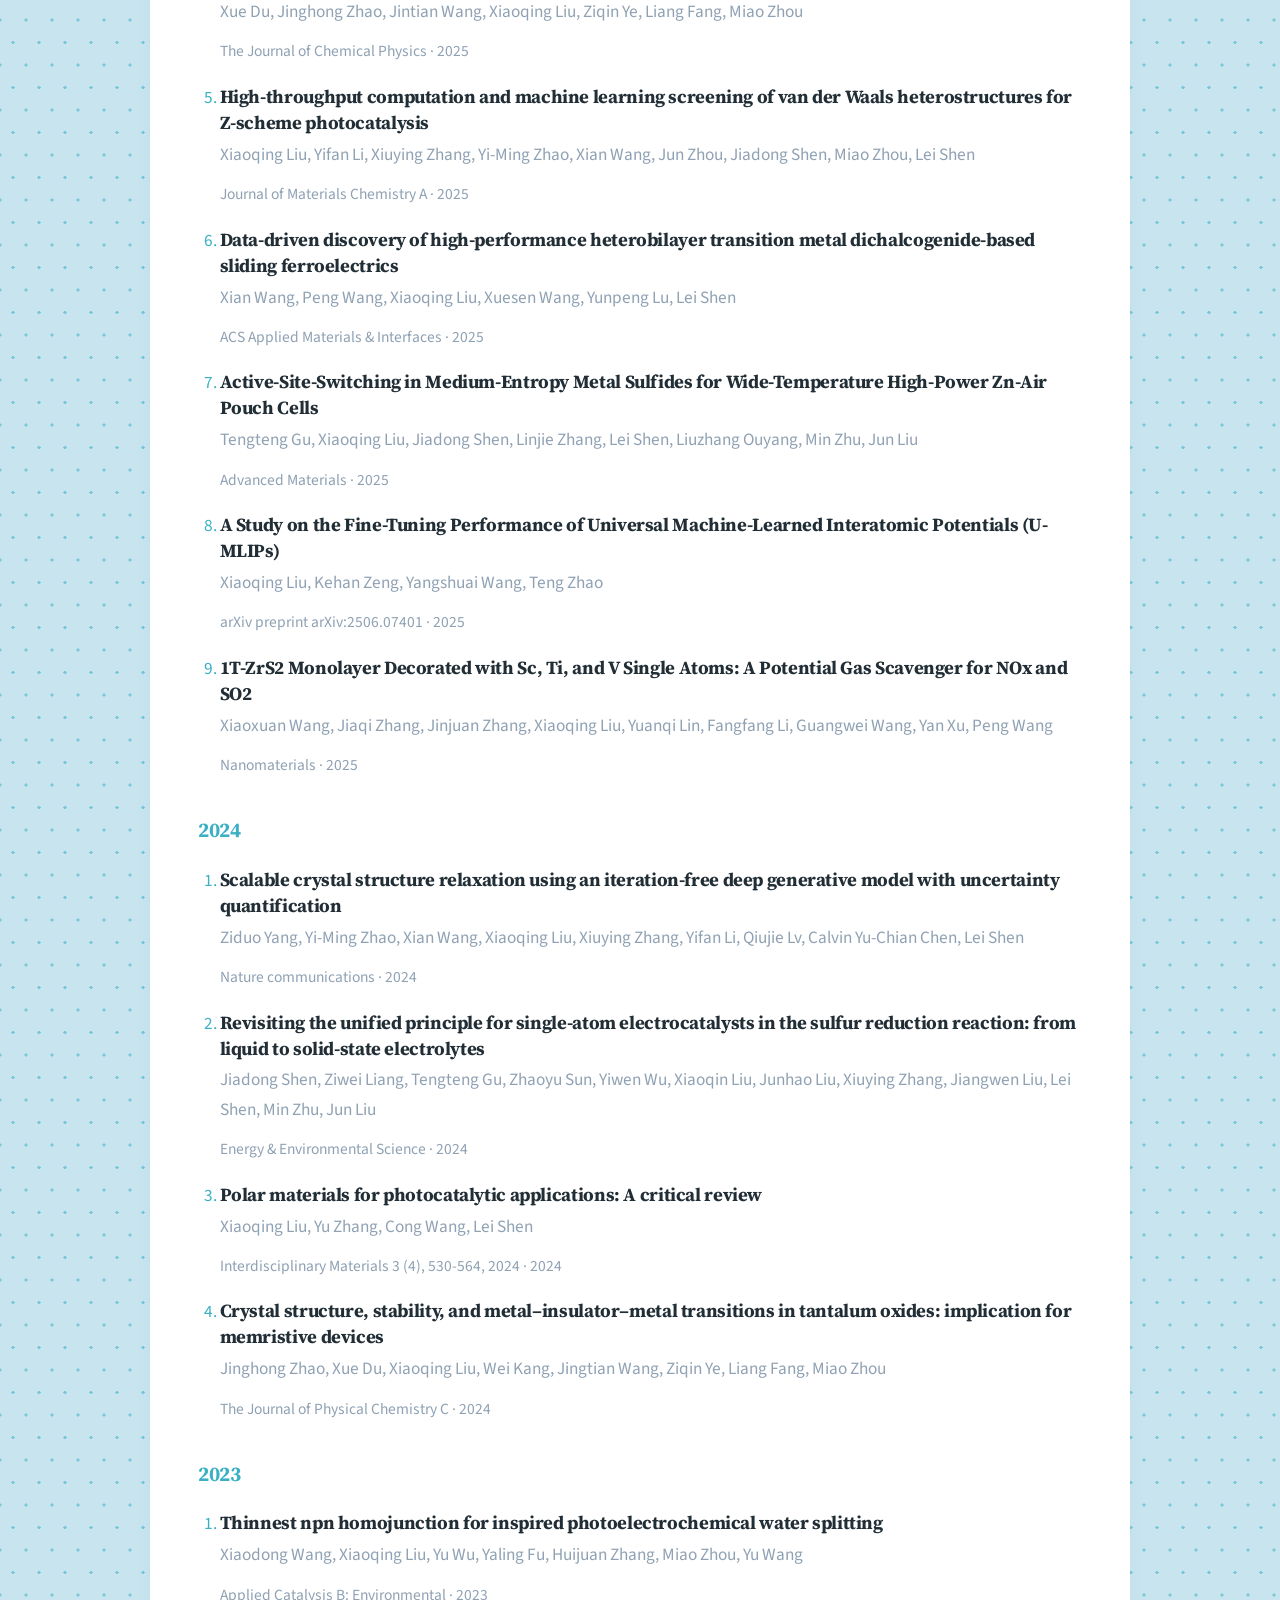
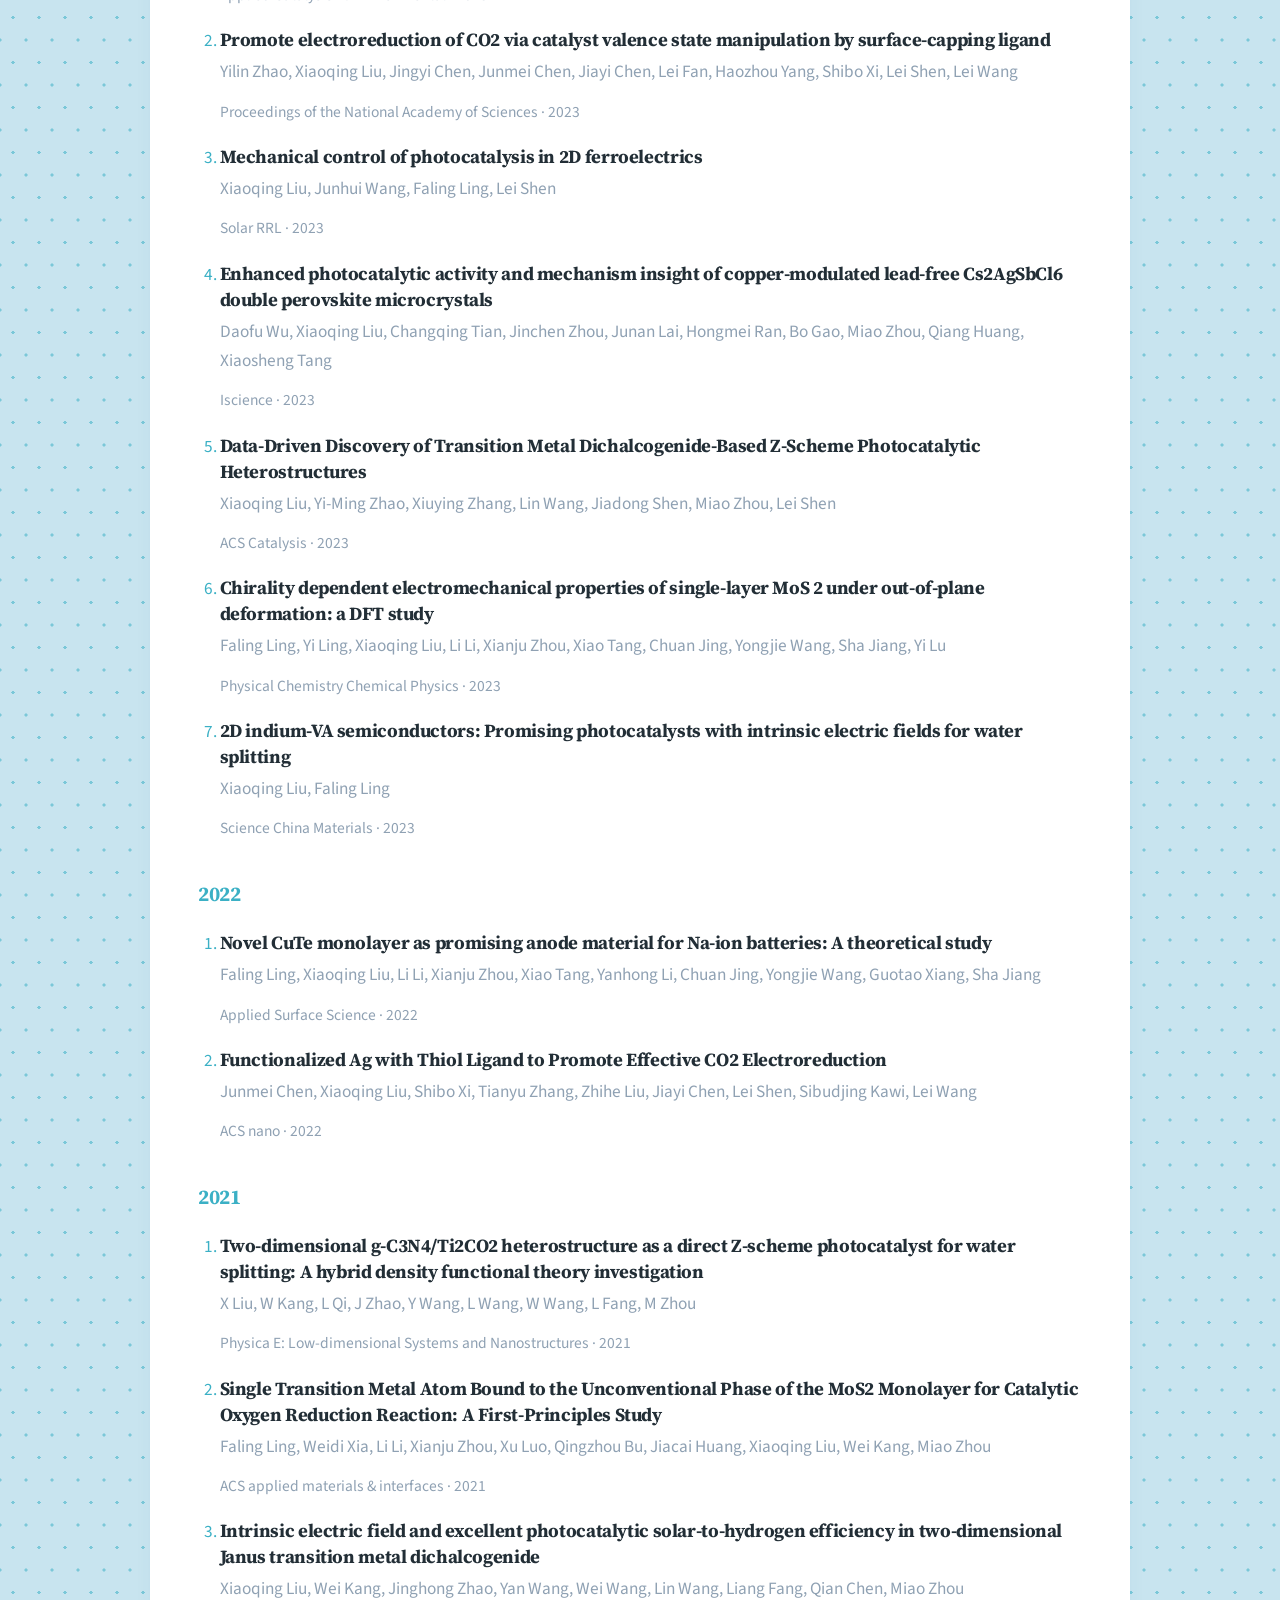
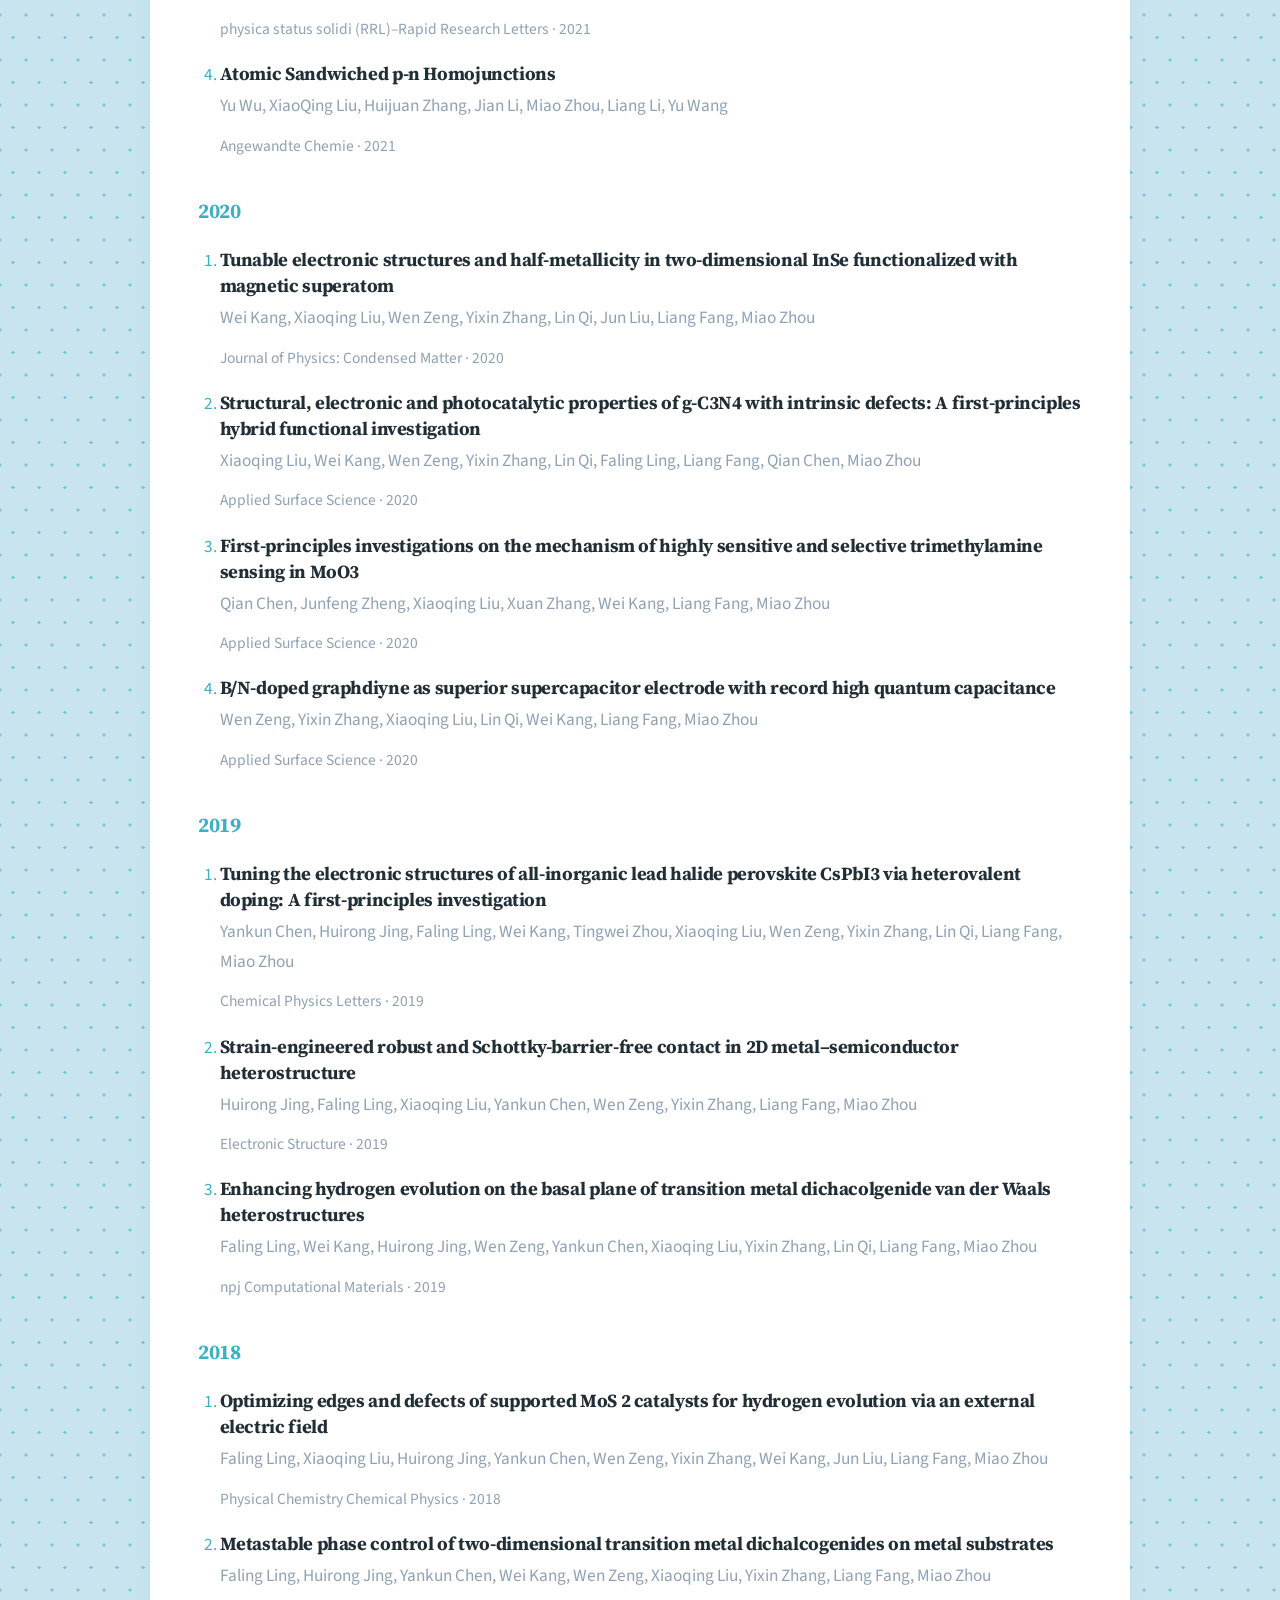
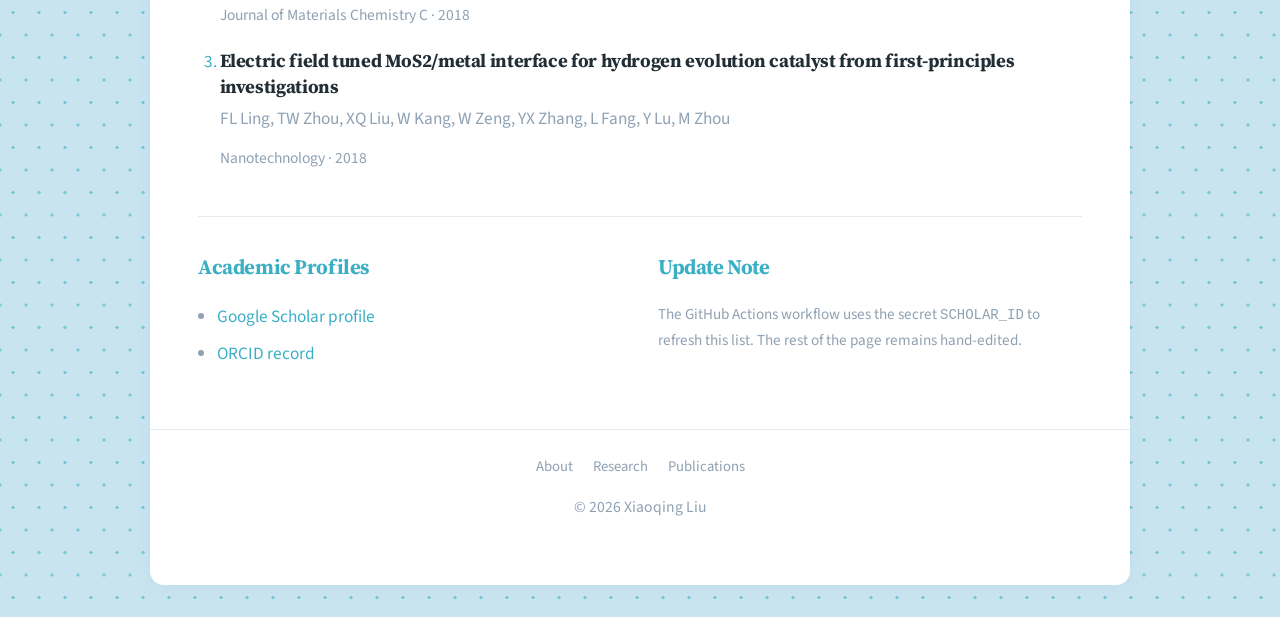
==== commit 62eee070: "Add publication hyperlinks, fix layout blank space, improve background and footer nav - Add journal/" ====
--- a/publications.html
+++ b/publications.html
@@ -51,22 +51,22 @@
                         <h2 class="publication-year">2026</h2>
                         <ol class="publication-list">
                             <li class="publication-item">
-                                <h3 class="publication-title">Fine-tuning universal machine-learned interatomic potentials: A tutorial on methods and applications</h3>
+                                <h3 class="publication-title"><a href="https://pubs.aip.org/aip/jap/article/139/4/041101/3378116/" target="_blank" rel="noopener noreferrer">Fine-tuning universal machine-learned interatomic potentials: A tutorial on methods and applications</a></h3>
                                 <p class="publication-authors">Xiaoqing Liu, Kehan Zeng, Zedong Luo, Yangshuai Wang, Teng Zhao, Zhenli Xu</p>
                                 <p class="publication-meta">Journal of Applied Physics 139 (4), 2026 · 2026</p>
                             </li>
                             <li class="publication-item">
-                                <h3 class="publication-title">Beyond Adam: disentangling optimizer effects in the fine-tuning of atomistic foundation models</h3>
+                                <h3 class="publication-title"><a href="https://arxiv.org/abs/2512.05489" target="_blank" rel="noopener noreferrer">Beyond Adam: disentangling optimizer effects in the fine-tuning of atomistic foundation models</a></h3>
                                 <p class="publication-authors">Xiaoqing Liu, Yangshuai Wang, Teng Zhao</p>
                                 <p class="publication-meta">AI for Science · 2026</p>
                             </li>
                             <li class="publication-item">
-                                <h3 class="publication-title">An Efficient High-Degree, High-Order Equivariant Graph Neural Network for Direct Crystal Structure Optimization</h3>
+                                <h3 class="publication-title"><a href="https://arxiv.org/abs/2603.23941" target="_blank" rel="noopener noreferrer">An Efficient High-Degree, High-Order Equivariant Graph Neural Network for Direct Crystal Structure Optimization</a></h3>
                                 <p class="publication-authors">Ziduo Yang, Wei Zhuo, Huiqiang Xie, Xiaoqing Liu, Lei Shen</p>
                                 <p class="publication-meta">arXiv preprint arXiv:2603.23941 · 2026</p>
                             </li>
                             <li class="publication-item">
-                                <h3 class="publication-title">An AI-ready fine-tuning framework for accurate machine-learning interatomic potentials in solid-solid battery interfaces</h3>
+                                <h3 class="publication-title"><a href="https://arxiv.org/abs/2601.17847" target="_blank" rel="noopener noreferrer">An AI-ready fine-tuning framework for accurate machine-learning interatomic potentials in solid-solid battery interfaces</a></h3>
                                 <p class="publication-authors">Xiaoqing Liu, Xinyu Yu, Yangshuai Wang, Zhe-Tao Sun, Zedong Luo, Kehan Zeng, Teng Zhao, Shou-Hang Bo, Zhenli Xu</p>
                                 <p class="publication-meta">arXiv preprint arXiv:2601.17847 · 2026</p>
                             </li>
@@ -86,37 +86,37 @@
                                 <p class="publication-meta">International Journal of Hydrogen Energy · 2025</p>
                             </li>
                             <li class="publication-item">
-                                <h3 class="publication-title">Modeling crystal defects using defect informed neural networks</h3>
+                                <h3 class="publication-title"><a href="https://www.nature.com/articles/s41524-025-01728-w" target="_blank" rel="noopener noreferrer">Modeling crystal defects using defect informed neural networks</a></h3>
                                 <p class="publication-authors">Ziduo Yang, Xiaoqing Liu, Xiuying Zhang, Pengru Huang, Kostya S Novoselov, Lei Shen</p>
                                 <p class="publication-meta">npj Computational Materials · 2025</p>
                             </li>
                             <li class="publication-item">
-                                <h3 class="publication-title">High-throughput computational screening of auxetic two-dimensional metal dichalcogenides and dihalides</h3>
+                                <h3 class="publication-title"><a href="https://pubs.aip.org/aip/jcp/article-abstract/162/1/014703/3329017/" target="_blank" rel="noopener noreferrer">High-throughput computational screening of auxetic two-dimensional metal dichalcogenides and dihalides</a></h3>
                                 <p class="publication-authors">Xue Du, Jinghong Zhao, Jintian Wang, Xiaoqing Liu, Ziqin Ye, Liang Fang, Miao Zhou</p>
                                 <p class="publication-meta">The Journal of Chemical Physics · 2025</p>
                             </li>
                             <li class="publication-item">
-                                <h3 class="publication-title">High-throughput computation and machine learning screening of van der Waals heterostructures for Z-scheme photocatalysis</h3>
+                                <h3 class="publication-title"><a href="https://pubs.rsc.org/en/content/articlehtml/2025/ta/d4ta07683d" target="_blank" rel="noopener noreferrer">High-throughput computation and machine learning screening of van der Waals heterostructures for Z-scheme photocatalysis</a></h3>
                                 <p class="publication-authors">Xiaoqing Liu, Yifan Li, Xiuying Zhang, Yi-Ming Zhao, Xian Wang, Jun Zhou, Jiadong Shen, Miao Zhou, Lei Shen</p>
                                 <p class="publication-meta">Journal of Materials Chemistry A · 2025</p>
                             </li>
                             <li class="publication-item">
-                                <h3 class="publication-title">Data-driven discovery of high-performance heterobilayer transition metal dichalcogenide-based sliding ferroelectrics</h3>
+                                <h3 class="publication-title"><a href="https://pubs.acs.org/doi/10.1021/acsami.4c19017" target="_blank" rel="noopener noreferrer">Data-driven discovery of high-performance heterobilayer transition metal dichalcogenide-based sliding ferroelectrics</a></h3>
                                 <p class="publication-authors">Xian Wang, Peng Wang, Xiaoqing Liu, Xuesen Wang, Yunpeng Lu, Lei Shen</p>
                                 <p class="publication-meta">ACS Applied Materials &amp; Interfaces · 2025</p>
                             </li>
                             <li class="publication-item">
-                                <h3 class="publication-title">Active‐Site‐Switching in Medium‐Entropy Metal Sulfides for Wide‐Temperature High‐Power Zn‐Air Pouch Cells</h3>
+                                <h3 class="publication-title"><a href="https://advanced.onlinelibrary.wiley.com/doi/10.1002/adma.202503500" target="_blank" rel="noopener noreferrer">Active‐Site‐Switching in Medium‐Entropy Metal Sulfides for Wide‐Temperature High‐Power Zn‐Air Pouch Cells</a></h3>
                                 <p class="publication-authors">Tengteng Gu, Xiaoqing Liu, Jiadong Shen, Linjie Zhang, Lei Shen, Liuzhang Ouyang, Min Zhu, Jun Liu</p>
                                 <p class="publication-meta">Advanced Materials · 2025</p>
                             </li>
                             <li class="publication-item">
-                                <h3 class="publication-title">A Study on the Fine-Tuning Performance of Universal Machine-Learned Interatomic Potentials (U-MLIPs)</h3>
+                                <h3 class="publication-title"><a href="https://arxiv.org/abs/2506.07401" target="_blank" rel="noopener noreferrer">A Study on the Fine-Tuning Performance of Universal Machine-Learned Interatomic Potentials (U-MLIPs)</a></h3>
                                 <p class="publication-authors">Xiaoqing Liu, Kehan Zeng, Yangshuai Wang, Teng Zhao</p>
                                 <p class="publication-meta">arXiv preprint arXiv:2506.07401 · 2025</p>
                             </li>
                             <li class="publication-item">
-                                <h3 class="publication-title">1T-ZrS2 Monolayer Decorated with Sc, Ti, and V Single Atoms: A Potential Gas Scavenger for NOx and SO2</h3>
+                                <h3 class="publication-title"><a href="https://www.mdpi.com/2079-4991/15/21/1653" target="_blank" rel="noopener noreferrer">1T-ZrS2 Monolayer Decorated with Sc, Ti, and V Single Atoms: A Potential Gas Scavenger for NOx and SO2</a></h3>
                                 <p class="publication-authors">Xiaoxuan Wang, Jiaqi Zhang, Jinjuan Zhang, Xiaoqing Liu, Yuanqi Lin, Fangfang Li, Guangwei Wang, Yan Xu, Peng Wang</p>
                                 <p class="publication-meta">Nanomaterials · 2025</p>
                             </li>
@@ -126,22 +126,22 @@
                         <h2 class="publication-year">2024</h2>
                         <ol class="publication-list">
                             <li class="publication-item">
-                                <h3 class="publication-title">Scalable crystal structure relaxation using an iteration-free deep generative model with uncertainty quantification</h3>
+                                <h3 class="publication-title"><a href="https://www.nature.com/articles/s41467-024-52378-3" target="_blank" rel="noopener noreferrer">Scalable crystal structure relaxation using an iteration-free deep generative model with uncertainty quantification</a></h3>
                                 <p class="publication-authors">Ziduo Yang, Yi-Ming Zhao, Xian Wang, Xiaoqing Liu, Xiuying Zhang, Yifan Li, Qiujie Lv, Calvin Yu-Chian Chen, Lei Shen</p>
                                 <p class="publication-meta">Nature communications · 2024</p>
                             </li>
                             <li class="publication-item">
-                                <h3 class="publication-title">Revisiting the unified principle for single-atom electrocatalysts in the sulfur reduction reaction: from liquid to solid-state electrolytes</h3>
+                                <h3 class="publication-title"><a href="https://pubs.rsc.org/en/Content/ArticleLanding/2024/EE/D4EE01885K" target="_blank" rel="noopener noreferrer">Revisiting the unified principle for single-atom electrocatalysts in the sulfur reduction reaction: from liquid to solid-state electrolytes</a></h3>
                                 <p class="publication-authors">Jiadong Shen, Ziwei Liang, Tengteng Gu, Zhaoyu Sun, Yiwen Wu, Xiaoqin Liu, Junhao Liu, Xiuying Zhang, Jiangwen Liu, Lei Shen, Min Zhu, Jun Liu</p>
                                 <p class="publication-meta">Energy &amp; Environmental Science · 2024</p>
                             </li>
                             <li class="publication-item">
-                                <h3 class="publication-title">Polar materials for photocatalytic applications: A critical review</h3>
+                                <h3 class="publication-title"><a href="https://onlinelibrary.wiley.com/doi/10.1002/idm2.12176" target="_blank" rel="noopener noreferrer">Polar materials for photocatalytic applications: A critical review</a></h3>
                                 <p class="publication-authors">Xiaoqing Liu, Yu Zhang, Cong Wang, Lei Shen</p>
                                 <p class="publication-meta">Interdisciplinary Materials 3 (4), 530-564, 2024 · 2024</p>
                             </li>
                             <li class="publication-item">
-                                <h3 class="publication-title">Crystal structure, stability, and metal–insulator–metal transitions in tantalum oxides: implication for memristive devices</h3>
+                                <h3 class="publication-title"><a href="https://pubs.acs.org/doi/10.1021/acs.jpcc.4c03270" target="_blank" rel="noopener noreferrer">Crystal structure, stability, and metal–insulator–metal transitions in tantalum oxides: implication for memristive devices</a></h3>
                                 <p class="publication-authors">Jinghong Zhao, Xue Du, Xiaoqing Liu, Wei Kang, Jingtian Wang, Ziqin Ye, Liang Fang, Miao Zhou</p>
                                 <p class="publication-meta">The Journal of Physical Chemistry C · 2024</p>
                             </li>
@@ -151,37 +151,37 @@
                         <h2 class="publication-year">2023</h2>
                         <ol class="publication-list">
                             <li class="publication-item">
-                                <h3 class="publication-title">Thinnest npn homojunction for inspired photoelectrochemical water splitting</h3>
+                                <h3 class="publication-title"><a href="https://www.sciencedirect.com/science/article/pii/S0926337322011237" target="_blank" rel="noopener noreferrer">Thinnest npn homojunction for inspired photoelectrochemical water splitting</a></h3>
                                 <p class="publication-authors">Xiaodong Wang, Xiaoqing Liu, Yu Wu, Yaling Fu, Huijuan Zhang, Miao Zhou, Yu Wang</p>
                                 <p class="publication-meta">Applied Catalysis B: Environmental · 2023</p>
                             </li>
                             <li class="publication-item">
-                                <h3 class="publication-title">Promote electroreduction of CO2 via catalyst valence state manipulation by surface-capping ligand</h3>
+                                <h3 class="publication-title"><a href="https://www.pnas.org/doi/10.1073/pnas.2218040120" target="_blank" rel="noopener noreferrer">Promote electroreduction of CO2 via catalyst valence state manipulation by surface-capping ligand</a></h3>
                                 <p class="publication-authors">Yilin Zhao, Xiaoqing Liu, Jingyi Chen, Junmei Chen, Jiayi Chen, Lei Fan, Haozhou Yang, Shibo Xi, Lei Shen, Lei Wang</p>
                                 <p class="publication-meta">Proceedings of the National Academy of Sciences · 2023</p>
                             </li>
                             <li class="publication-item">
-                                <h3 class="publication-title">Mechanical control of photocatalysis in 2D ferroelectrics</h3>
+                                <h3 class="publication-title"><a href="https://onlinelibrary.wiley.com/doi/10.1002/solr.202300589" target="_blank" rel="noopener noreferrer">Mechanical control of photocatalysis in 2D ferroelectrics</a></h3>
                                 <p class="publication-authors">Xiaoqing Liu, Junhui Wang, Faling Ling, Lei Shen</p>
                                 <p class="publication-meta">Solar RRL · 2023</p>
                             </li>
                             <li class="publication-item">
-                                <h3 class="publication-title">Enhanced photocatalytic activity and mechanism insight of copper-modulated lead-free Cs2AgSbCl6 double perovskite microcrystals</h3>
+                                <h3 class="publication-title"><a href="https://www.sciencedirect.com/science/article/pii/S2589004223014323" target="_blank" rel="noopener noreferrer">Enhanced photocatalytic activity and mechanism insight of copper-modulated lead-free Cs2AgSbCl6 double perovskite microcrystals</a></h3>
                                 <p class="publication-authors">Daofu Wu, Xiaoqing Liu, Changqing Tian, Jinchen Zhou, Junan Lai, Hongmei Ran, Bo Gao, Miao Zhou, Qiang Huang, Xiaosheng Tang</p>
                                 <p class="publication-meta">Iscience · 2023</p>
                             </li>
                             <li class="publication-item">
-                                <h3 class="publication-title">Data-Driven Discovery of Transition Metal Dichalcogenide-Based Z-Scheme Photocatalytic Heterostructures</h3>
+                                <h3 class="publication-title"><a href="https://pubs.acs.org/doi/10.1021/acscatal.3c02315" target="_blank" rel="noopener noreferrer">Data-Driven Discovery of Transition Metal Dichalcogenide-Based Z-Scheme Photocatalytic Heterostructures</a></h3>
                                 <p class="publication-authors">Xiaoqing Liu, Yi-Ming Zhao, Xiuying Zhang, Lin Wang, Jiadong Shen, Miao Zhou, Lei Shen</p>
                                 <p class="publication-meta">ACS Catalysis · 2023</p>
                             </li>
                             <li class="publication-item">
-                                <h3 class="publication-title">Chirality dependent electromechanical properties of single-layer MoS 2 under out-of-plane deformation: a DFT study</h3>
+                                <h3 class="publication-title"><a href="https://pubs.rsc.org/en/content/articlelanding/2023/cp/d3cp04032a" target="_blank" rel="noopener noreferrer">Chirality dependent electromechanical properties of single-layer MoS 2 under out-of-plane deformation: a DFT study</a></h3>
                                 <p class="publication-authors">Faling Ling, Yi Ling, Xiaoqing Liu, Li Li, Xianju Zhou, Xiao Tang, Chuan Jing, Yongjie Wang, Sha Jiang, Yi Lu</p>
                                 <p class="publication-meta">Physical Chemistry Chemical Physics · 2023</p>
                             </li>
                             <li class="publication-item">
-                                <h3 class="publication-title">2D indium-VA semiconductors: Promising photocatalysts with intrinsic electric fields for water splitting</h3>
+                                <h3 class="publication-title"><a href="https://link.springer.com/article/10.1007/s40843-022-2432-3" target="_blank" rel="noopener noreferrer">2D indium-VA semiconductors: Promising photocatalysts with intrinsic electric fields for water splitting</a></h3>
                                 <p class="publication-authors">Xiaoqing Liu, Faling Ling</p>
                                 <p class="publication-meta">Science China Materials · 2023</p>
                             </li>
@@ -191,12 +191,12 @@
                         <h2 class="publication-year">2022</h2>
                         <ol class="publication-list">
                             <li class="publication-item">
-                                <h3 class="publication-title">Novel CuTe monolayer as promising anode material for Na-ion batteries: A theoretical study</h3>
+                                <h3 class="publication-title"><a href="https://www.sciencedirect.com/science/article/abs/pii/S0169433221025988" target="_blank" rel="noopener noreferrer">Novel CuTe monolayer as promising anode material for Na-ion batteries: A theoretical study</a></h3>
                                 <p class="publication-authors">Faling Ling, Xiaoqing Liu, Li Li, Xianju Zhou, Xiao Tang, Yanhong Li, Chuan Jing, Yongjie Wang, Guotao Xiang, Sha Jiang</p>
                                 <p class="publication-meta">Applied Surface Science · 2022</p>
                             </li>
                             <li class="publication-item">
-                                <h3 class="publication-title">Functionalized Ag with Thiol Ligand to Promote Effective CO2 Electroreduction</h3>
+                                <h3 class="publication-title"><a href="https://pubs.acs.org/doi/10.1021/acsnano.2c03512" target="_blank" rel="noopener noreferrer">Functionalized Ag with Thiol Ligand to Promote Effective CO2 Electroreduction</a></h3>
                                 <p class="publication-authors">Junmei Chen, Xiaoqing Liu, Shibo Xi, Tianyu Zhang, Zhihe Liu, Jiayi Chen, Lei Shen, Sibudjing Kawi, Lei Wang</p>
                                 <p class="publication-meta">ACS nano · 2022</p>
                             </li>
@@ -211,17 +211,17 @@
                                 <p class="publication-meta">Physica E: Low-dimensional Systems and Nanostructures · 2021</p>
                             </li>
                             <li class="publication-item">
-                                <h3 class="publication-title">Single Transition Metal Atom Bound to the Unconventional Phase of the MoS2 Monolayer for Catalytic Oxygen Reduction Reaction: A First-Principles Study</h3>
+                                <h3 class="publication-title"><a href="https://pubs.acs.org/doi/10.1021/acsami.0c21597" target="_blank" rel="noopener noreferrer">Single Transition Metal Atom Bound to the Unconventional Phase of the MoS2 Monolayer for Catalytic Oxygen Reduction Reaction: A First-Principles Study</a></h3>
                                 <p class="publication-authors">Faling Ling, Weidi Xia, Li Li, Xianju Zhou, Xu Luo, Qingzhou Bu, Jiacai Huang, Xiaoqing Liu, Wei Kang, Miao Zhou</p>
                                 <p class="publication-meta">ACS applied materials &amp; interfaces · 2021</p>
                             </li>
                             <li class="publication-item">
-                                <h3 class="publication-title">Intrinsic electric field and excellent photocatalytic solar‐to‐hydrogen efficiency in two‐dimensional Janus transition metal dichalcogenide</h3>
+                                <h3 class="publication-title"><a href="https://onlinelibrary.wiley.com/doi/10.1002/pssr.202100417" target="_blank" rel="noopener noreferrer">Intrinsic electric field and excellent photocatalytic solar‐to‐hydrogen efficiency in two‐dimensional Janus transition metal dichalcogenide</a></h3>
                                 <p class="publication-authors">Xiaoqing Liu, Wei Kang, Jinghong Zhao, Yan Wang, Wei Wang, Lin Wang, Liang Fang, Qian Chen, Miao Zhou</p>
                                 <p class="publication-meta">physica status solidi (RRL)–Rapid Research Letters · 2021</p>
                             </li>
                             <li class="publication-item">
-                                <h3 class="publication-title">Atomic Sandwiched p‐n Homojunctions</h3>
+                                <h3 class="publication-title"><a href="https://onlinelibrary.wiley.com/doi/10.1002/anie.202012734" target="_blank" rel="noopener noreferrer">Atomic Sandwiched p‐n Homojunctions</a></h3>
                                 <p class="publication-authors">Yu Wu, XiaoQing Liu, Huijuan Zhang, Jian Li, Miao Zhou, Liang Li, Yu Wang</p>
                                 <p class="publication-meta">Angewandte Chemie · 2021</p>
                             </li>
@@ -236,7 +236,7 @@
                                 <p class="publication-meta">Journal of Physics: Condensed Matter · 2020</p>
                             </li>
                             <li class="publication-item">
-                                <h3 class="publication-title">Structural, electronic and photocatalytic properties of g-C3N4 with intrinsic defects: A first-principles hybrid functional investigation</h3>
+                                <h3 class="publication-title"><a href="https://doi.org/10.1016/j.apsusc.2019.143994" target="_blank" rel="noopener noreferrer">Structural, electronic and photocatalytic properties of g-C3N4 with intrinsic defects: A first-principles hybrid functional investigation</a></h3>
                                 <p class="publication-authors">Xiaoqing Liu, Wei Kang, Wen Zeng, Yixin Zhang, Lin Qi, Faling Ling, Liang Fang, Qian Chen, Miao Zhou</p>
                                 <p class="publication-meta">Applied Surface Science · 2020</p>
                             </li>
@@ -246,7 +246,7 @@
                                 <p class="publication-meta">Applied Surface Science · 2020</p>
                             </li>
                             <li class="publication-item">
-                                <h3 class="publication-title">B/N-doped graphdiyne as superior supercapacitor electrode with record high quantum capacitance</h3>
+                                <h3 class="publication-title"><a href="https://www.sciencedirect.com/science/article/abs/pii/S0169433220312253" target="_blank" rel="noopener noreferrer">B/N-doped graphdiyne as superior supercapacitor electrode with record high quantum capacitance</a></h3>
                                 <p class="publication-authors">Wen Zeng, Yixin Zhang, Xiaoqing Liu, Lin Qi, Wei Kang, Liang Fang, Miao Zhou</p>
                                 <p class="publication-meta">Applied Surface Science · 2020</p>
                             </li>
@@ -261,12 +261,12 @@
                                 <p class="publication-meta">Chemical Physics Letters · 2019</p>
                             </li>
                             <li class="publication-item">
-                                <h3 class="publication-title">Strain-engineered robust and Schottky-barrier-free contact in 2D metal–semiconductor heterostructure</h3>
+                                <h3 class="publication-title"><a href="https://doi.org/10.1088/2516-1075/aaf0b3" target="_blank" rel="noopener noreferrer">Strain-engineered robust and Schottky-barrier-free contact in 2D metal–semiconductor heterostructure</a></h3>
                                 <p class="publication-authors">Huirong Jing, Faling Ling, Xiaoqing Liu, Yankun Chen, Wen Zeng, Yixin Zhang, Liang Fang, Miao Zhou</p>
                                 <p class="publication-meta">Electronic Structure · 2019</p>
                             </li>
                             <li class="publication-item">
-                                <h3 class="publication-title">Enhancing hydrogen evolution on the basal plane of transition metal dichacolgenide van der Waals heterostructures</h3>
+                                <h3 class="publication-title"><a href="https://www.nature.com/articles/s41524-019-0161-8" target="_blank" rel="noopener noreferrer">Enhancing hydrogen evolution on the basal plane of transition metal dichacolgenide van der Waals heterostructures</a></h3>
                                 <p class="publication-authors">Faling Ling, Wei Kang, Huirong Jing, Wen Zeng, Yankun Chen, Xiaoqing Liu, Yixin Zhang, Lin Qi, Liang Fang, Miao Zhou</p>
                                 <p class="publication-meta">npj Computational Materials · 2019</p>
                             </li>
@@ -276,17 +276,17 @@
                         <h2 class="publication-year">2018</h2>
                         <ol class="publication-list">
                             <li class="publication-item">
-                                <h3 class="publication-title">Optimizing edges and defects of supported MoS 2 catalysts for hydrogen evolution via an external electric field</h3>
+                                <h3 class="publication-title"><a href="https://pubs.rsc.org/en/content/articlelanding/2018/cp/c8cp03407a" target="_blank" rel="noopener noreferrer">Optimizing edges and defects of supported MoS 2 catalysts for hydrogen evolution via an external electric field</a></h3>
                                 <p class="publication-authors">Faling Ling, Xiaoqing Liu, Huirong Jing, Yankun Chen, Wen Zeng, Yixin Zhang, Wei Kang, Jun Liu, Liang Fang, Miao Zhou</p>
                                 <p class="publication-meta">Physical Chemistry Chemical Physics · 2018</p>
                             </li>
                             <li class="publication-item">
-                                <h3 class="publication-title">Metastable phase control of two-dimensional transition metal dichalcogenides on metal substrates</h3>
+                                <h3 class="publication-title"><a href="https://pubs.rsc.org/en/content/articlelanding/2018/TC/C8TC04087G" target="_blank" rel="noopener noreferrer">Metastable phase control of two-dimensional transition metal dichalcogenides on metal substrates</a></h3>
                                 <p class="publication-authors">Faling Ling, Huirong Jing, Yankun Chen, Wei Kang, Wen Zeng, Xiaoqing Liu, Yixin Zhang, Liang Fang, Miao Zhou</p>
                                 <p class="publication-meta">Journal of Materials Chemistry C · 2018</p>
                             </li>
                             <li class="publication-item">
-                                <h3 class="publication-title">Electric field tuned MoS2/metal interface for hydrogen evolution catalyst from first-principles investigations</h3>
+                                <h3 class="publication-title"><a href="https://doi.org/10.1088/1361-6528/aa9eb5" target="_blank" rel="noopener noreferrer">Electric field tuned MoS2/metal interface for hydrogen evolution catalyst from first-principles investigations</a></h3>
                                 <p class="publication-authors">FL Ling, TW Zhou, XQ Liu, W Kang, W Zeng, YX Zhang, L Fang, Y Lu, M Zhou</p>
                                 <p class="publication-meta">Nanotechnology · 2018</p>
                             </li>
--- a/style.css
+++ b/style.css
@@ -23,7 +23,12 @@
 
 body {
     margin: 0;
-    background: var(--bg);
+    background-color: #c8e4ef;
+    background-image:
+        radial-gradient(circle, rgba(59,176,197,0.55) 1.8px, transparent 1.8px),
+        radial-gradient(circle, rgba(59,176,197,0.55) 1.8px, transparent 1.8px);
+    background-size: 26px 45px;
+    background-position: 0 0, 13px 22.5px;
     color: var(--text);
     font-family: "Source Sans 3", "Segoe UI", sans-serif;
     line-height: 1.7;
@@ -283,6 +288,12 @@
 
 .detail-list dt {
     margin-bottom: 4px;
+}
+
+.hero-timeline {
+    margin-top: 28px;
+    padding-top: 20px;
+    border-top: 1px solid var(--line);
 }
 
 .link-row {
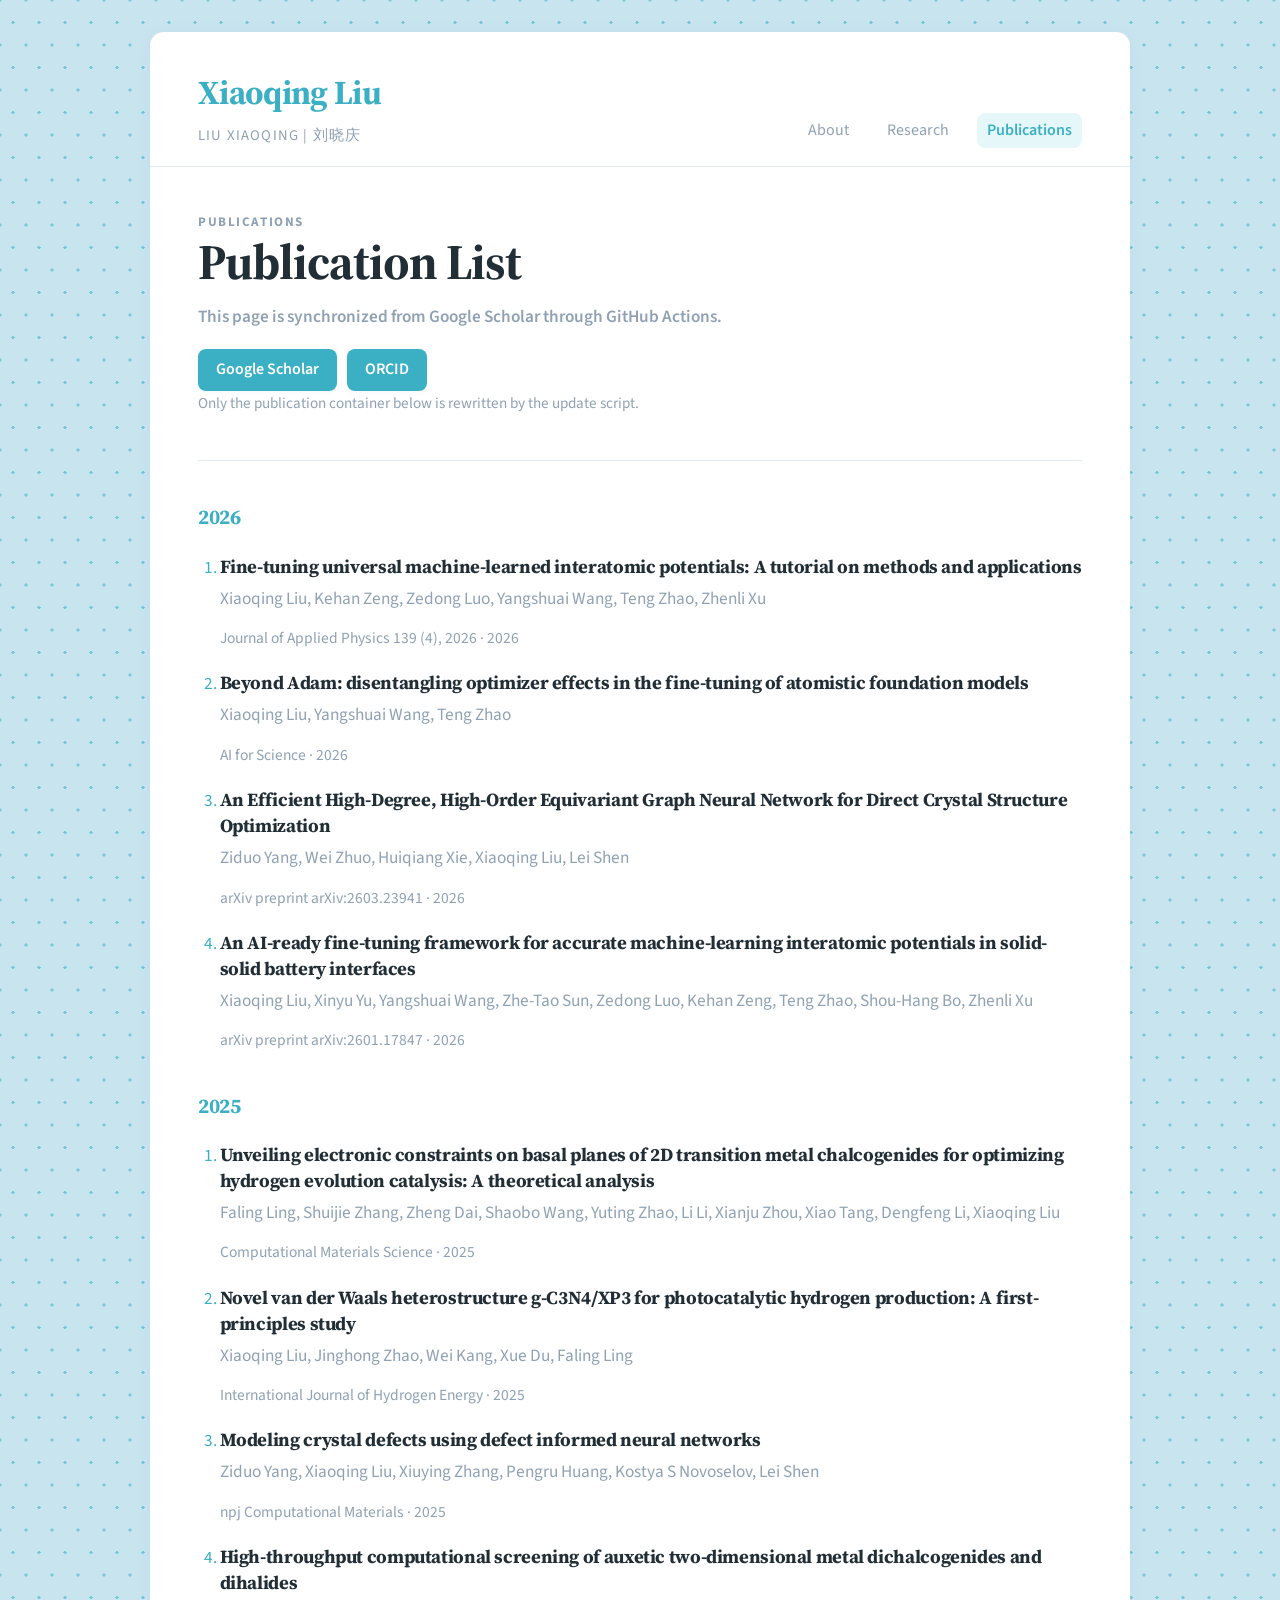
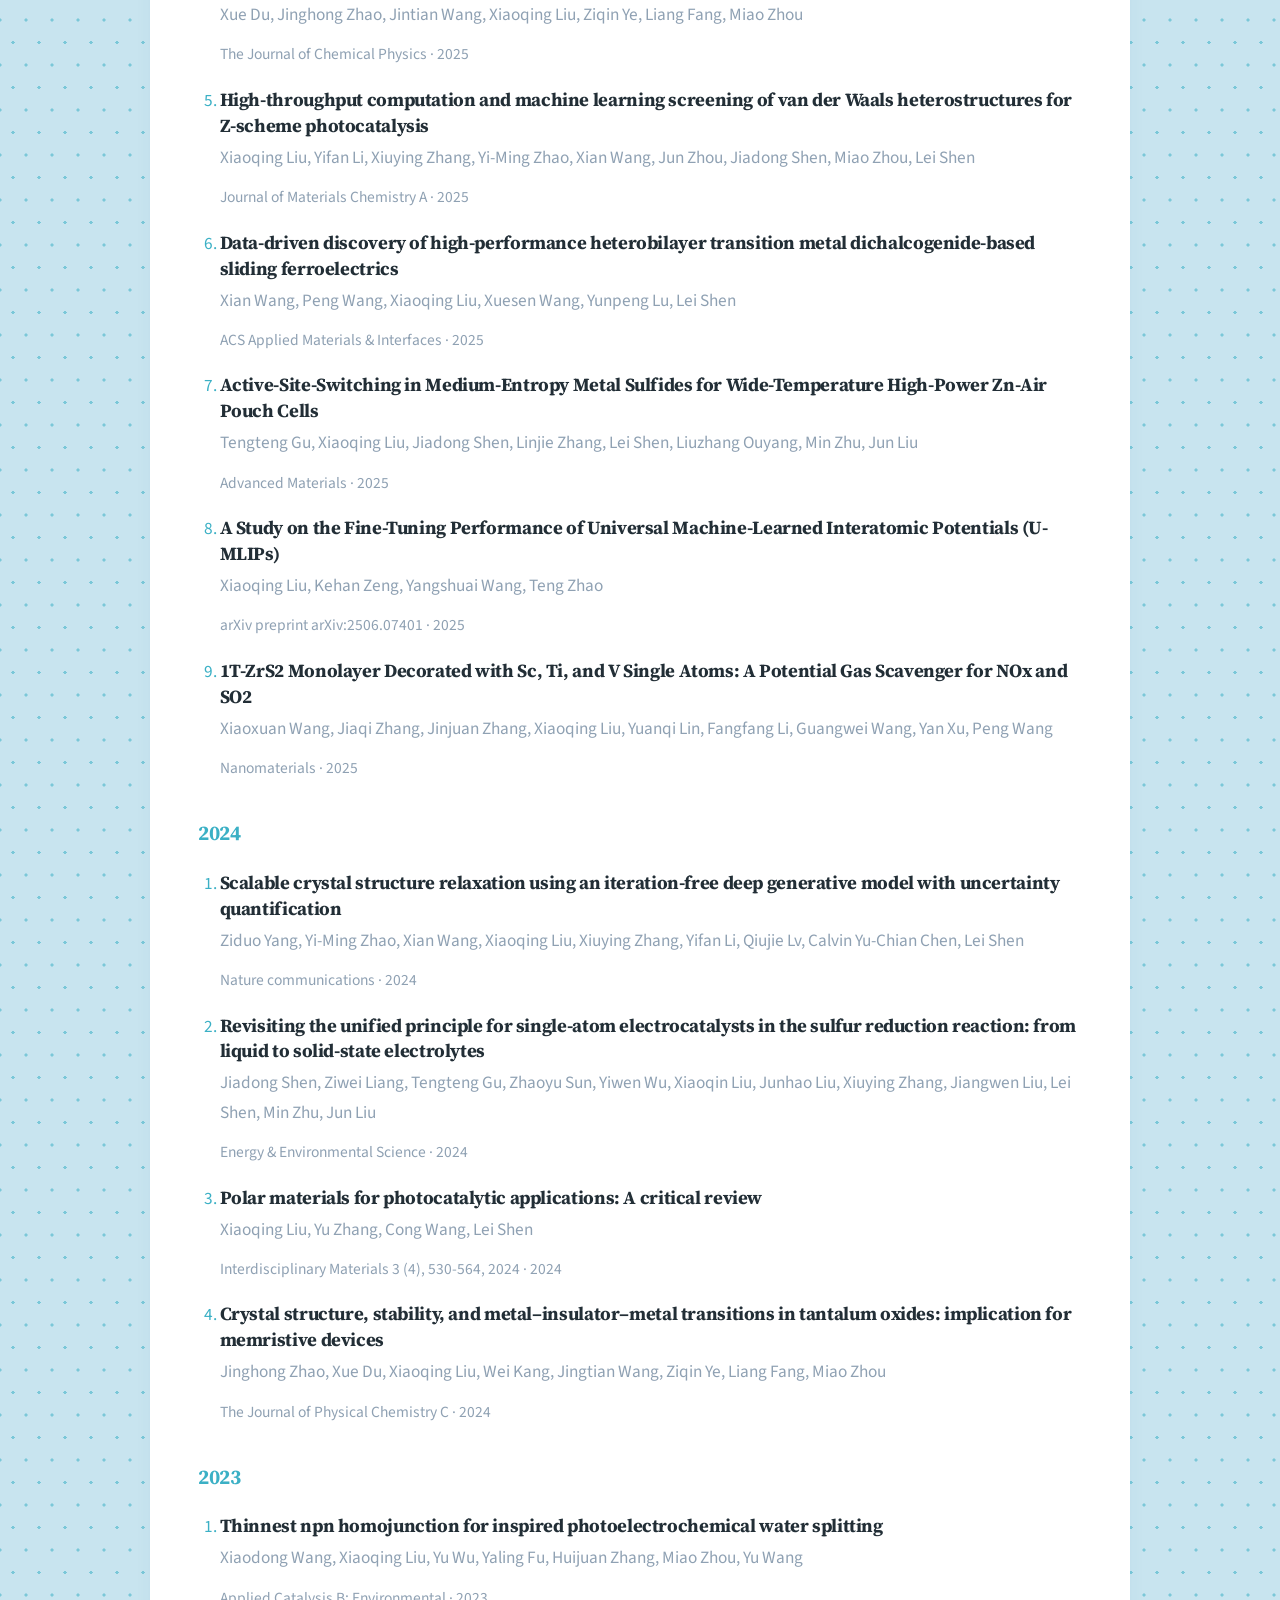
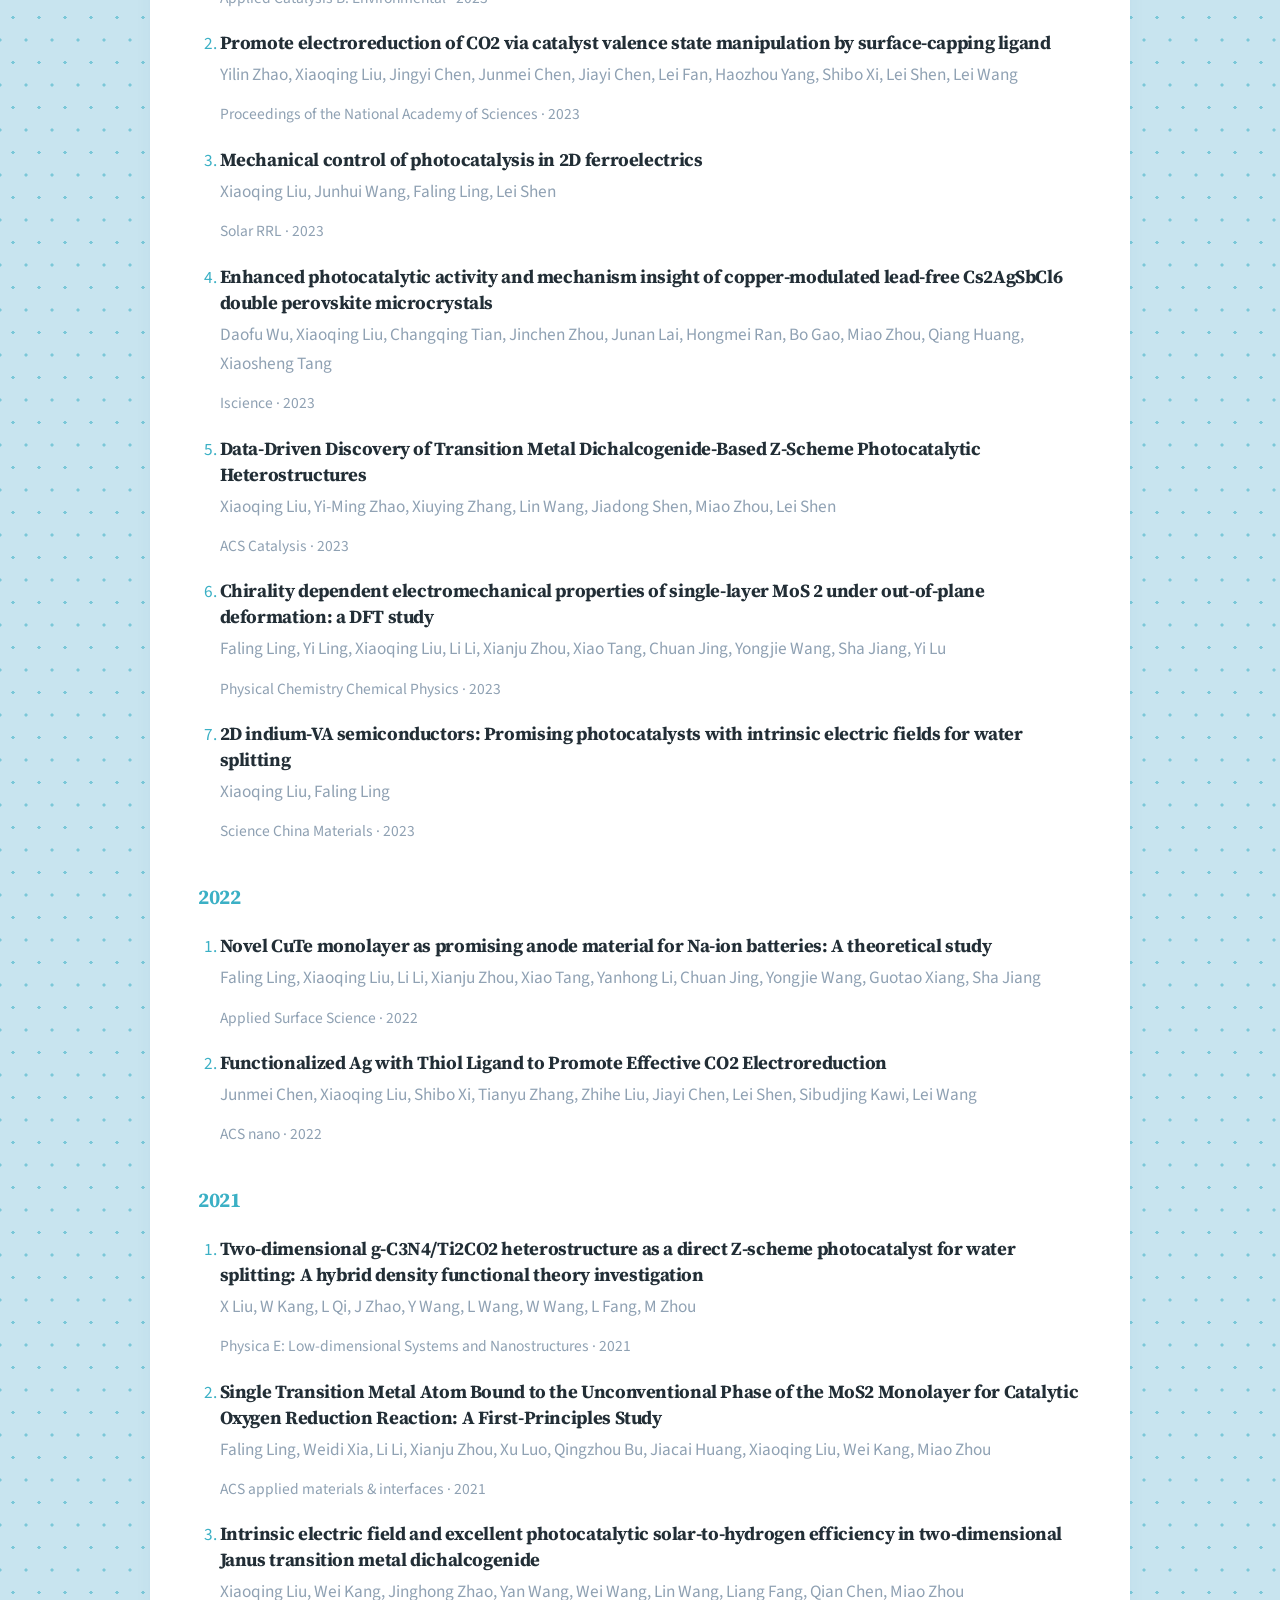
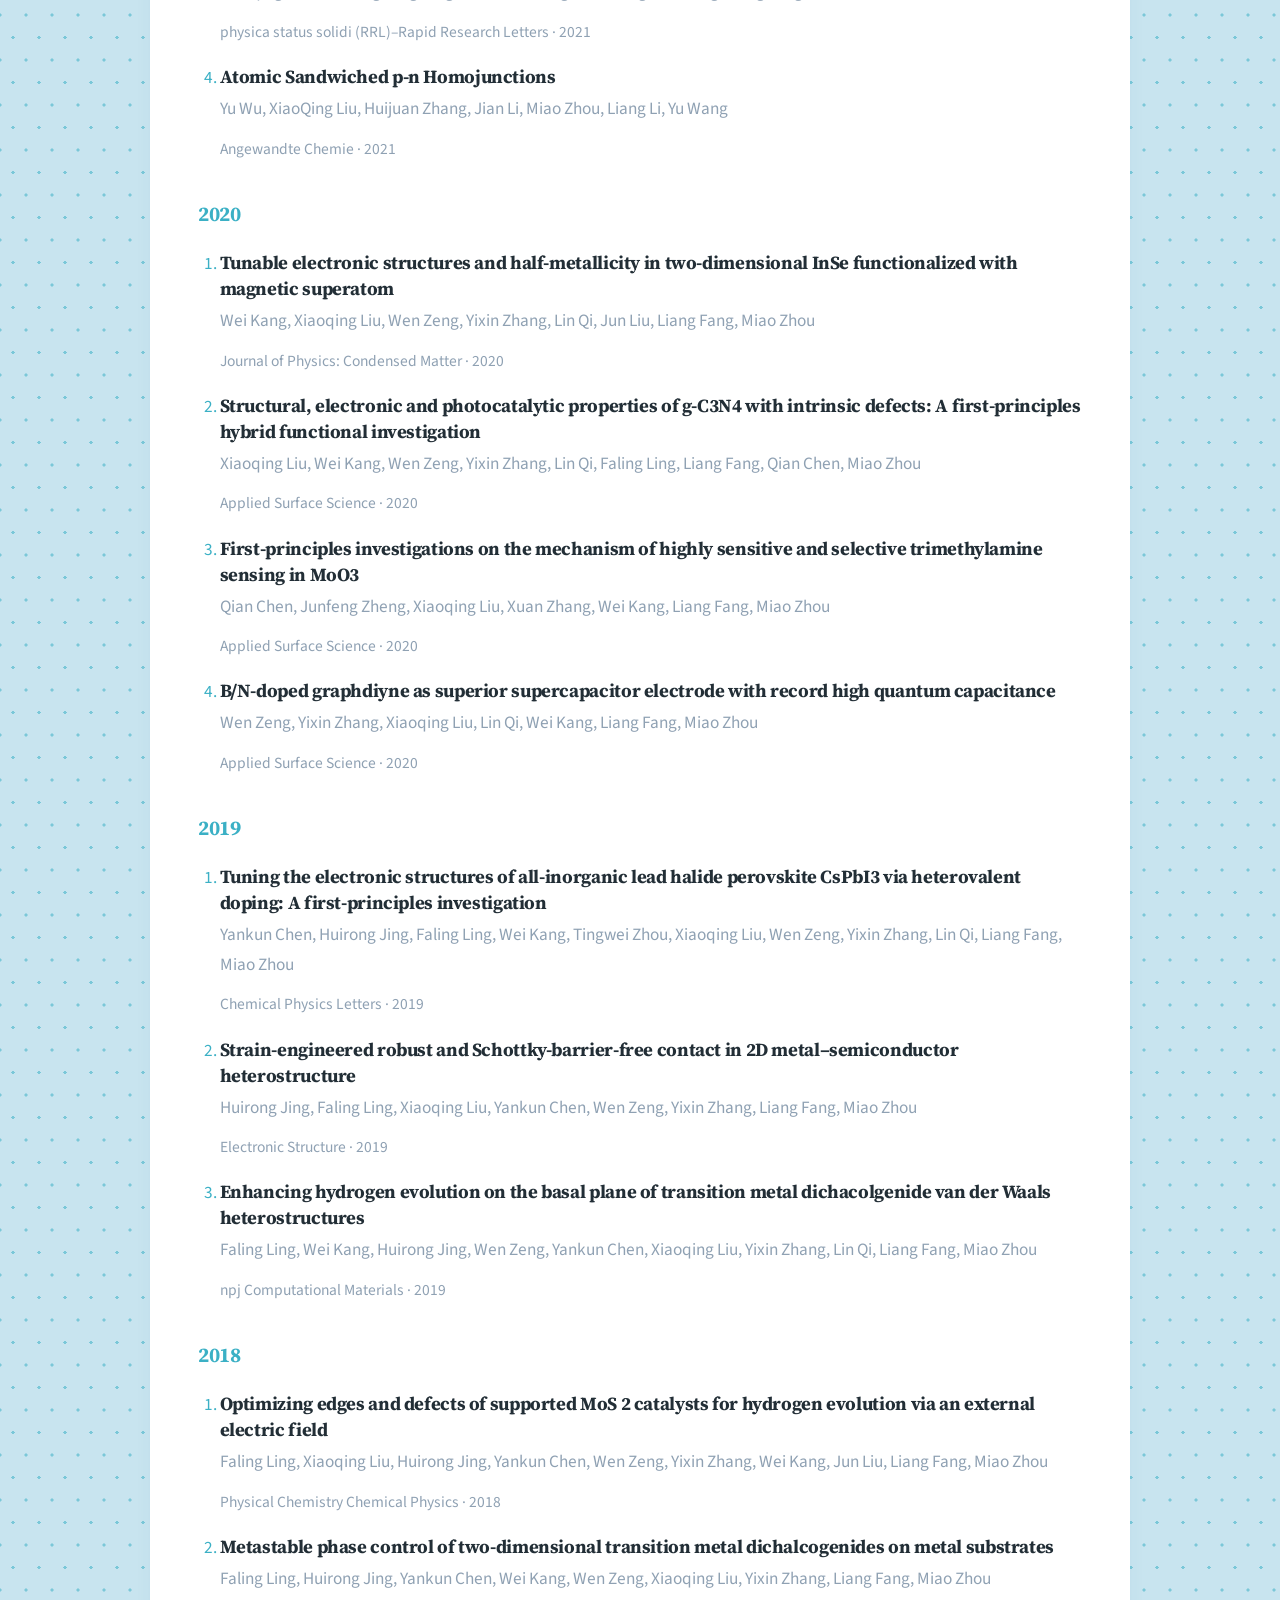
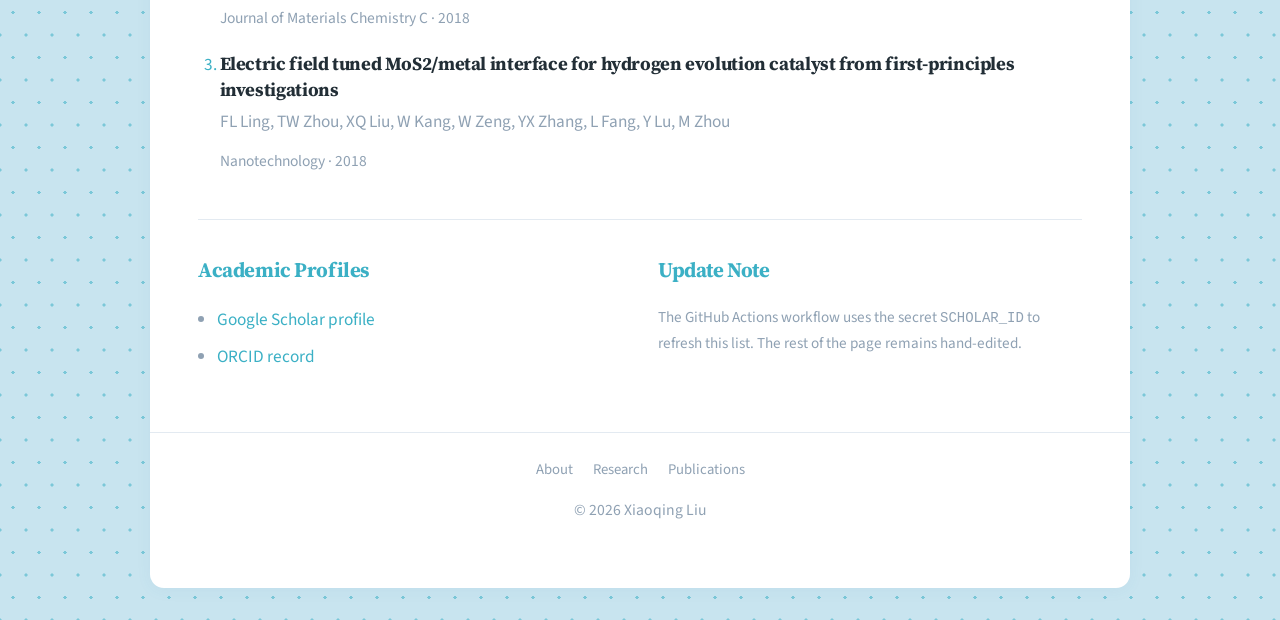
==== commit e867ac5b: "Improve SEO, accessibility, dark mode, and CI robustness - Add JSON-LD Person schema, canonical URLs" ====
--- a/publications.html
+++ b/publications.html
@@ -4,12 +4,17 @@
     <meta charset="UTF-8">
     <meta name="viewport" content="width=device-width, initial-scale=1.0">
     <meta name="description" content="Publications and academic profile of Xiaoqing Liu, synchronized from Google Scholar.">
+    <link rel="canonical" href="https://shiqiaol.github.io/publications.html">
     <link rel="icon" href="assets/favicon.svg" type="image/svg+xml">
     <meta property="og:type" content="website">
     <meta property="og:title" content="Publications | Xiaoqing Liu">
     <meta property="og:description" content="Publications and academic profile of Xiaoqing Liu, synchronized from Google Scholar.">
     <meta property="og:url" content="https://shiqiaol.github.io/publications.html">
     <meta property="og:image" content="https://shiqiaol.github.io/assets/xiaoqing-liu-portrait.jpg">
+    <meta name="twitter:card" content="summary_large_image">
+    <meta name="twitter:title" content="Publications | Xiaoqing Liu">
+    <meta name="twitter:description" content="Publications and academic profile of Xiaoqing Liu, synchronized from Google Scholar.">
+    <meta name="twitter:image" content="https://shiqiaol.github.io/assets/xiaoqing-liu-portrait.jpg">
     <title>Publications | Xiaoqing Liu</title>
     <link rel="preconnect" href="https://fonts.googleapis.com">
     <link rel="preconnect" href="https://fonts.gstatic.com" crossorigin>
--- a/style.css
+++ b/style.css
@@ -7,10 +7,42 @@
     --line: #e3eaf1;
     --accent: #3bb0c5;
     --accent-soft: #e6f7fa;
+    --accent-strong: #2a8fa3;
+    --body-bg: #c8e4ef;
+    --dot-color: rgba(59,176,197,0.55);
+    --panel-gradient-top: #f8fcff;
+    --panel-gradient-bottom: #eef6fb;
+    --button-text: #ffffff;
+    --shadow: 0 2px 16px 0 rgba(60,140,180,0.06);
+    --shadow-soft: 0 1px 6px 0 rgba(60,140,180,0.08);
+    --shadow-hover: 0 2px 12px 0 rgba(60,140,180,0.13);
+    --shadow-strong: 0 18px 34px rgba(34,46,54,0.12);
     --max-width: 980px;
     --radius: 14px;
-    --shadow: 0 2px 16px 0 rgba(60,140,180,0.06);
     --pad-x: clamp(24px, 4vw, 48px);
+}
+
+@media (prefers-color-scheme: dark) {
+    :root {
+        --bg: #12181c;
+        --paper: #1a2229;
+        --paper-soft: #1f2830;
+        --text: #e4ecf2;
+        --muted: #93a3b3;
+        --line: #2a3640;
+        --accent: #5cc5d8;
+        --accent-soft: #1f3a42;
+        --accent-strong: #48aec0;
+        --body-bg: #0d1418;
+        --dot-color: rgba(92,197,216,0.16);
+        --panel-gradient-top: #1f2830;
+        --panel-gradient-bottom: #1a2229;
+        --button-text: #0d1418;
+        --shadow: 0 2px 16px 0 rgba(0,0,0,0.3);
+        --shadow-soft: 0 1px 6px 0 rgba(0,0,0,0.35);
+        --shadow-hover: 0 2px 12px 0 rgba(0,0,0,0.45);
+        --shadow-strong: 0 18px 34px rgba(0,0,0,0.5);
+    }
 }
 
 * {
@@ -23,16 +55,26 @@
 
 body {
     margin: 0;
-    background-color: #c8e4ef;
+    background-color: var(--body-bg);
     background-image:
-        radial-gradient(circle, rgba(59,176,197,0.55) 1.8px, transparent 1.8px),
-        radial-gradient(circle, rgba(59,176,197,0.55) 1.8px, transparent 1.8px);
+        radial-gradient(circle, var(--dot-color) 1.8px, transparent 1.8px),
+        radial-gradient(circle, var(--dot-color) 1.8px, transparent 1.8px);
     background-size: 26px 45px;
     background-position: 0 0, 13px 22.5px;
     color: var(--text);
     font-family: "Source Sans 3", "Segoe UI", sans-serif;
     line-height: 1.7;
     font-size: 1.08rem;
+}
+
+a:focus-visible,
+.button-link:focus-visible,
+.site-title:focus-visible,
+.site-nav a:focus-visible,
+.footer-nav a:focus-visible {
+    outline: 2px solid var(--accent);
+    outline-offset: 3px;
+    border-radius: 6px;
 }
 
 a {
@@ -136,7 +178,7 @@
 
 .page-intro h1 {
     font-size: clamp(2.1rem, 4vw, 3.1rem);
-    line-height: 1.12;
+    line-height: 1.18;
     margin-bottom: 10px;
 }
 
@@ -166,6 +208,7 @@
 .lead {
     margin: 0 0 10px;
     font-size: 1.18rem;
+    max-width: 68ch;
 }
 
 .page-intro p,
@@ -201,7 +244,7 @@
 .portrait-panel {
     padding: 18px;
     border: 1px solid var(--line);
-    background: linear-gradient(180deg, #f8fcff 0%, #eef6fb 100%);
+    background: linear-gradient(180deg, var(--panel-gradient-top) 0%, var(--panel-gradient-bottom) 100%);
     border-radius: calc(var(--radius) + 6px);
     box-shadow: var(--shadow);
 }
@@ -218,8 +261,8 @@
     margin: 0;
     aspect-ratio: 4 / 5;
     border-radius: 24px;
-    background: #ffffff;
-    box-shadow: 0 18px 34px rgba(34, 46, 54, 0.12);
+    background: var(--paper);
+    box-shadow: var(--shadow-strong);
     overflow: hidden;
 }
 
@@ -311,18 +354,18 @@
     padding: 7px 18px;
     border: none;
     background: var(--accent);
-    color: #fff;
+    color: var(--button-text);
     font-size: 1rem;
     border-radius: 8px;
     font-weight: 600;
-    box-shadow: 0 1px 6px 0 rgba(60,140,180,0.08);
+    box-shadow: var(--shadow-soft);
     transition: background 0.18s, box-shadow 0.18s;
 }
 
 .button-link:hover {
-    background: #2a8fa3;
+    background: var(--accent-strong);
     text-decoration: none;
-    box-shadow: 0 2px 12px 0 rgba(60,140,180,0.13);
+    box-shadow: var(--shadow-hover);
 }
 
 .content-section {
